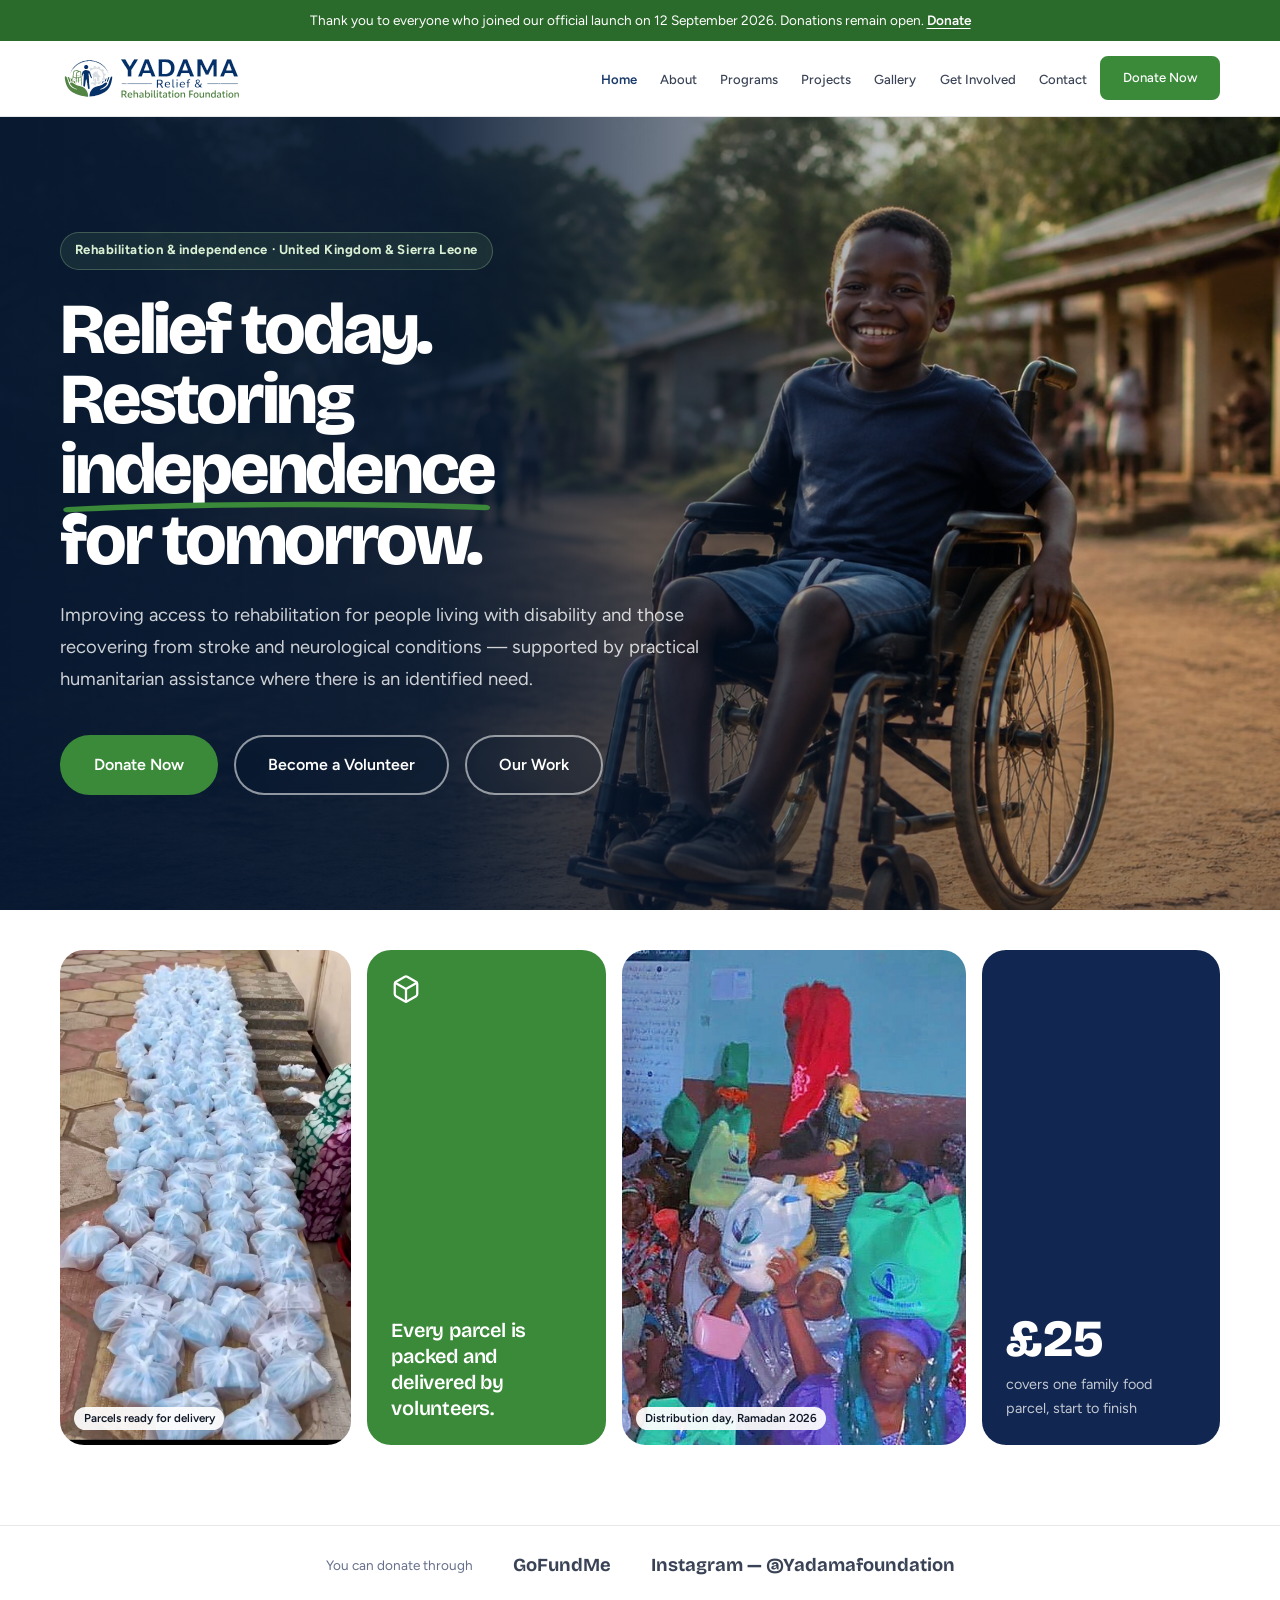
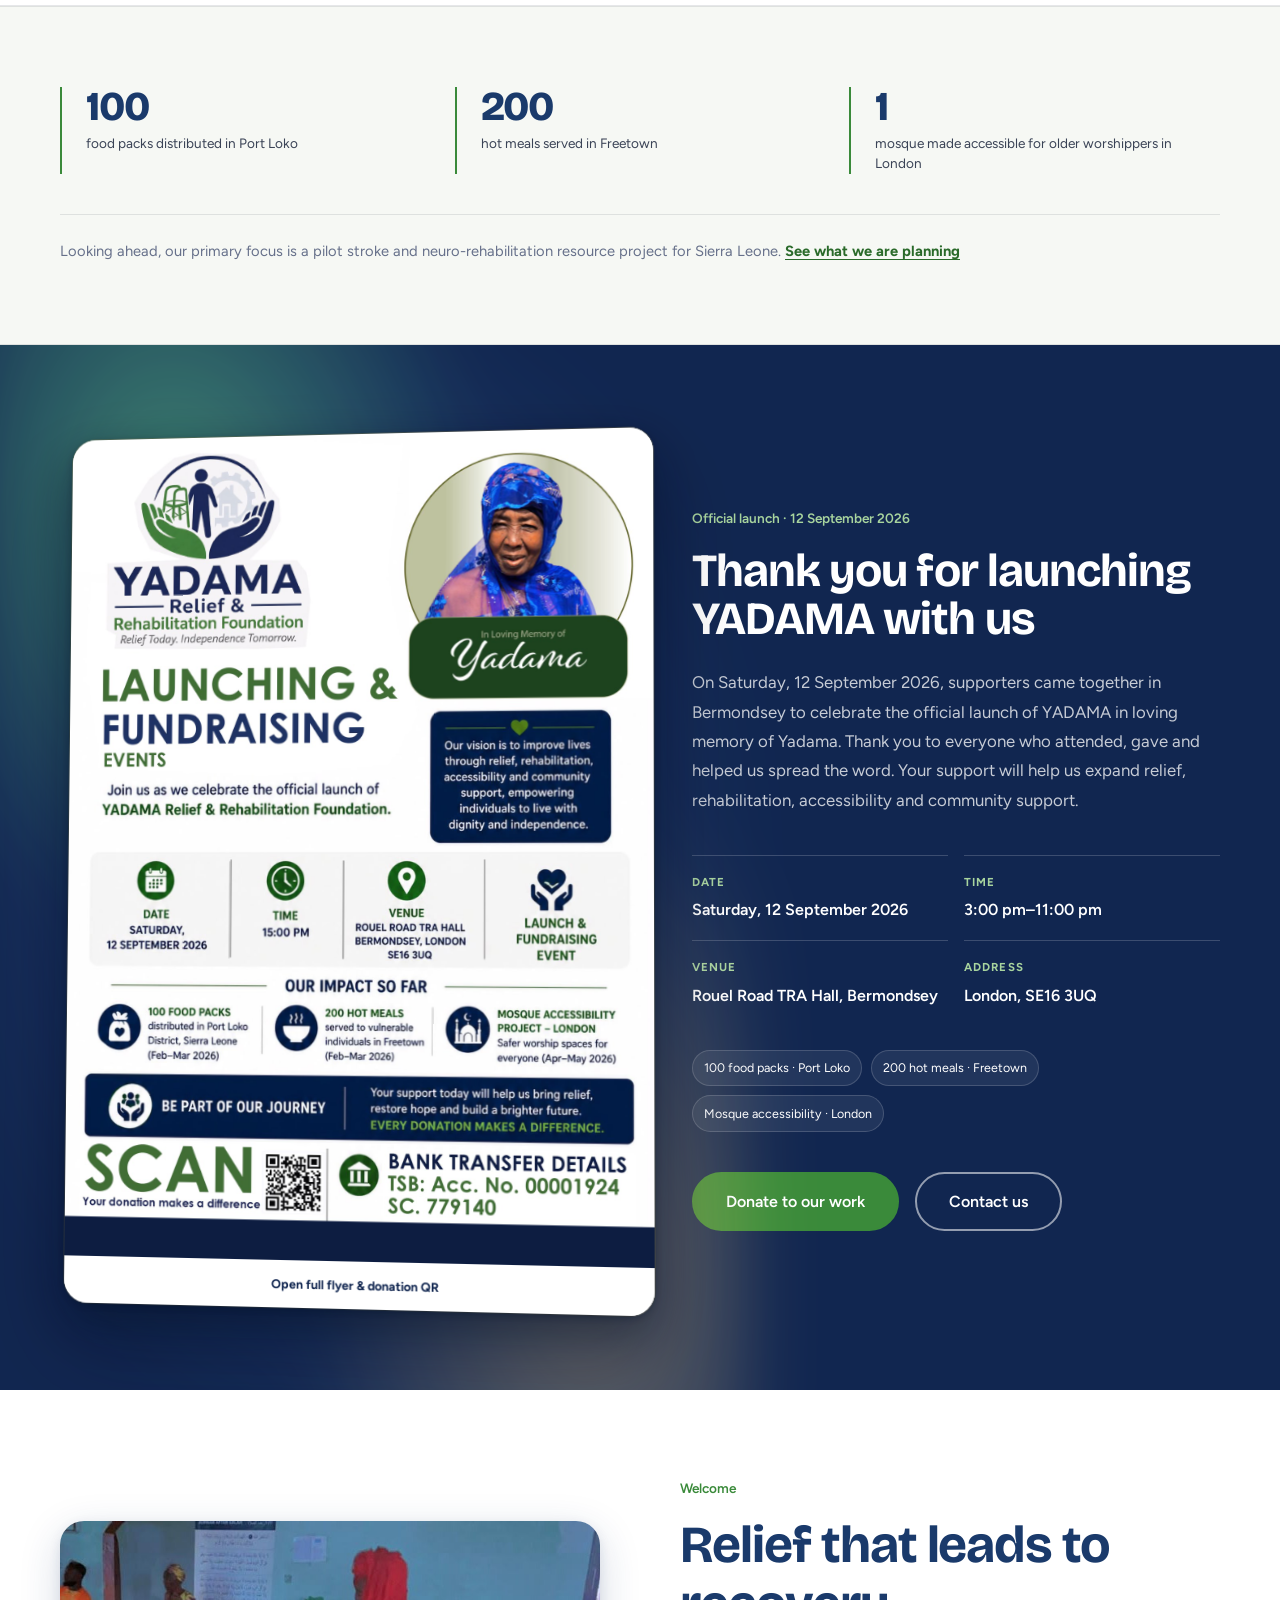
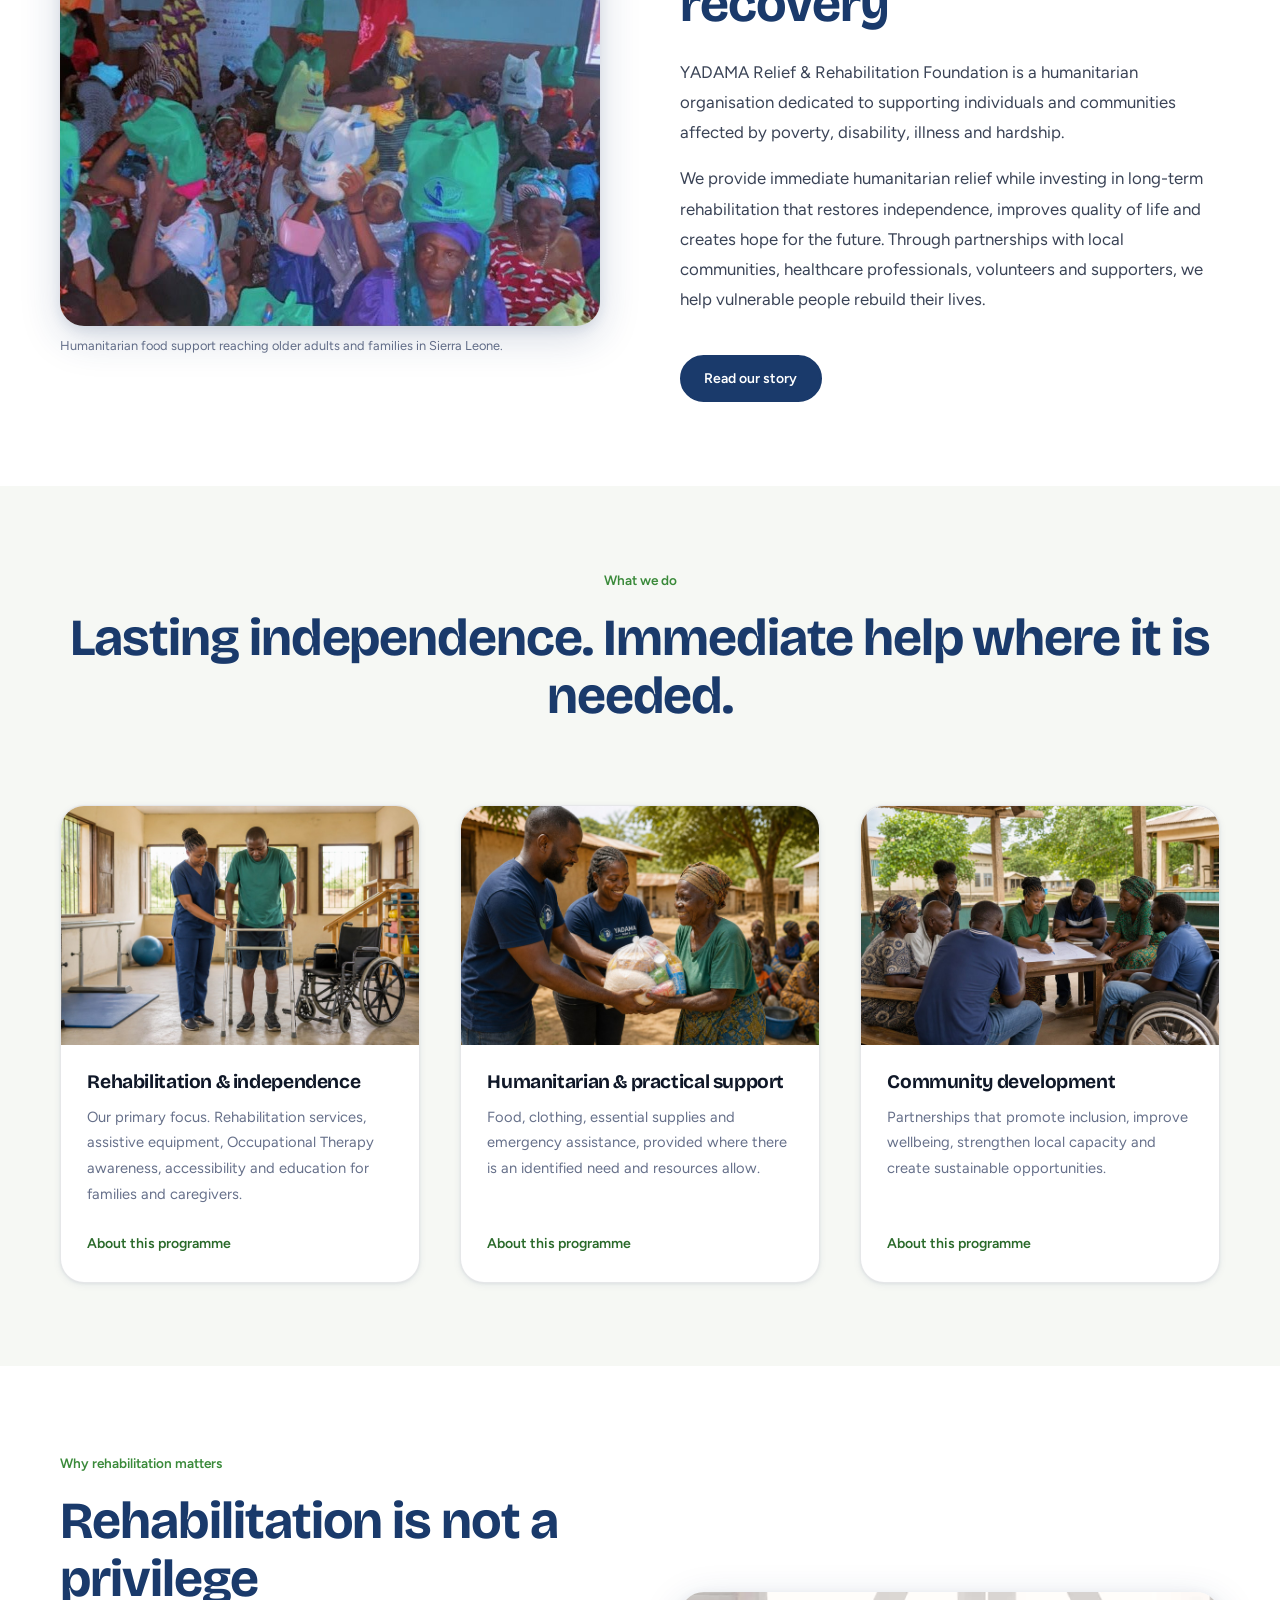
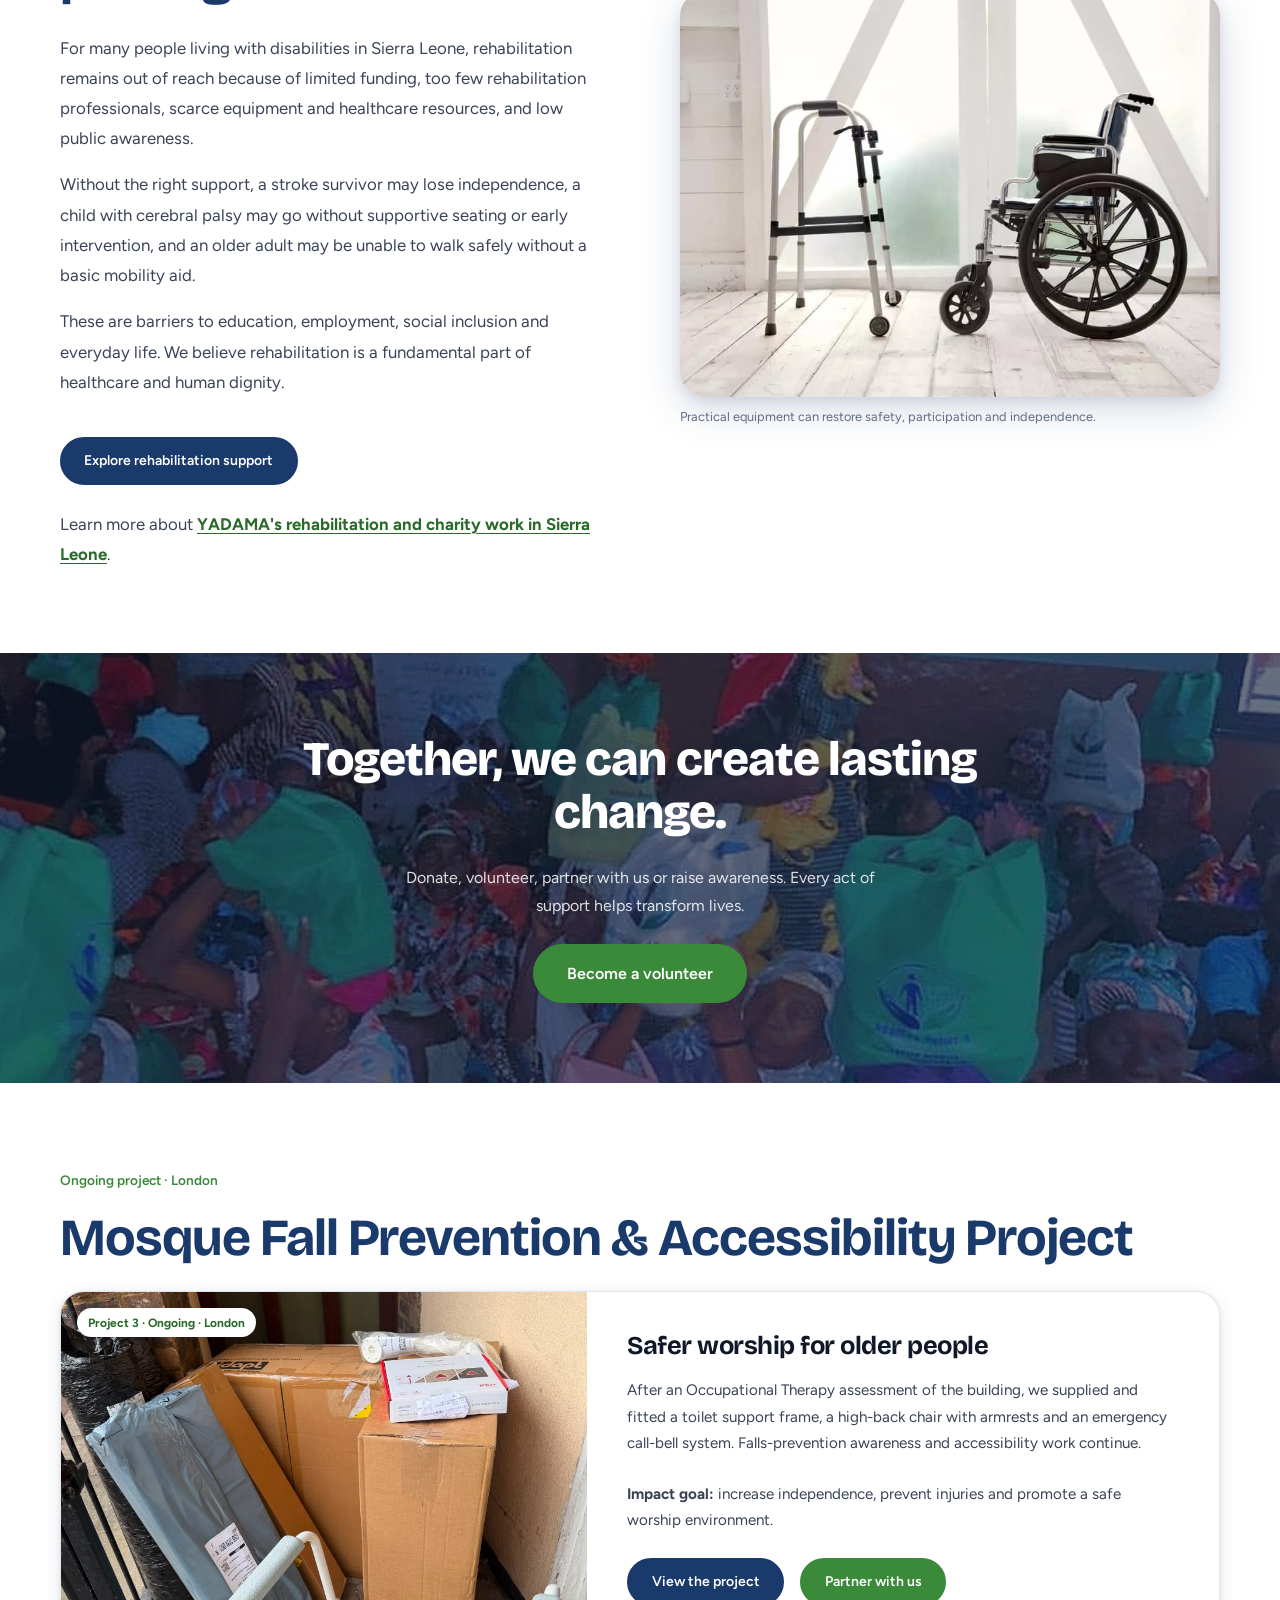
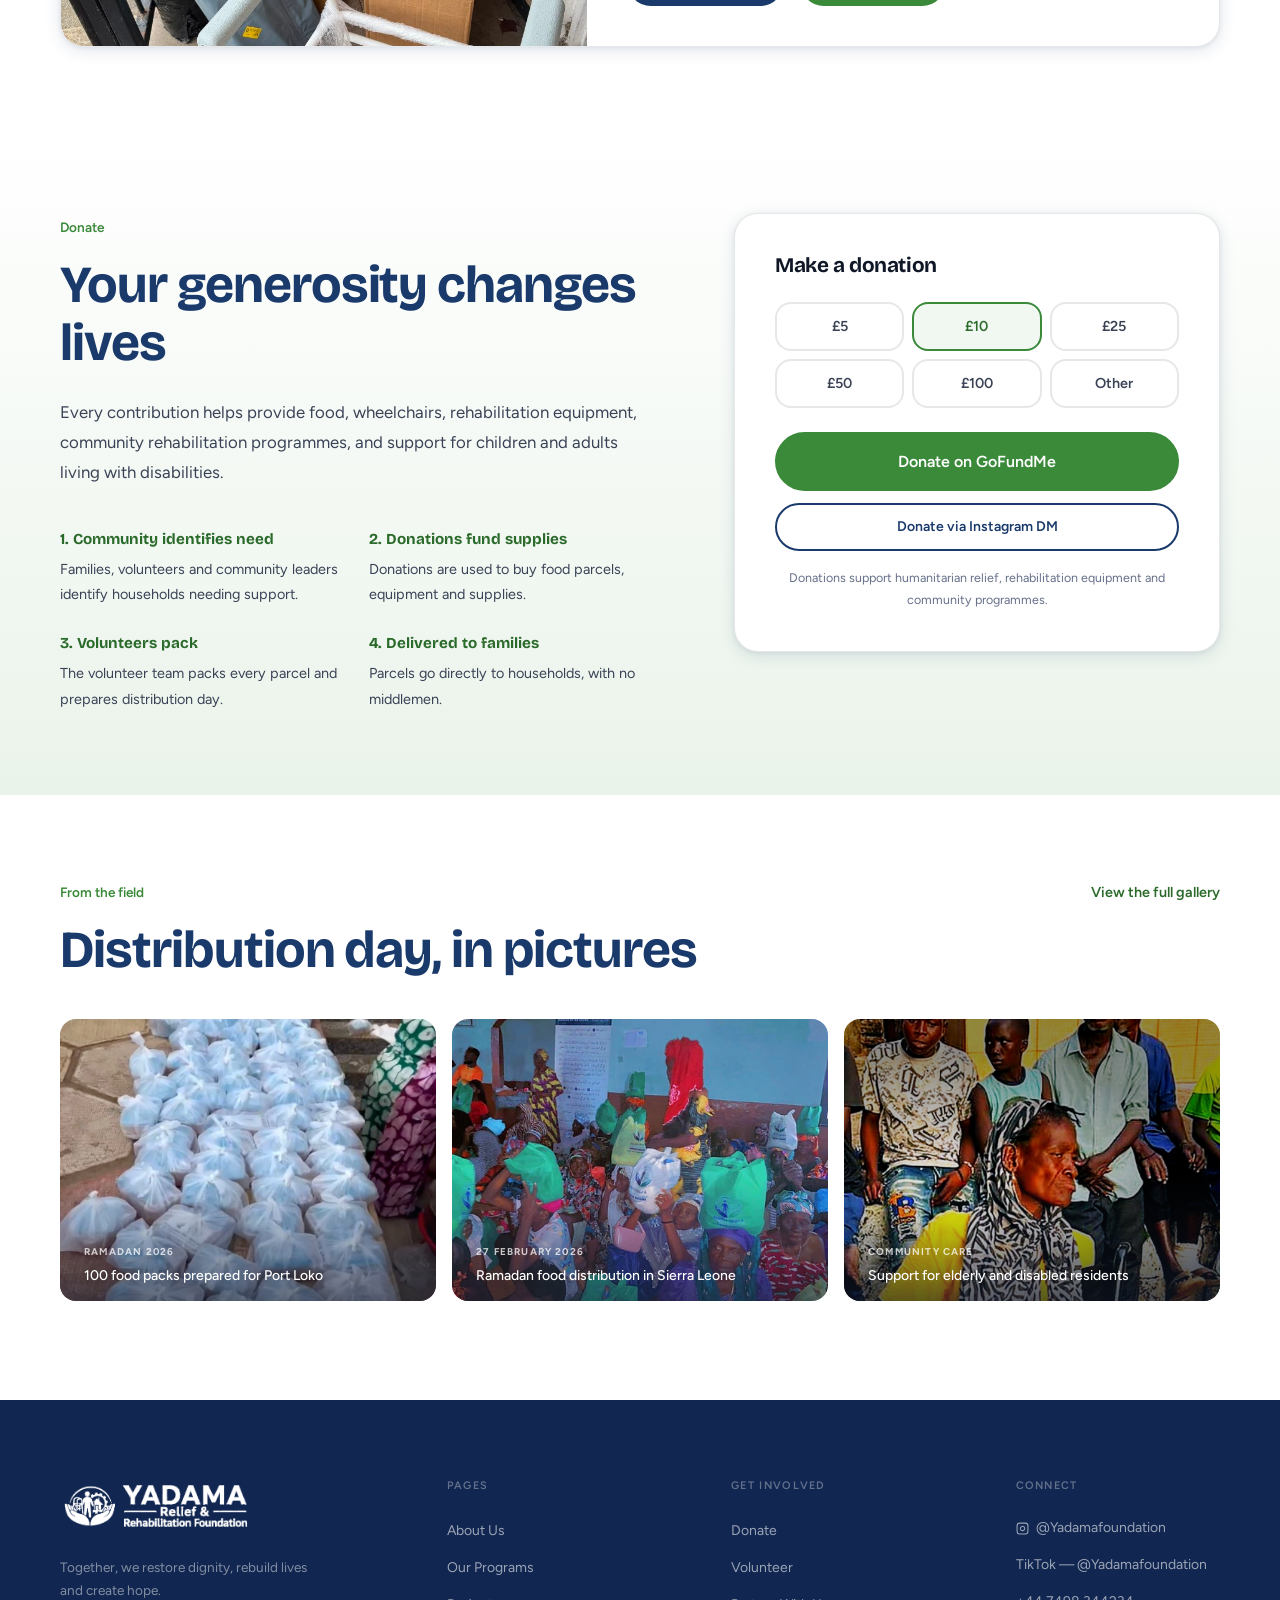
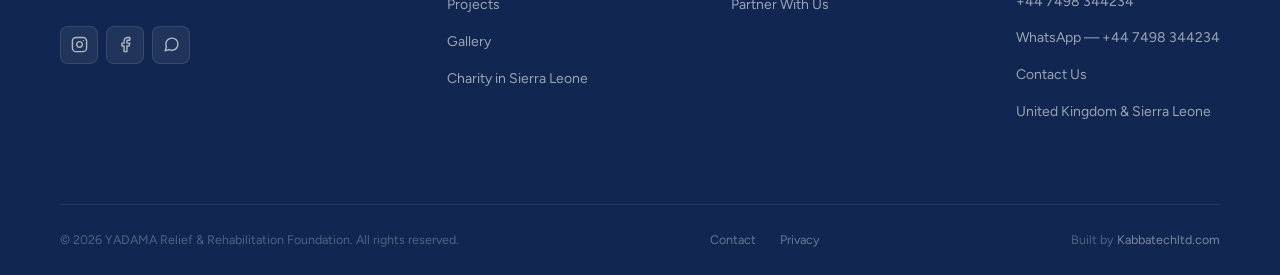
==== index.html @ 27d2e3f3 "Mark the official launch as held and thank supporters The 12 September 2026 launch has passed, so th" ====
﻿<!DOCTYPE html>
<html lang="en">
<head>
  <meta charset="UTF-8" />
  <meta name="viewport" content="width=1200" />
  <title>YADAMA Foundation | Rehabilitation Charity in Sierra Leone</title>
  <meta name="description" content="YADAMA Relief &amp; Rehabilitation Foundation improves access to rehabilitation and independence for people living with disability and those recovering from stroke, supported by practical humanitarian assistance in the UK and Sierra Leone." />
  <meta name="robots" content="index, follow, max-image-preview:large" />
  <link rel="canonical" href="https://www.yadamafoundation.org/" />
  <meta property="og:type" content="website" />
  <meta property="og:title" content="YADAMA Relief &amp; Rehabilitation Foundation" />
  <meta property="og:description" content="Rehabilitation and independence for people living with disability and those recovering from stroke, supported by practical humanitarian assistance in the UK and Sierra Leone." />
  <meta property="og:url" content="https://www.yadamafoundation.org/" />
  <meta property="og:site_name" content="YADAMA Relief &amp; Rehabilitation Foundation" />
  <meta property="og:image" content="https://www.yadamafoundation.org/images/yadama-hero-wheelchair-v2.jpg" />
  <meta property="og:image:alt" content="YADAMA supporting rehabilitation and independence" />
  <meta name="twitter:card" content="summary_large_image" />
  <meta name="twitter:title" content="YADAMA Relief &amp; Rehabilitation Foundation" />
  <meta name="twitter:description" content="Improving access to rehabilitation, independence and practical humanitarian support in the UK and Sierra Leone." />
  <meta name="twitter:image" content="https://www.yadamafoundation.org/images/yadama-hero-wheelchair-v2.jpg" />
  <script type="application/ld+json">
  {
    "@context": "https://schema.org",
    "@type": "NGO",
    "@id": "https://www.yadamafoundation.org/#organization",
    "name": "YADAMA Relief & Rehabilitation Foundation",
    "alternateName": "YADAMA Foundation",
    "url": "https://www.yadamafoundation.org/",
    "logo": "https://www.yadamafoundation.org/Brand_assets/yadama/footer-logo.png",
    "image": "https://www.yadamafoundation.org/images/yadama-hero-wheelchair-v2.jpg",
    "description": "A relief and rehabilitation foundation improving access to rehabilitation, independence and practical humanitarian support in the United Kingdom and Sierra Leone.",
    "founder": {
      "@type": "Person",
      "name": "Adama Mansary",
      "jobTitle": "Founder and Occupational Therapist"
    },
    "areaServed": [
      { "@type": "Country", "name": "United Kingdom" },
      { "@type": "Country", "name": "Sierra Leone" }
    ],
    "sameAs": [
      "https://www.instagram.com/Yadamafoundation",
      "https://www.tiktok.com/@Yadamafoundation"
    ],
    "contactPoint": {
      "@type": "ContactPoint",
      "telephone": "+44-7498-344234",
      "contactType": "general enquiries",
      "availableLanguage": "English"
    }
  }
  </script>
  <script type="application/ld+json">
  {
    "@context": "https://schema.org",
    "@type": "WebSite",
    "@id": "https://www.yadamafoundation.org/#website",
    "url": "https://www.yadamafoundation.org/",
    "name": "YADAMA Relief & Rehabilitation Foundation",
    "alternateName": "YADAMA Foundation",
    "publisher": { "@id": "https://www.yadamafoundation.org/#organization" },
    "inLanguage": "en-GB"
  }
  </script>
  <script>document.documentElement.classList.add('js');</script>
  <link rel="preconnect" href="https://fonts.googleapis.com" />
  <link rel="preconnect" href="https://fonts.gstatic.com" crossorigin />
  <link href="https://fonts.googleapis.com/css2?family=Bricolage+Grotesque:wght@500;600;700;800&family=Figtree:wght@400;500;600;700&display=swap" rel="stylesheet" />
  <link rel="preload" as="image" href="images/yadama-hero-wheelchair-v2.jpg" fetchpriority="high" />
  <link rel="stylesheet" href="css/styles.css" />
  <style>
    /* HERO */
    .hero {
      min-height: clamp(38rem, 72vh, 46rem);
      padding-block: clamp(4.5rem, 9vw, 7.5rem);
      position: relative;
      isolation: isolate;
      overflow: hidden;
      background: var(--blue-dark);
      display: grid;
      align-items: center;
    }
    .hero::before {
      content: '';
      position: absolute; inset: 0; z-index: -2;
      background: url('images/yadama-hero-wheelchair-v2.jpg') 68% center/cover no-repeat;
      transform: scale(1.002);
    }
    .hero::after {
      content: '';
      position: absolute; inset: 0; z-index: -1;
      background:
        linear-gradient(90deg, rgba(5,23,48,0.97) 0%, rgba(5,23,48,0.90) 34%, rgba(5,23,48,0.50) 56%, rgba(5,23,48,0.08) 78%),
        linear-gradient(0deg, rgba(5,23,48,0.36) 0%, rgba(5,23,48,0) 45%);
    }
    .hero__text { max-width: 45rem; }
    .hero__pill {
      display: inline-block;
      background: rgba(122,188,112,0.12);
      border: 1px solid rgba(168,212,158,0.28);
      color: #d8efd3;
      font-size: 0.82rem; font-weight: 700;
      letter-spacing: 0.04em;
      padding: 0.5em 1.05em; border-radius: var(--radius-full);
      margin-bottom: var(--space-md);
    }
    .hero__headline {
      font-size: clamp(3rem, 5.6vw, 5.3rem);
      font-weight: 800;
      letter-spacing: -0.045em;
      line-height: 0.98;
      color: var(--white);
      margin-bottom: var(--space-md);
    }
    .hero__headline .u-mark { position: relative; display: inline-block; }
    .hero__headline .u-mark svg {
      position: absolute; left: 0; right: 0; bottom: -0.12em;
      width: 100%; height: 0.18em; display: block;
    }
    .hero__sub {
      font-size: clamp(1rem, 1.6vw, 1.15rem);
      color: rgba(255,255,255,0.80);
      max-width: 54ch;
      margin-bottom: var(--space-lg);
    }
    .hero__ctas { display: flex; gap: var(--space-sm); flex-wrap: wrap; }
    .hero .btn--ghost {
      color: var(--white);
      border-color: rgba(255,255,255,0.55);
      background: rgba(5,23,48,0.22);
      backdrop-filter: blur(6px);
    }
    .hero .btn--ghost:hover { background: var(--white); color: var(--blue-dark); border-color: var(--white); }
    @media (max-width: 820px) {
      .hero {
        min-height: 0;
        padding: 20rem 0 var(--space-xl);
        align-items: end;
      }
      .hero::before {
        bottom: auto;
        width: auto;
        height: 23rem;
        background-position: 69% center;
      }
      .hero::after {
        background: linear-gradient(180deg, rgba(5,23,48,0.04) 0%, rgba(5,23,48,0.06) 34%, var(--blue-dark) 86%, var(--blue-dark) 100%);
      }
      .hero__headline { font-size: clamp(2.55rem, 12vw, 3.45rem); }
      .hero__pill { font-size: 0.72rem; }
      .hero__ctas .btn { flex: 1 1 auto; }
    }

    /* COLLAGE STRIP */
    .collage { padding-block: var(--space-lg) var(--space-xl); background: var(--white); }
    .collage__grid {
      display: grid;
      grid-template-columns: 1.1fr 0.9fr 1.3fr 0.9fr;
      gap: var(--space-sm);
    }
    .collage__tile {
      border-radius: var(--radius-lg);
      overflow: hidden;
      min-height: 270px;
      position: relative;
    }
    .collage__tile img { width: 100%; height: 100%; object-fit: cover; }
    .collage__tile--msg {
      background: var(--green);
      color: var(--white);
      display: flex; flex-direction: column; justify-content: space-between;
      padding: var(--space-md);
    }
    .collage__tile--msg p {
      font-family: var(--font-display);
      font-size: 1.25rem; font-weight: 600; line-height: 1.3;
      letter-spacing: -0.01em;
    }
    .collage__tile--stat {
      background: var(--blue-dark);
      color: var(--white);
      display: flex; flex-direction: column; justify-content: flex-end;
      padding: var(--space-md);
    }
    .collage__stat-num {
      font-family: var(--font-display);
      font-size: 3.25rem; font-weight: 800; line-height: 1;
    }
    .collage__stat-label { font-size: 0.9rem; color: rgba(255,255,255,0.75); margin-top: 0.4rem; }
    /* Anchored on both sides so a long caption can never run flush into the
       tile edge — it wraps inside the pill and keeps an even inset all round. */
    .collage__caption {
      position: absolute; left: 0.9rem; right: 0.9rem; bottom: 0.9rem;
      width: fit-content; max-width: calc(100% - 1.8rem);
      background: rgba(255,255,255,0.92);
      color: var(--text);
      font-size: 0.72rem; font-weight: 600; line-height: 1.35;
      padding: 0.35em 0.8em; border-radius: var(--radius-md);
    }
    @media (max-width: 900px) {
      .collage__grid { grid-template-columns: 1fr 1fr; }
    }
    @media (max-width: 520px) {
      .collage__grid { grid-template-columns: 1fr; }
      .collage__tile { min-height: 220px; }
    }
    /* Phones render the 1200px canvas with text scaled up 175%, which leaves
       the message tile too narrow for its longest word — "volunteers." was
       breaking mid-word. Give the two text tiles more of the row and trim the
       type just enough that every word fits. Desktop is untouched. */
    @media (hover: none) and (pointer: coarse) {
      .collage__grid { grid-template-columns: 0.92fr 1.32fr 1.11fr 0.85fr; }
      .collage__tile--msg p { font-size: 1rem; hyphens: none; }
      .collage__stat-num { font-size: 2.9rem; }
      .collage__stat-label { font-size: 0.82rem; }
      /* Tighter insets and padding buy back width, so a two-line caption
         still clears the tile edge on the scaled-down canvas. */
      .collage__caption {
        left: 0.55rem; right: 0.55rem; bottom: 0.55rem;
        max-width: calc(100% - 1.1rem);
        font-size: 0.62rem; padding: 0.3em 0.6em;
      }
    }

    /* DONATE CHANNELS STRIP */
    .channels {
      border-top: 1px solid var(--border);
      border-bottom: 1px solid var(--border);
      padding-block: var(--space-md);
      background: var(--white);
    }
    .channels__inner {
      display: flex; align-items: center; justify-content: center;
      gap: var(--space-lg); flex-wrap: wrap;
    }
    .channels__label { font-size: 0.85rem; color: var(--muted); }
    .channels__item {
      font-family: var(--font-display);
      font-size: 1.15rem; font-weight: 700; color: var(--text-mid);
      transition: color 0.2s;
    }
    .channels__item:hover { color: var(--green-dark); }

    /* IMPACT NUMBERS — cream, so it separates the white collage above
       from the navy launch block below instead of merging into it */
    .impact { background: var(--cream); padding-block: var(--space-xl); border-block: 1px solid var(--border); }
    /* Three delivered facts. Anything not yet delivered belongs below the
       row, not inside it — the section heading reads "delivered so far". */
    .impact__grid { display: grid; grid-template-columns: repeat(3, 1fr); gap: var(--space-md); }
    .impact__next {
      margin-top: var(--space-lg); padding-top: var(--space-md);
      border-top: 1px solid var(--border);
      font-size: 0.92rem; color: var(--muted); line-height: 1.7;
    }
    .impact__next a { color: var(--green-dark); font-weight: 700; text-decoration: underline; text-underline-offset: 3px; }
    .impact__next a:hover { color: var(--blue); }
    .impact__item { border-left: 2px solid var(--green); padding-left: var(--space-md); }
    .impact__num {
      font-family: var(--font-display);
      font-size: clamp(1.9rem, 3.2vw, 2.75rem);
      font-weight: 800; line-height: 1; letter-spacing: -0.03em;
      color: var(--blue);
    }
    .impact__label { color: var(--text-mid); font-size: 0.85rem; line-height: 1.45; margin-top: 0.4rem; }
    @media (max-width: 820px) { .impact__grid { grid-template-columns: 1fr 1fr; gap: var(--space-lg) var(--space-md); } }
    @media (max-width: 420px) { .impact__grid { grid-template-columns: 1fr; } }

    /* OFFICIAL LAUNCH */
    .launch-event { background:var(--blue-dark);color:var(--white);overflow:hidden; }
    .launch-event__inner { display:grid;grid-template-columns:1.12fr 1fr;gap:var(--space-lg);align-items:center; }

    /* Flyer showpiece — glow stage + tilted card + sheen */
    .launch-event__art { position:relative; }
    .launch-event__art::before {
      content:''; position:absolute; inset:-20% -16%; z-index:0; pointer-events:none;
      mix-blend-mode:screen;
      background:
        radial-gradient(ellipse 58% 52% at 26% 20%, rgba(74,170,74,0.75) 0%, transparent 68%),
        radial-gradient(ellipse 54% 58% at 80% 84%, rgba(201,168,76,0.55) 0%, transparent 68%),
        radial-gradient(ellipse 70% 65% at 50% 50%, rgba(42,82,149,0.55) 0%, transparent 72%);
      filter:blur(34px); opacity:0.85;
      transition:opacity 0.5s ease, transform 0.7s cubic-bezier(0.4,0,0.2,1);
    }
    .launch-event__art:hover::before,
    .launch-event__art:focus-within::before { opacity:1;transform:scale(1.06); }
    .launch-event__flyer {
      position:relative; z-index:1;
      border-radius:var(--radius-lg); overflow:hidden; background:var(--white);
      transform:perspective(1600px) rotateY(-5deg) rotateX(2deg);
      transform-origin:62% 50%;
      box-shadow:
        0 2px 6px rgba(4,16,40,0.35),
        0 18px 45px rgba(4,16,40,0.45),
        0 42px 90px rgba(4,16,40,0.32),
        0 0 0 1px rgba(201,168,76,0.28);
      transition:transform 0.6s cubic-bezier(0.34,1.28,0.64,1), box-shadow 0.45s ease;
    }
    .launch-event__art:hover .launch-event__flyer,
    .launch-event__art:focus-within .launch-event__flyer {
      transform:perspective(1600px) rotateY(0deg) rotateX(0deg) translateY(-10px) scale(1.02);
      box-shadow:
        0 4px 10px rgba(4,16,40,0.4),
        0 28px 70px rgba(4,16,40,0.5),
        0 62px 120px rgba(4,16,40,0.38),
        0 0 0 1px rgba(201,168,76,0.5);
    }
    .launch-event__flyer::after {
      content:''; position:absolute; inset:0; z-index:2; pointer-events:none;
      background:linear-gradient(105deg, transparent 38%, rgba(255,255,255,0.5) 50%, transparent 62%);
      transform:translateX(-115%); opacity:0;
      transition:transform 0.9s cubic-bezier(0.4,0,0.2,1), opacity 0.3s ease;
    }
    .launch-event__art:hover .launch-event__flyer::after { transform:translateX(115%);opacity:1; }
    .launch-event__flyer > a:first-child { display:block;overflow:hidden; }
    .launch-event__flyer img { width:100%;height:auto;transition:transform 0.6s cubic-bezier(0.4,0,0.2,1); }
    .launch-event__art:hover img { transform:scale(1.03); }
    .launch-event__flyer-link { position:relative;z-index:3;display:block;padding:0.8rem 1rem;color:var(--blue-dark);font-size:0.78rem;font-weight:700;text-align:center;background:var(--white); }
    .launch-event__flyer-link:hover { color:var(--green-dark); }
    .launch-event .section-label { color:#a8d49e; }
    .launch-event__title { color:var(--white);font-size:clamp(2rem,3.6vw,3.2rem);line-height:1.06;margin-bottom:var(--space-md); }
    .launch-event__intro { color:rgba(255,255,255,0.76);font-size:1.05rem;max-width:54ch;margin-bottom:var(--space-lg); }
    .launch-event__details { display:grid;grid-template-columns:repeat(2,1fr);gap:var(--space-sm);margin-bottom:var(--space-lg); }
    .launch-detail { border-top:1px solid rgba(255,255,255,0.18);padding-top:var(--space-sm); }
    .launch-detail__label { color:#a8d49e;font-size:0.72rem;font-weight:700;text-transform:uppercase;letter-spacing:0.1em; }
    .launch-detail__value { color:var(--white);font-weight:600;margin-top:0.25rem; }
    .launch-impact { display:flex;flex-wrap:wrap;gap:0.55rem;margin-top:var(--space-md); }
    .launch-impact span { border:1px solid rgba(255,255,255,0.16);background:rgba(255,255,255,0.07);border-radius:var(--radius-full);padding:0.55em 0.9em;font-size:0.78rem; }
    @media (max-width:860px) {
      .launch-event__inner { grid-template-columns:1fr;gap:var(--space-xl); }
      .launch-event__art { max-width:520px;margin-inline:auto; }
      .launch-event__flyer { transform:none; }
      .launch-event__art:hover .launch-event__flyer,
      .launch-event__art:focus-within .launch-event__flyer { transform:translateY(-6px); }
      .launch-event__art::before { inset:-7% -5%;filter:blur(30px); }
    }
    @media (max-width:520px) { .launch-event__details { grid-template-columns:1fr; } }
    @media (prefers-reduced-motion: reduce) {
      .launch-event__flyer { transform:none; }
      .launch-event__art:hover .launch-event__flyer,
      .launch-event__art:focus-within .launch-event__flyer { transform:none; }
      .launch-event__flyer::after { display:none; }
    }

    /* MISSION */
    .mission { background: var(--white); }
    .mission__inner {
      display: grid; grid-template-columns: 1fr 1fr;
      gap: var(--space-xl); align-items: center;
    }
    .mission__img { aspect-ratio: 4/3; }
    .mission__img img { object-position: center; }
    @media (max-width: 820px) {
      .mission__inner { grid-template-columns: 1fr; }
      .mission__img { aspect-ratio: 16/9; }
    }
    @media (max-device-width: 600px), (hover: none) and (pointer: coarse) {
      .mission__inner {
        grid-template-columns: 1fr;
        gap: 0;
      }
      .mission__inner > figure { display: none; }
      .mission__inner > div { width: 100%; }
      .mission .section-body { max-width: none; }
    }

    /* PILLARS */
    .pillars { background: var(--cream); }
    .pillars__grid {
      display: grid; grid-template-columns: repeat(3, 1fr);
      gap: var(--space-lg); margin-top: var(--space-xl);
    }
    @media (max-width: 768px) { .pillars__grid { grid-template-columns: 1fr; } }
    .pillar {
      min-width: 0;
      overflow: hidden;
      display: flex;
      flex-direction: column;
      text-align: left;
      background: var(--white);
      border: 1px solid var(--border);
      border-radius: var(--radius-lg);
      box-shadow: var(--shadow-sm);
      transition: transform 180ms ease, box-shadow 180ms ease;
    }
    .pillar:hover { transform: translateY(-4px); box-shadow: var(--shadow-md); }
    .pillar__media {
      position: relative;
      overflow: hidden;
      aspect-ratio: 3 / 2;
      margin: 0;
      background: var(--blue-dark);
    }
    .pillar__media img {
      width: 100%;
      height: 100%;
      display: block;
      object-fit: cover;
      transition: transform 500ms ease;
    }
    .pillar:hover .pillar__media img { transform: scale(1.025); }
    .pillar__body {
      display: flex;
      flex: 1;
      flex-direction: column;
      padding: clamp(1.25rem, 2.4vw, 1.65rem);
    }
    .pillar h3 { font-size: 1.2rem; color: var(--text); margin-bottom: var(--space-xs); }
    .pillar p { font-size: 0.92rem; color: var(--muted); max-width: 38ch; }
    .pillar a {
      align-self: flex-start; display: inline-block; margin-top: auto; padding-top: var(--space-md);
      font-size: 0.88rem; font-weight: 600; color: var(--green-dark);
    }
    .pillar a:hover { text-decoration: underline; text-underline-offset: 3px; }
    @media (prefers-reduced-motion: reduce) {
      .pillar, .pillar__media img { transition: none; }
      .pillar:hover, .pillar:hover .pillar__media img { transform: none; }
    }

    /* PHOTO BAND */
    .band {
      position: relative;
      min-height: 420px;
      display: grid; place-items: center;
      text-align: center;
      overflow: hidden;
    }
    .band__img {
      position: absolute; inset: 0;
    }
    .band__img img { width: 100%; height: 100%; object-fit: cover; object-position: center 55%; }
    .band__img::after {
      content: ''; position: absolute; inset: 0;
      background: rgba(13, 27, 51, 0.62);
    }
    .band__content { position: relative; z-index: 1; padding: var(--space-xl) var(--space-md); }
    .band__title {
      color: var(--white);
      font-size: clamp(1.9rem, 4.5vw, 3rem);
      font-weight: 800; letter-spacing: -0.02em;
      max-width: 22ch; margin-inline: auto;
      margin-bottom: var(--space-md);
    }
    .band__sub { color: rgba(255,255,255,0.85); max-width: 48ch; margin: 0 auto var(--space-md); }

    /* CAMPAIGN CARD */
    .campaign { background: var(--white); }
    .campaign-card-home {
      display: grid; grid-template-columns: 1fr 1.2fr;
      background: var(--white);
      border: 1px solid var(--border);
      border-radius: var(--radius-lg);
      overflow: hidden;
      box-shadow: var(--shadow-md);
    }
    @media (max-width: 820px) { .campaign-card-home { grid-template-columns: 1fr; } }
    .campaign-card-home__img { position: relative; min-height: 300px; }
    /* 35% favours the upper frame, keeping the assistance-alarm box and the
       support frame in shot rather than cropping down to packaging */
    .campaign-card-home__img img { position: absolute; inset: 0; width: 100%; height: 100%; object-fit: cover; object-position: center 35%; }
    .campaign-card-home__visual {
      position: relative; min-height: 300px;
      display: grid; place-items: center;
      color: var(--white);
      background:
        radial-gradient(circle at 25% 20%, rgba(255,255,255,0.16), transparent 34%),
        linear-gradient(145deg, var(--blue) 0%, var(--blue-dark) 100%);
    }
    .campaign-card-home__visual svg { width: min(48%, 180px); height: auto; opacity: 0.92; }
    .campaign-card-home__chip {
      position: absolute; top: var(--space-sm); left: var(--space-sm);
      background: var(--white); color: var(--green-dark);
      font-size: 0.75rem; font-weight: 700;
      padding: 0.35em 0.9em; border-radius: var(--radius-full);
      box-shadow: var(--shadow-sm);
    }
    .campaign-card-home__body { padding: var(--space-lg); }
    .campaign-card-home__title { font-size: 1.6rem; color: var(--text); margin-bottom: var(--space-sm); }
    .campaign-card-home__desc { font-size: 0.95rem; color: var(--text-mid); margin-bottom: var(--space-md); }
    .campaign-card-home__ctas { display: flex; gap: var(--space-sm); flex-wrap: wrap; margin-top: var(--space-md); }

    /* DONATE WIDGET BAND */
    .donate-band { background: linear-gradient(180deg, #ffffff 0%, #eaf3ea 100%); }
    .donate-band__inner {
      display: grid; grid-template-columns: 1.1fr 0.9fr;
      gap: var(--space-xl); align-items: start;
    }
    @media (max-width: 900px) { .donate-band__inner { grid-template-columns: 1fr; } }
    .steps-grid {
      display: grid; grid-template-columns: 1fr 1fr;
      gap: var(--space-md); margin-top: var(--space-lg);
    }
    @media (max-width: 520px) { .steps-grid { grid-template-columns: 1fr; } }
    .step__num {
      font-family: var(--font-display); font-weight: 700;
      color: var(--green-dark); font-size: 0.95rem; margin-bottom: 0.25rem;
    }
    .step__text { font-size: 0.9rem; color: var(--text-mid); }
    .donate-widget {
      background: var(--white);
      border: 1px solid var(--border);
      border-radius: var(--radius-lg);
      padding: var(--space-lg);
      box-shadow: var(--shadow-md);
    }
    .donate-widget__title { font-size: 1.3rem; color: var(--text); margin-bottom: var(--space-md); }
    .donate-widget__amounts {
      display: grid; grid-template-columns: repeat(3, 1fr);
      gap: 0.5rem; margin-bottom: var(--space-md);
    }
    .donate-widget__amount {
      padding: 0.65rem; min-height: 44px; text-align: center;
      border-radius: var(--radius-md);
      border: 2px solid var(--border); cursor: pointer;
      font-weight: 600; font-size: 0.9rem;
      color: var(--text-mid); background: var(--white);
      transition: border-color 0.2s, background 0.2s, color 0.2s;
    }
    .donate-widget__amount:hover, .donate-widget__amount.active {
      border-color: var(--green); background: rgba(58,138,58,0.07); color: var(--green-dark);
    }
    .donate-widget__note { font-size: 0.78rem; color: var(--muted); text-align: center; margin-top: var(--space-sm); }

    /* GALLERY STRIP */
    .gallery-strip { background: var(--white); }
    .gallery-strip__head {
      display: flex; align-items: baseline; justify-content: space-between;
      gap: var(--space-md); margin-bottom: var(--space-lg); flex-wrap: wrap;
    }
    .gallery-strip__link { font-size: 0.9rem; font-weight: 600; color: var(--green-dark); white-space: nowrap; }
    .gallery-strip__link:hover { text-decoration: underline; text-underline-offset: 3px; }
    .gallery-strip__grid {
      display: grid; grid-template-columns: repeat(3, 1fr);
      gap: var(--space-sm);
    }
    @media (max-width: 768px) { .gallery-strip__grid { grid-template-columns: 1fr; } }
    .gallery-strip__grid .gallery-item { aspect-ratio: 4/3; }

    @media (max-width: 600px) {
      .hero {
        min-height: 0;
        padding: 18.5rem 0 2.75rem;
      }
      .hero::before {
        width: auto;
        height: 21rem;
        background-position: 69% center;
      }
      .hero__headline {
        font-size: clamp(2.55rem, 11.5vw, 3rem);
        line-height: 0.98;
      }
      .hero__sub { font-size: 1rem; line-height: 1.65; }
      .hero__ctas {
        display: grid;
        grid-template-columns: repeat(2, minmax(0, 1fr));
        gap: 0.7rem;
      }
      .hero__ctas .btn { width: 100%; padding-inline: 0.7rem; }

      .collage { padding-block: 1rem 3.25rem; }
      .collage__grid {
        grid-template-columns: repeat(2, minmax(0, 1fr));
        gap: 0.75rem;
      }
      .collage__tile { min-height: 180px; border-radius: 18px; }
      .collage__tile--msg,
      .collage__tile--stat { padding: 1rem; }
      .collage__tile--msg p { font-size: 1rem; }
      .collage__stat-num { font-size: 2.4rem; }
      .collage__stat-label { font-size: 0.78rem; }
      .collage__caption { left: 0.65rem; bottom: 0.65rem; font-size: 0.64rem; }

      .channels__inner { gap: 0.35rem 1rem; }
      .channels__label { flex-basis: 100%; text-align: center; }
      .channels__item { font-size: 1rem; }

      .impact__grid {
        grid-template-columns: repeat(2, minmax(0, 1fr));
        gap: 1.6rem 1rem;
      }
      .impact__item { padding-left: 0.8rem; }

      .launch-event__inner { gap: 1.75rem; }
      .launch-event__flyer > a:first-child { aspect-ratio: 5 / 7; }
      .launch-event__flyer > a:first-child img {
        width: 100%; height: 100%; object-fit: cover; object-position: top center;
      }
      .launch-event__details {
        grid-template-columns: repeat(2, minmax(0, 1fr));
        gap: 0.9rem;
      }
      .launch-detail__value { font-size: 0.9rem; line-height: 1.5; }

      .mission__inner { gap: 1.5rem; }
      .mission__img { aspect-ratio: 4 / 3; }
      .pillars__grid { gap: 1rem; margin-top: 1.5rem; }
      .pillar__body { padding: 1.15rem; }
      .band { min-height: 360px; }

      .campaign-card-home__img { min-height: 225px; }
      .campaign-card-home__body { padding: 1.2rem; }
      .campaign-card-home__ctas {
        display: grid;
        grid-template-columns: 1fr 1fr;
      }
      .campaign-card-home__ctas .btn { width: 100%; padding-inline: 0.55rem; }

      .steps-grid { grid-template-columns: 1fr 1fr; gap: 1rem; }
      .donate-widget { padding: 1.2rem; }
      .gallery-strip__head { align-items: center; margin-bottom: 1.25rem; }
    }

    @media (max-width: 360px) {
      .hero__ctas,
      .campaign-card-home__ctas { grid-template-columns: 1fr; }
      .collage__grid { grid-template-columns: 1fr; }
    }
  </style>
  <link rel="icon" href="Brand_assets/yadama/favicon.ico?v=2" sizes="any" />
  <link rel="icon" type="image/png" sizes="32x32" href="Brand_assets/yadama/favicon-32x32.png?v=2" />
  <link rel="apple-touch-icon" href="Brand_assets/yadama/apple-touch-icon.png" />
  <meta name="theme-color" content="#053068" />
</head>
<body>

<div class="sticky-shell">
<div class="announce">
  Thank you to everyone who joined our official launch on 12 September 2026. Donations remain open.
  <a href="get-involved.html#donate">Donate</a>
</div>

<header class="site-header" role="banner">
  <nav class="nav container" aria-label="Main navigation">
    <a href="index.html" class="nav__logo">
      <img src="Brand_assets/yadama/navbar.svg" alt="YADAMA Relief &amp; Rehabilitation Foundation" width="42" height="42" />
      
    </a>
    <ul class="nav__links" id="nav-menu" role="list">
      <li><a href="index.html">Home</a></li>
      <li><a href="about.html">About</a></li>
      <li><a href="programs.html">Programs</a></li>
      <li><a href="campaigns.html">Projects</a></li>
      <li><a href="gallery.html">Gallery</a></li>
      <li><a href="get-involved.html">Get Involved</a></li>
      <li><a href="contact.html">Contact</a></li>
      <li><a href="get-involved.html#donate" class="btn btn--green">Donate Now</a></li>
    </ul>
    <button class="nav__toggle" aria-label="Open menu" aria-expanded="false" aria-controls="nav-menu">
      <span></span><span></span><span></span>
    </button>
  </nav>
</header>
</div>

<section class="hero" aria-label="Introduction">
  <div class="container hero__inner">
    <div class="hero__text">
      <p class="hero__pill reveal">Rehabilitation &amp; independence &middot; United Kingdom &amp; Sierra Leone</p>
      <h1 class="hero__headline reveal">
        Relief today.<br>
        Restoring <span class="u-mark">independence<svg viewBox="0 0 200 12" preserveAspectRatio="none" aria-hidden="true"><path d="M4 9 C60 3 145 3 196 7" stroke="#3a8a3a" stroke-width="5" fill="none" stroke-linecap="round"/></svg></span><br>for tomorrow.
      </h1>
      <p class="hero__sub reveal">
        Improving access to rehabilitation for people living with disability and those recovering from
        stroke and neurological conditions &mdash; supported by practical humanitarian assistance where
        there is an identified need.
      </p>
      <div class="hero__ctas reveal">
        <a href="get-involved.html#donate" class="btn btn--green btn--lg">Donate Now</a>
        <a href="get-involved.html#volunteer" class="btn btn--ghost btn--lg">Become a Volunteer</a>
        <a href="programs.html" class="btn btn--ghost btn--lg">Our Work</a>
      </div>
    </div>
  </div>
</section>

<section class="collage" aria-label="Our work in photos">
  <div class="container">
    <div class="collage__grid">
      <div class="collage__tile reveal">
        <img src="images/food-packages.jpg" alt="Food parcels laid out in rows before distribution" width="943" height="1633" />
        <span class="collage__caption">Parcels ready for delivery</span>
      </div>
      <div class="collage__tile collage__tile--msg reveal">
        <svg width="30" height="30" viewBox="0 0 24 24" fill="none" stroke="currentColor" stroke-width="1.8" stroke-linecap="round" stroke-linejoin="round" aria-hidden="true"><path d="M21 16V8a2 2 0 0 0-1-1.73l-7-4a2 2 0 0 0-2 0l-7 4A2 2 0 0 0 3 8v8a2 2 0 0 0 1 1.73l7 4a2 2 0 0 0 2 0l7-4A2 2 0 0 0 21 16z"/><polyline points="3.27 6.96 12 12.01 20.73 6.96"/><line x1="12" y1="22.08" x2="12" y2="12"/></svg>
        <p>Every parcel is packed and delivered by volunteers.</p>
      </div>
      <div class="collage__tile reveal">
        <img src="images/community-dist-clean.jpg" alt="Women holding green foundation bags at the Ramadan distribution" width="1115" height="787" style="object-position: 65% center;" />
        <span class="collage__caption">Distribution day, Ramadan 2026</span>
      </div>
      <div class="collage__tile collage__tile--stat reveal">
        <div>
          <div class="collage__stat-num">&pound;25</div>
          <div class="collage__stat-label">covers one family food parcel, start to finish</div>
        </div>
      </div>
    </div>
  </div>
</section>

<div class="channels" aria-label="Ways to donate">
  <div class="container channels__inner">
    <span class="channels__label">You can donate through</span>
    <a href="https://gofund.me/e057f15ad" class="channels__item" target="_blank" rel="noopener noreferrer">GoFundMe</a>
    <a href="https://www.instagram.com/Yadamafoundation" class="channels__item" target="_blank" rel="noopener noreferrer">Instagram &mdash; @Yadamafoundation</a>
  </div>
</div>

<section class="impact" id="impact" aria-labelledby="impact-heading">
  <div class="container">
    <h2 id="impact-heading" class="visually-hidden">What we have delivered so far</h2>
    <div class="impact__grid">
      <div class="impact__item reveal">
        <p class="impact__num">100</p>
        <p class="impact__label">food packs distributed in Port Loko</p>
      </div>
      <div class="impact__item reveal">
        <p class="impact__num">200</p>
        <p class="impact__label">hot meals served in Freetown</p>
      </div>
      <div class="impact__item reveal">
        <p class="impact__num">1</p>
        <p class="impact__label">mosque made accessible for older worshippers in London</p>
      </div>
    </div>
    <p class="impact__next reveal">Looking ahead, our primary focus is a pilot stroke and neuro-rehabilitation resource project for Sierra Leone. <a href="campaigns.html#future-projects">See what we are planning</a></p>
  </div>
</section>

<section class="launch-event section" id="official-launch" aria-labelledby="launch-heading">
  <div class="container launch-event__inner">
    <div class="launch-event__art reveal">
      <div class="launch-event__flyer">
        <a href="Brand_assets/yadama-launch-fundraising-flyer-2026.jpg" target="_blank" rel="noopener" aria-label="Open the full YADAMA launch and fundraising event flyer">
          <img src="Brand_assets/yadama-launch-fundraising-flyer-2026.jpg" alt="YADAMA launch and fundraising event flyer with event details, impact highlights, donation QR code and bank transfer details" width="1456" height="2048" loading="lazy" />
        </a>
        <a class="launch-event__flyer-link" href="Brand_assets/yadama-launch-fundraising-flyer-2026.jpg" target="_blank" rel="noopener">Open full flyer &amp; donation QR</a>
      </div>
    </div>
    <div>
      <p class="section-label reveal">Official launch &middot; 12 September 2026</p>
      <h2 class="launch-event__title reveal" id="launch-heading">Thank you for launching YADAMA with us</h2>
      <p class="launch-event__intro reveal">On Saturday, 12 September 2026, supporters came together in Bermondsey to celebrate the official launch of YADAMA in loving memory of Yadama. Thank you to everyone who attended, gave and helped us spread the word. Your support will help us expand relief, rehabilitation, accessibility and community support.</p>
      <div class="launch-event__details reveal">
        <div class="launch-detail"><p class="launch-detail__label">Date</p><p class="launch-detail__value">Saturday, 12 September 2026</p></div>
        <div class="launch-detail"><p class="launch-detail__label">Time</p><p class="launch-detail__value">3:00 pm–11:00 pm</p></div>
        <div class="launch-detail"><p class="launch-detail__label">Venue</p><p class="launch-detail__value">Rouel Road TRA Hall, Bermondsey</p></div>
        <div class="launch-detail"><p class="launch-detail__label">Address</p><p class="launch-detail__value">London, SE16 3UQ</p></div>
      </div>
      <div class="launch-impact reveal" aria-label="Our impact before launch">
        <span>100 food packs · Port Loko</span>
        <span>200 hot meals · Freetown</span>
        <span>Mosque accessibility · London</span>
      </div>
      <div class="hero__ctas reveal" style="justify-content:flex-start;margin-top:var(--space-lg)">
        <a href="get-involved.html#donate" class="btn btn--green btn--lg">Donate to our work</a>
        <a href="contact.html" class="btn btn--ghost-white btn--lg">Contact us</a>
      </div>
    </div>
  </div>
</section>

<section class="mission section" id="mission" aria-labelledby="mission-heading">
  <div class="container">
    <div class="mission__inner">
      <figure class="reveal">
        <div class="img-wrap mission__img">
          <img src="images/gallery-food-recipients.jpg" alt="Older women and other community members receiving YADAMA humanitarian food parcels in Sierra Leone" width="820" height="607" loading="lazy" />
        </div>
        <figcaption class="img-note">Humanitarian food support reaching older adults and families in Sierra Leone.</figcaption>
      </figure>
      <div>
        <p class="section-label reveal">Welcome</p>
        <h2 class="section-title reveal" id="mission-heading">Relief that leads to recovery</h2>
        <p class="section-body reveal">
          YADAMA Relief &amp; Rehabilitation Foundation is a humanitarian organisation dedicated to supporting individuals and communities affected by poverty, disability, illness and hardship.
        </p>
        <p class="section-body reveal" style="margin-top:var(--space-sm)">
          We provide immediate humanitarian relief while investing in long-term rehabilitation that restores independence, improves quality of life and creates hope for the future. Through partnerships with local communities, healthcare professionals, volunteers and supporters, we help vulnerable people rebuild their lives.
        </p>
        <a href="about.html" class="btn btn--primary reveal" style="margin-top:var(--space-lg)">Read our story</a>
      </div>
    </div>
  </div>
</section>

<section class="pillars section" aria-labelledby="pillars-heading">
  <div class="container">
    <div style="text-align:center">
      <p class="section-label section-label--center reveal">What we do</p>
      <h2 class="section-title section-title--center reveal" id="pillars-heading" style="margin-bottom:0">Lasting independence. Immediate help where it is needed.</h2>
    </div>
    <div class="pillars__grid">
      <div class="pillar reveal">
        <figure class="pillar__media">
          <img src="images/program-rehabilitation-support-v1.jpg" alt="A rehabilitation professional supporting a man practising walking with a frame" width="1536" height="1024" loading="lazy" />
        </figure>
        <div class="pillar__body">
          <h3>Rehabilitation &amp; independence</h3>
          <p>Our primary focus. Rehabilitation services, assistive equipment, Occupational Therapy awareness, accessibility and education for families and caregivers.</p>
          <a href="programs.html#rehab">About this programme</a>
        </div>
      </div>
      <div class="pillar reveal">
        <figure class="pillar__media">
          <img src="images/program-humanitarian-relief-v2.jpg" alt="YADAMA volunteers sharing a food and hygiene parcel with an older woman in a Sierra Leone community" width="1536" height="1024" loading="lazy" />
        </figure>
        <div class="pillar__body">
          <h3>Humanitarian &amp; practical support</h3>
          <p>Food, clothing, essential supplies and emergency assistance, provided where there is an identified need and resources allow.</p>
          <a href="programs.html#food">About this programme</a>
        </div>
      </div>
      <div class="pillar reveal">
        <figure class="pillar__media">
          <img src="images/program-community-development-v1.jpg" alt="Community members planning an inclusive local health and accessibility initiative" width="1536" height="1024" loading="lazy" />
        </figure>
        <div class="pillar__body">
          <h3>Community development</h3>
          <p>Partnerships that promote inclusion, improve wellbeing, strengthen local capacity and create sustainable opportunities.</p>
          <a href="programs.html#community">About this programme</a>
        </div>
      </div>
    </div>
  </div>
</section>

<section class="mission section" aria-labelledby="rehab-matters-heading">
  <div class="container">
    <div class="mission__inner">
      <div>
        <p class="section-label reveal">Why rehabilitation matters</p>
        <h2 class="section-title reveal" id="rehab-matters-heading">Rehabilitation is not a privilege</h2>
        <p class="section-body reveal">
          For many people living with disabilities in Sierra Leone, rehabilitation remains out of reach because of limited funding, too few rehabilitation professionals, scarce equipment and healthcare resources, and low public awareness.
        </p>
        <p class="section-body reveal" style="margin-top:var(--space-sm)">
          Without the right support, a stroke survivor may lose independence, a child with cerebral palsy may go without supportive seating or early intervention, and an older adult may be unable to walk safely without a basic mobility aid.
        </p>
        <p class="section-body reveal" style="margin-top:var(--space-sm)">
          These are barriers to education, employment, social inclusion and everyday life. We believe rehabilitation is a fundamental part of healthcare and human dignity.
        </p>
        <a href="programs.html#rehab" class="btn btn--primary reveal" style="margin-top:var(--space-lg)">Explore rehabilitation support</a>
        <p class="section-body reveal" style="margin-top:var(--space-md)">Learn more about <a href="charity-sierra-leone.html" style="color:var(--green-dark);font-weight:700;text-decoration:underline;text-underline-offset:3px">YADAMA's rehabilitation and charity work in Sierra Leone</a>.</p>
      </div>
      <figure class="reveal">
        <div class="img-wrap mission__img">
          <img src="images/rehab.webp" alt="Wheelchair and walking aid supplied through YADAMA rehabilitation support" width="600" height="450" loading="lazy" />
        </div>
        <figcaption class="img-note">Practical equipment can restore safety, participation and independence.</figcaption>
      </figure>
    </div>
  </div>
</section>

<section class="band" aria-label="Community photo">
  <div class="band__img">
    <img src="images/community-dist-clean.jpg" alt="" width="1115" height="787" loading="lazy" />
  </div>
  <div class="band__content">
    <h2 class="band__title reveal">Together, we can create lasting change.</h2>
    <p class="band__sub reveal">Donate, volunteer, partner with us or raise awareness. Every act of support helps transform lives.</p>
    <a href="get-involved.html#volunteer" class="btn btn--green btn--lg reveal">Become a volunteer</a>
  </div>
</section>

<section class="campaign section" aria-labelledby="campaign-heading">
  <div class="container">
    <p class="section-label reveal">Ongoing project &middot; London</p>
    <h2 class="section-title reveal" id="campaign-heading">Mosque Fall Prevention &amp; Accessibility Project</h2>
    <div class="campaign-card-home reveal">
      <div class="campaign-card-home__img">
        <img src="images/mosque-equipment.jpg" alt="Equipment delivered to the mosque: a toilet support frame, a boxed high-back chair and an emergency assistance alarm" width="900" height="1200" loading="lazy" />
        <span class="campaign-card-home__chip">Project 3 &middot; Ongoing &middot; London</span>
      </div>
      <div class="campaign-card-home__body">
        <h3 class="campaign-card-home__title">Safer worship for older people</h3>
        <p class="campaign-card-home__desc">
          After an Occupational Therapy assessment of the building, we supplied and fitted
          a toilet support frame, a high-back chair with armrests and an emergency call-bell
          system. Falls-prevention awareness and accessibility work continue.
        </p>
        <p class="campaign-card-home__desc"><strong>Impact goal:</strong> increase independence, prevent injuries and promote a safe worship environment.</p>
        <div class="campaign-card-home__ctas">
          <a href="campaigns.html#mosque-accessibility" class="btn btn--primary">View the project</a>
          <a href="get-involved.html#partner" class="btn btn--green">Partner with us</a>
        </div>
      </div>
    </div>
  </div>
</section>

<section class="donate-band section" id="donate" aria-labelledby="donate-heading">
  <div class="container">
    <div class="donate-band__inner">
      <div>
        <p class="section-label reveal">Donate</p>
        <h2 class="section-title reveal" id="donate-heading">Your generosity changes lives</h2>
        <p class="section-body reveal">
          Every contribution helps provide food, wheelchairs, rehabilitation equipment, community rehabilitation programmes, and support for children and adults living with disabilities.
        </p>
        <div class="steps-grid">
          <div class="step reveal">
            <div class="step__num">1. Community identifies need</div>
            <p class="step__text">Families, volunteers and community leaders identify households needing support.</p>
          </div>
          <div class="step reveal">
            <div class="step__num">2. Donations fund supplies</div>
            <p class="step__text">Donations are used to buy food parcels, equipment and supplies.</p>
          </div>
          <div class="step reveal">
            <div class="step__num">3. Volunteers pack</div>
            <p class="step__text">The volunteer team packs every parcel and prepares distribution day.</p>
          </div>
          <div class="step reveal">
            <div class="step__num">4. Delivered to families</div>
            <p class="step__text">Parcels go directly to households, with no middlemen.</p>
          </div>
        </div>
      </div>
      <div class="donate-widget reveal">
        <h3 class="donate-widget__title">Make a donation</h3>
        <div class="donate-widget__amounts" role="group" aria-label="Select donation amount">
          <button class="donate-widget__amount" type="button">&pound;5</button>
          <button class="donate-widget__amount active" type="button">&pound;10</button>
          <button class="donate-widget__amount" type="button">&pound;25</button>
          <button class="donate-widget__amount" type="button">&pound;50</button>
          <button class="donate-widget__amount" type="button">&pound;100</button>
          <button class="donate-widget__amount" type="button">Other</button>
        </div>
        <a href="https://gofund.me/e057f15ad" class="btn btn--green btn--lg btn--full" target="_blank" rel="noopener noreferrer" style="margin-bottom:var(--space-xs)">Donate on GoFundMe</a>
        <a href="https://www.instagram.com/Yadamafoundation" class="btn btn--ghost btn--full" target="_blank" rel="noopener noreferrer">Donate via Instagram DM</a>
        <p class="donate-widget__note">Donations support humanitarian relief, rehabilitation equipment and community programmes.</p>
      </div>
    </div>
  </div>
</section>

<section class="gallery-strip section" aria-labelledby="gallery-heading">
  <div class="container">
    <div class="gallery-strip__head">
      <div>
        <p class="section-label reveal">From the field</p>
        <h2 class="section-title reveal" id="gallery-heading" style="margin-bottom:0">Distribution day, in pictures</h2>
      </div>
      <a href="gallery.html" class="gallery-strip__link reveal">View the full gallery</a>
    </div>
    <div class="gallery-strip__grid">
      <figure class="gallery-item reveal">
        <img src="images/food-packages.jpg" alt="Rows of packed food parcels before distribution" width="943" height="1633" loading="lazy" />
        <figcaption class="gallery-caption">
          <span class="gallery-caption__tag">Ramadan 2026</span>
          <p class="gallery-caption__text">100 food packs prepared for Port Loko</p>
        </figcaption>
      </figure>
      <figure class="gallery-item reveal">
        <img src="images/community-dist-clean.jpg" alt="Community members receiving green foundation bags" width="1115" height="787" loading="lazy" />
        <figcaption class="gallery-caption">
          <span class="gallery-caption__tag">27 February 2026</span>
          <p class="gallery-caption__text">Ramadan food distribution in Sierra Leone</p>
        </figcaption>
      </figure>
      <figure class="gallery-item reveal">
        <img src="images/outreach-support-clean.jpg" alt="An elderly woman in a wheelchair at the distribution" width="1460" height="748" loading="lazy" />
        <figcaption class="gallery-caption">
          <span class="gallery-caption__tag">Community care</span>
          <p class="gallery-caption__text">Support for elderly and disabled residents</p>
        </figcaption>
      </figure>
    </div>
  </div>
</section>

<footer class="site-footer" role="contentinfo">
  <div class="container">
    <div class="footer__inner">
      <div class="footer__brand">
        <div class="footer__logo">
          <img src="Brand_assets/yadama/footer-logo.png" alt="YADAMA Relief &amp; Rehabilitation Foundation" width="50" height="50" loading="lazy" />
          
        </div>
        <p class="footer__brand-desc">Together, we restore dignity, rebuild lives and create hope.</p>
        <div class="footer__social">
          <a href="https://www.instagram.com/Yadamafoundation" class="social-link" target="_blank" rel="noopener noreferrer" aria-label="Instagram @Yadamafoundation">
            <svg width="17" height="17" viewBox="0 0 24 24" fill="none" stroke="currentColor" stroke-width="2" stroke-linecap="round" stroke-linejoin="round" aria-hidden="true"><rect x="2" y="2" width="20" height="20" rx="5" ry="5"/><path d="M16 11.37A4 4 0 1 1 12.63 8 4 4 0 0 1 16 11.37z"/><line x1="17.5" y1="6.5" x2="17.51" y2="6.5"/></svg>
          </a>
          <a href="#" class="social-link" aria-label="Facebook"><svg width="17" height="17" viewBox="0 0 24 24" fill="none" stroke="currentColor" stroke-width="2" stroke-linecap="round" stroke-linejoin="round" aria-hidden="true"><path d="M18 2h-3a5 5 0 0 0-5 5v3H7v4h3v8h4v-8h3l1-4h-4V7a1 1 0 0 1 1-1h3z"/></svg></a>
          <a href="#" class="social-link" aria-label="WhatsApp"><svg width="17" height="17" viewBox="0 0 24 24" fill="none" stroke="currentColor" stroke-width="2" stroke-linecap="round" stroke-linejoin="round" aria-hidden="true"><path d="M21 11.5a8.38 8.38 0 0 1-.9 3.8 8.5 8.5 0 0 1-7.6 4.7 8.38 8.38 0 0 1-3.8-.9L3 21l1.9-5.7a8.38 8.38 0 0 1-.9-3.8 8.5 8.5 0 0 1 4.7-7.6 8.38 8.38 0 0 1 3.8-.9h.5a8.48 8.48 0 0 1 8 8v.5z"/></svg></a>
        </div>
      </div>
      <div class="footer__col">
        <h4>Pages</h4>
        <ul>
          <li><a href="about.html">About Us</a></li>
          <li><a href="programs.html">Our Programs</a></li>
          <li><a href="campaigns.html">Projects</a></li>
          <li><a href="gallery.html">Gallery</a></li>
          <li><a href="charity-sierra-leone.html">Charity in Sierra Leone</a></li>
        </ul>
      </div>
      <div class="footer__col">
        <h4>Get Involved</h4>
        <ul>
          <li><a href="get-involved.html#donate">Donate</a></li>
          <li><a href="get-involved.html#volunteer">Volunteer</a></li>
          <li><a href="get-involved.html#partner">Partner With Us</a></li>
        </ul>
      </div>
      <div class="footer__col">
        <h4>Connect</h4>
        <ul>
          <li><a href="https://www.instagram.com/Yadamafoundation" class="footer__insta-link" target="_blank" rel="noopener noreferrer"><svg width="13" height="13" viewBox="0 0 24 24" fill="none" stroke="currentColor" stroke-width="2" aria-hidden="true"><rect x="2" y="2" width="20" height="20" rx="5" ry="5"/><path d="M16 11.37A4 4 0 1 1 12.63 8 4 4 0 0 1 16 11.37z"/><line x1="17.5" y1="6.5" x2="17.51" y2="6.5"/></svg>@Yadamafoundation</a></li>
          <li><a href="https://www.tiktok.com/@Yadamafoundation" target="_blank" rel="noopener noreferrer">TikTok &mdash; @Yadamafoundation</a></li><li><a href="tel:+447498344234">+44 7498 344234</a></li><li><a href="https://wa.me/447498344234" target="_blank" rel="noopener noreferrer">WhatsApp &mdash; +44 7498 344234</a></li>
          <li><a href="contact.html">Contact Us</a></li>
          <li><a href="contact.html">United Kingdom &amp; Sierra Leone</a></li>
        </ul>
      </div>
    </div>
    <div class="footer__bottom">
      <p>&#169; 2026 YADAMA Relief &amp; Rehabilitation Foundation. All rights reserved.</p>
      <nav class="footer__bottom-links"><a href="contact.html">Contact</a><a href="#">Privacy</a></nav><span class="footer__credit">Built by <a href="https://kabbatechltd.com" target="_blank" rel="noopener noreferrer">Kabbatechltd.com</a></span>
    </div>
  </div>
</footer>

<script src="js/main.js"></script>
<script>
  document.querySelectorAll('.donate-widget__amount').forEach(btn => {
    btn.addEventListener('click', () => {
      document.querySelectorAll('.donate-widget__amount').forEach(b => b.classList.remove('active'));
      btn.classList.add('active');
    });
  });
</script>
</body>
</html>
---- css/styles.css ----
/* ═══════════════════════════════════════════════════════════
   YADAMA RELIEF & REHABILITATION FOUNDATION
   Shared Stylesheet — all pages
═══════════════════════════════════════════════════════════ */

/* ─── 1. RESET ─────────────────────────────────────────── */
*, *::before, *::after { box-sizing: border-box; margin: 0; padding: 0; }
/* overflow-x: clip (not hidden) — hidden with no matching overflow-y forces
   overflow-y to auto too (CSS Overflow spec), turning html/body into a
   scroll container that hijacks position:sticky descendants away from the
   real viewport. clip prevents the horizontal scrollbar without that side effect. */
html { -webkit-text-size-adjust: 100%; scroll-behavior: smooth; overflow-x: clip; }
body { line-height: 1.7; -webkit-font-smoothing: antialiased; overflow-x: clip; }
img, video { max-width: 100%; display: block; }
input, button, textarea, select { font: inherit; }
p, h1, h2, h3, h4, h5, h6 { overflow-wrap: break-word; }
ul { list-style: none; }

/* Phones keep the desktop canvas, so enlarge type optically without
   collapsing the desktop grids or navigation into mobile stacks. */
@media (hover: none) and (pointer: coarse) {
  html {
    -webkit-text-size-adjust: 175%;
    text-size-adjust: 175%;
  }

  .form-group { min-width: 0; }
  .form-group input,
  .form-group textarea,
  .form-group select {
    width: 100%;
    min-width: 0;
  }
}

/* ─── 2. TOKENS ─────────────────────────────────────────── */
:root {
  --blue:        #1a3a6b;
  --blue-dark:   #112650;
  --blue-mid:    #2a5295;
  --green:       #3a8a3a;
  --green-dark:  #2a6a2a;
  --green-light: #4aaa4a;
  --gold:        #c9a84c;
  --gold-light:  #e8c87a;
  --cream:       #f6f8f4;
  --cream-dark:  #eef2ea;
  --text:        #101828;
  --text-mid:    #3a4356;
  --muted:       #66708a;
  --white:       #ffffff;
  --border:      rgba(16, 24, 40, 0.1);
  --border-gold: rgba(201, 168, 76, 0.3);
  --bg:          #ffffff;
  --bg-elevated: #ffffff;
  --bg-floating: #f6f8f4;

  --font-display: 'Bricolage Grotesque', 'Arial Narrow', sans-serif;
  --font-body:    'Figtree', sans-serif;

  --space-xs:  clamp(0.5rem,  1vw,   0.75rem);
  --space-sm:  clamp(0.75rem, 1.5vw, 1rem);
  --space-md:  clamp(1rem,    2.5vw, 1.5rem);
  --space-lg:  clamp(1.5rem,  4vw,   2.5rem);
  --space-xl:  clamp(2.5rem,  7vw,   5rem);
  --space-2xl: clamp(3rem,    6.5vw, 5.5rem);

  --radius-sm:   8px;
  --radius-md:   16px;
  --radius-lg:   24px;
  --radius-full: 9999px;

  --shadow-sm:   0 1px 3px rgba(26,58,107,0.08), 0 2px 8px rgba(26,58,107,0.06);
  --shadow-md:   0 4px 16px rgba(26,58,107,0.12), 0 1px 4px rgba(26,58,107,0.08);
  --shadow-lg:   0 12px 40px rgba(26,58,107,0.18), 0 4px 12px rgba(26,58,107,0.10);
  --shadow-gold: 0 8px 32px rgba(201,168,76,0.25), 0 2px 8px rgba(0,0,0,0.1);
}

/* ─── 3. BASE ────────────────────────────────────────────── */
body {
  font-family: var(--font-body);
  background: var(--bg);
  color: var(--text);
}

/* Grain overlay — adds subtle tactile depth */
.grain { position: relative; }
.grain::after {
  content: ''; position: absolute; inset: 0; pointer-events: none;
  filter: url(#grain); opacity: 0.045; mix-blend-mode: overlay;
  z-index: 0;
}
h1, h2, h3, h4 {
  font-family: var(--font-display);
  letter-spacing: -0.02em;
  line-height: 1.12;
  font-weight: 700;
}
p { line-height: 1.75; }
a { color: inherit; text-decoration: none; }

/* ─── 4. LAYOUT ──────────────────────────────────────────── */
.container {
  width: min(1160px, 100% - var(--space-lg) * 2);
  margin-inline: auto;
}
.section { padding-block: var(--space-2xl); }
.section--white  { background: var(--white); }
.section--cream  { background: var(--cream); }
.section--blue   { background: var(--blue); }
.section--green  { background: var(--green-dark); }

/* Accessible heading that carries structure without appearing visually */
.visually-hidden {
  position: absolute;
  width: 1px; height: 1px;
  padding: 0; margin: -1px;
  overflow: hidden;
  clip-path: inset(50%);
  white-space: nowrap;
  border: 0;
}

/* ─── 5. REVEAL ──────────────────────────────────────────── */
/* Gated behind html.js so the page renders fully without JavaScript */
.js .reveal {
  opacity: 0;
  transform: translateY(26px);
  transition:
    opacity 0.65s cubic-bezier(0.4, 0, 0.2, 1),
    transform 0.65s cubic-bezier(0.4, 0, 0.2, 1);
}
.js .reveal.visible { opacity: 1; transform: none; }
.reveal:nth-child(2) { transition-delay: 0.08s; }
.reveal:nth-child(3) { transition-delay: 0.16s; }
.reveal:nth-child(4) { transition-delay: 0.24s; }
.reveal:nth-child(5) { transition-delay: 0.32s; }
.reveal:nth-child(6) { transition-delay: 0.40s; }

/* ─── 6. FOCUS + A11Y ───────────────────────────────────── */
:focus-visible {
  outline: 2px solid var(--blue);
  outline-offset: 3px;
  border-radius: 2px;
}
@media (prefers-reduced-motion: reduce) {
  *, *::before, *::after {
    animation-duration: 0.01ms !important;
    transition-duration: 0.01ms !important;
    scroll-behavior: auto !important;
  }
}

/* ─────────────────────────────────────────────────────────
   NAVIGATION
───────────────────────────────────────────────────────── */
.site-header {
  position: sticky;
  top: 0;
  z-index: 100;
  background: rgba(255, 255, 255, 0.96);
  backdrop-filter: blur(14px);
  -webkit-backdrop-filter: blur(14px);
  border-bottom: 1px solid var(--border);
}
.site-header.scrolled { box-shadow: 0 4px 24px rgba(16,24,40,0.08); }

.nav {
  display: flex;
  align-items: center;
  gap: var(--space-sm);
  padding-block: 0.8rem;
}
.nav__logo {
  display: flex;
  align-items: center;
  gap: 0.55rem;
  flex-shrink: 0;
  margin-right: auto;
}
.nav__logo img {
  width: clamp(9rem, 15vw, 11.5rem);
  height: auto;
}
.nav__logo-text {
  display: none;
  font-family: var(--font-display);
  font-size: 0.85rem;
  font-weight: 700;
  color: var(--blue);
  line-height: 1.25;
}
@media (min-width: 640px) { .nav__logo-text { display: block; } }

.nav__links {
  display: flex;
  align-items: center;
  gap: 0.25rem;
}
.nav__links a {
  font-size: 0.82rem;
  font-weight: 500;
  color: var(--text-mid);
  padding: 0.3rem 0.6rem;
  border-radius: var(--radius-sm);
  transition: color 0.2s, background 0.2s;
  white-space: nowrap;
}
.nav__links a:hover { color: var(--blue); background: rgba(26,58,107,0.06); }
.nav__links a.active { color: var(--blue); font-weight: 600; }
/* The Donate pill keeps its own colours — .nav__links a rules must not repaint it */
.nav__links a.btn--green { color: var(--white); padding: 0.55rem 1.3rem; }
.nav__links a.btn--green:hover,
.nav__links a.btn--green.active { color: var(--white); background: var(--green-dark); }

.nav__toggle {
  display: none;
  flex-direction: column;
  justify-content: center;
  gap: 5px;
  background: none;
  border: none;
  cursor: pointer;
  padding: 4px;
}
.nav__toggle span {
  display: block;
  width: 22px; height: 2px;
  background: var(--blue);
  border-radius: 2px;
  transition: transform 0.3s, opacity 0.3s;
}

/* Mobile nav */
@media (max-width: 1100px) {
  /* Remove backdrop-filter when menu is open so position:fixed children
     escape the stacking context and cover the full viewport */
  .site-header.nav-open {
    backdrop-filter: none;
    -webkit-backdrop-filter: none;
  }
  .nav__toggle { display: flex; position: relative; z-index: 1001; }
  .nav__toggle.is-open span:nth-child(1) { transform: translateY(7px) rotate(45deg); }
  .nav__toggle.is-open span:nth-child(2) { opacity: 0; transform: scaleX(0); }
  .nav__toggle.is-open span:nth-child(3) { transform: translateY(-7px) rotate(-45deg); }
  .nav__toggle.is-open span { background: var(--white); }
  .nav__links {
    position: fixed; inset: 0;
    background: var(--blue-dark);
    flex-direction: column;
    align-items: center; justify-content: center;
    gap: var(--space-md);
    opacity: 0; pointer-events: none;
    transition: opacity 0.3s ease;
    z-index: 1000;
  }
  .nav__links.is-open { opacity: 1; pointer-events: all; }
  .nav__links a {
    font-size: 1.4rem;
    font-family: var(--font-display);
    color: rgba(255,255,255,0.85);
    padding: 0.5rem 1.5rem;
    border-radius: var(--radius-md);
  }
  .nav__links a:hover { color: var(--white); background: rgba(255,255,255,0.08); }
  .nav__links a.active { color: var(--green-light); }
  .nav__links .btn { font-size: 1rem; padding: 0.875rem 2.5rem; }
}

/* ─────────────────────────────────────────────────────────
   BUTTONS
───────────────────────────────────────────────────────── */
.btn {
  display: inline-flex;
  align-items: center;
  gap: 0.4em;
  padding: 0.625rem 1.4rem;
  border-radius: var(--radius-full);
  font-weight: 600;
  font-size: 0.875rem;
  border: 2px solid transparent;
  cursor: pointer;
  white-space: nowrap;
  transition:
    transform 0.2s cubic-bezier(0.34, 1.56, 0.64, 1),
    box-shadow 0.2s ease,
    background 0.15s ease,
    color 0.15s ease,
    border-color 0.15s ease;
}
.btn:hover  { transform: translateY(-2px); }
.btn:active { transform: translateY(0) scale(0.98); }
.btn:focus-visible { outline: 2px solid var(--blue); outline-offset: 3px; }

.btn--primary  { background: var(--blue);  color: var(--white); border-color: var(--blue); }
.btn--primary:hover  { background: var(--blue-dark); border-color: var(--blue-dark); box-shadow: var(--shadow-md); }

.btn--green    { background: var(--green); color: var(--white); border-color: var(--green); }
.btn--green:hover { background: var(--green-dark); border-color: var(--green-dark); box-shadow: 0 8px 24px rgba(58,138,58,0.3); }

/* Legacy gold buttons now follow the single action colour */
.btn--gold     { background: var(--green); color: var(--white); border-color: var(--green); font-weight: 700; }
.btn--gold:hover { background: var(--green-dark); border-color: var(--green-dark); box-shadow: 0 8px 24px rgba(58,138,58,0.3); }

.btn--ghost    { background: transparent; color: var(--blue); border-color: var(--blue); }
.btn--ghost:hover { background: var(--blue); color: var(--white); }

.btn--ghost-white { background: transparent; color: var(--white); border-color: rgba(255,255,255,0.55); }
.btn--ghost-white:hover { background: rgba(255,255,255,0.15); border-color: var(--white); }

.btn--lg  { padding: 0.875rem 2rem; font-size: 1rem; }
.btn--sm  { padding: 0.45rem 1rem; font-size: 0.8rem; }
.btn--full { width: 100%; justify-content: center; }

/* ─────────────────────────────────────────────────────────
   SECTION SHARED ELEMENTS
───────────────────────────────────────────────────────── */
.section-label {
  display: inline-block;
  font-size: 0.85rem; font-weight: 600;
  color: var(--green); margin-bottom: var(--space-sm);
}
.section-label--center { display: block; text-align: center; }
.section-label--white { color: rgba(255,255,255,0.75); }

.section-title {
  font-family: var(--font-display);
  font-size: clamp(2rem, 4.5vw, 3.25rem);
  color: var(--blue); margin-bottom: var(--space-md);
}
.section-title--white { color: var(--white); }
.section-title--center { text-align: center; }

.section-body {
  font-size: 1.05rem; color: var(--text-mid);
  max-width: 58ch; line-height: 1.8;
}
.section-body--center { margin-inline: auto; text-align: center; }

/* Photo caption — small factual note under or over an image */
.img-note {
  font-size: 0.8rem; color: var(--muted);
  margin-top: 0.6rem; line-height: 1.5;
}

/* ─────────────────────────────────────────────────────────
   PAGE HERO (inner pages)
───────────────────────────────────────────────────────── */
.page-hero {
  background: linear-gradient(180deg, #eaf3ea 0%, var(--white) 100%);
  padding-block: var(--space-xl) var(--space-xl);
  text-align: center;
}
.page-hero__eyebrow {
  display: inline-block;
  background: rgba(58,138,58,0.12);
  color: var(--green-dark);
  font-size: 1.1rem; font-weight: 700;
  padding: 0.5em 1.35em; border-radius: var(--radius-full);
  margin-bottom: var(--space-md);
}
.page-hero__title {
  font-family: var(--font-display);
  font-size: clamp(2.5rem, 6vw, 4.25rem);
  color: var(--text); margin-bottom: var(--space-md);
  font-weight: 800; letter-spacing: -0.025em;
}
.page-hero__title em { font-style: normal; color: inherit; }
.page-hero__sub {
  font-size: 1.15rem; color: var(--muted);
  max-width: 52ch; margin-inline: auto;
  line-height: 1.75;
}

/* Breadcrumb */
.breadcrumb {
  display: flex; align-items: center; gap: 0.4rem;
  font-size: 0.78rem; color: var(--muted);
  justify-content: center;
  margin-bottom: var(--space-md);
}
.breadcrumb a { color: var(--green); }
.breadcrumb span { opacity: 0.5; }

/* ─────────────────────────────────────────────────────────
   CARDS
───────────────────────────────────────────────────────── */
.card {
  background: var(--white);
  border-radius: var(--radius-lg);
  padding: var(--space-lg);
  border: 1px solid var(--border);
  box-shadow: var(--shadow-sm);
  transition:
    transform 0.25s cubic-bezier(0.34, 1.56, 0.64, 1),
    box-shadow 0.25s ease,
    border-color 0.25s ease;
  position: relative; overflow: hidden;
}
.card::before {
  content: ''; position: absolute;
  top: 0; left: 0; right: 0; height: 4px;
  background: var(--blue);
  border-radius: var(--radius-lg) var(--radius-lg) 0 0;
}
.card--green::before { background: var(--green); }
.card--gold::before  { background: var(--gold); }
.card:hover { transform: translateY(-6px); box-shadow: var(--shadow-lg); border-color: transparent; }

.card__icon {
  width: 52px; height: 52px;
  border-radius: var(--radius-md);
  background: rgba(26,58,107,0.07);
  display: flex; align-items: center; justify-content: center;
  font-size: 1.4rem; margin-bottom: var(--space-md);
}
.card--green .card__icon { background: rgba(58,138,58,0.08); }
.card--gold  .card__icon { background: rgba(201,168,76,0.10); }

.card__title {
  font-family: var(--font-display); font-size: 1.2rem;
  color: var(--blue); margin-bottom: var(--space-xs);
}
.card__body { font-size: 0.9rem; color: var(--muted); line-height: 1.7; }

.card-grid {
  display: grid;
  grid-template-columns: repeat(auto-fit, minmax(min(300px, 100%), 1fr));
  gap: var(--space-md);
}
.card-grid--2 { grid-template-columns: repeat(auto-fit, minmax(min(440px, 100%), 1fr)); }

/* ─────────────────────────────────────────────────────────
   IMAGE TREATMENT (wrapper with overlays)
───────────────────────────────────────────────────────── */
.img-wrap {
  position: relative; overflow: hidden;
  border-radius: var(--radius-lg);
  box-shadow: var(--shadow-lg);
}
.img-wrap img {
  width: 100%; height: 100%;
  object-fit: cover;
  transition: transform 0.6s ease;
}
.img-wrap:hover img { transform: scale(1.03); }
.img-wrap--badge {
  position: absolute; bottom: var(--space-md); left: var(--space-md);
  z-index: 2;
  background: rgba(255,255,255,0.92);
  border-radius: var(--radius-md);
  padding: var(--space-sm) var(--space-md);
  color: var(--text);
  box-shadow: var(--shadow-md);
}
.img-wrap--badge-num {
  font-family: var(--font-display);
  font-size: 1.75rem; font-weight: 700; line-height: 1;
}
.img-wrap--badge-text { font-size: 0.78rem; opacity: 0.85; margin-top: 0.2rem; }

/* ─────────────────────────────────────────────────────────
   STAT BAR
───────────────────────────────────────────────────────── */
.stat-bar {
  background: var(--blue);
  padding-block: var(--space-lg);
}
.stat-bar__inner {
  display: flex;
  justify-content: center;
  gap: var(--space-xl);
  flex-wrap: wrap;
}
@media (max-width: 600px) {
  .stat-bar__inner {
    display: grid;
    grid-template-columns: 1fr 1fr;
    gap: var(--space-lg);
    text-align: center;
  }
}
.stat-item { text-align: center; }
.stat-item__num {
  font-family: var(--font-display);
  font-size: clamp(2rem, 4vw, 3rem);
  font-weight: 700; color: var(--white); line-height: 1;
}
.stat-item__num span { color: var(--green-light); }
.stat-item__label { font-size: 0.82rem; color: rgba(255,255,255,0.6); margin-top: 0.3rem; }

/* ─────────────────────────────────────────────────────────
   PILL TAGS
───────────────────────────────────────────────────────── */
.pill {
  display: inline-flex; align-items: center; gap: 0.35em;
  padding: 0.3em 0.9em; border-radius: var(--radius-full);
  font-size: 0.78rem; font-weight: 600;
}
.pill--green { background: rgba(58,138,58,0.12); color: var(--green); }
.pill--blue  { background: rgba(26,58,107,0.1);  color: var(--blue);  }
.pill--gold  { background: rgba(201,168,76,0.15); color: #8a6a10;     }
.pill--white {
  background: rgba(255,255,255,0.16); color: var(--white);
  border: 1px solid rgba(255,255,255,0.25);
}

/* ─────────────────────────────────────────────────────────
   PROGRESS BAR
───────────────────────────────────────────────────────── */
.progress-wrap { margin-block: var(--space-md); }
.progress-label {
  display: flex; justify-content: space-between;
  font-size: 0.82rem; font-weight: 600;
  color: var(--text-mid); margin-bottom: 0.5rem;
}
.progress-label strong { color: var(--green); }
.progress-bar {
  height: 10px;
  background: rgba(26,58,107,0.1);
  border-radius: var(--radius-full);
  overflow: hidden;
}
.progress-bar__fill {
  height: 100%;
  background: linear-gradient(90deg, var(--green), var(--green-light));
  border-radius: var(--radius-full);
  width: 0;
  transition: width 1.6s cubic-bezier(0.4, 0, 0.2, 1);
}

/* ─────────────────────────────────────────────────────────
   QUOTE BLOCK
───────────────────────────────────────────────────────── */
.quote-block {
  border-left: 4px solid var(--green);
  padding-left: var(--space-md);
  margin-block: var(--space-lg);
}
.quote-block blockquote {
  font-family: var(--font-display); font-style: italic;
  font-size: 1.2rem; color: var(--blue); line-height: 1.55;
}
.quote-block cite {
  display: block; font-size: 0.78rem;
  color: var(--muted); margin-top: 0.5rem; font-style: normal;
}

/* ─────────────────────────────────────────────────────────
   CONTACT FORM
───────────────────────────────────────────────────────── */
.form { display: flex; flex-direction: column; gap: var(--space-md); }
.form-row { display: grid; grid-template-columns: 1fr 1fr; gap: var(--space-md); }
@media (max-width: 600px) { .form-row { grid-template-columns: 1fr; } }

.form-group { display: flex; flex-direction: column; gap: 0.4rem; }
.form-group label {
  font-size: 0.82rem; font-weight: 600;
  color: var(--text-mid); letter-spacing: 0.02em;
}
.form-group input,
.form-group textarea,
.form-group select {
  padding: 0.75rem 1rem;
  border: 1.5px solid var(--border);
  border-radius: var(--radius-md);
  background: var(--white);
  color: var(--text);
  font-size: 0.95rem;
  transition: border-color 0.2s, box-shadow 0.2s;
}
.form-group input:focus,
.form-group textarea:focus,
.form-group select:focus {
  outline: none;
  border-color: var(--blue);
  box-shadow: 0 0 0 3px rgba(26,58,107,0.1);
}
.form-group textarea { resize: vertical; min-height: 140px; }

/* ─────────────────────────────────────────────────────────
   GALLERY GRID
───────────────────────────────────────────────────────── */
.gallery-grid {
  display: grid;
  grid-template-columns: repeat(3, 1fr);
  gap: var(--space-sm);
}
.gallery-item {
  position: relative; overflow: hidden;
  border-radius: var(--radius-md);
  aspect-ratio: 4/3; cursor: pointer;
}
.gallery-item:first-child { grid-row: span 2; aspect-ratio: auto; }
.gallery-item img {
  width: 100%; height: 100%; object-fit: cover;
  transition: transform 0.55s cubic-bezier(0.4, 0, 0.2, 1);
}
.gallery-item:hover img { transform: scale(1.05); }
.gallery-item::after {
  content: ''; position: absolute; inset: 0;
  background: linear-gradient(to top, rgba(16,24,40,0.62) 0%, transparent 45%);
}
.gallery-caption {
  position: absolute; bottom: 0; left: 0; right: 0;
  padding: var(--space-sm) var(--space-md); z-index: 2; color: var(--white);
}
.gallery-caption__tag {
  display: block; font-size: 0.62rem;
  letter-spacing: 0.12em; text-transform: uppercase;
  color: rgba(255,255,255,0.75); font-weight: 700; margin-bottom: 0.3rem;
}
.gallery-caption__text { font-size: 0.875rem; font-weight: 500; line-height: 1.4; }

@media (max-width: 768px) {
  .gallery-grid { grid-template-columns: 1fr 1fr; }
  .gallery-item:first-child { grid-column: span 2; grid-row: span 1; aspect-ratio: 16/9; }
}
@media (max-width: 480px) {
  .gallery-grid { grid-template-columns: 1fr; }
  .gallery-item:first-child { grid-column: span 1; aspect-ratio: 4/3; }
}

/* ─────────────────────────────────────────────────────────
   FOOTER
───────────────────────────────────────────────────────── */
.site-footer {
  background: var(--blue-dark);
  color: rgba(255,255,255,0.75);
  padding-top: var(--space-xl);
}
.footer__inner {
  display: grid;
  grid-template-columns: 1.5fr 1fr 1fr 1fr;
  gap: var(--space-xl);
  padding-bottom: var(--space-xl);
  border-bottom: 1px solid rgba(255,255,255,0.08);
}
.footer__brand { display: flex; flex-direction: column; gap: var(--space-md); }
.footer__logo  { display: flex; align-items: center; gap: 0.7rem; }
.footer__logo img {
  width: min(100%, 12rem);
  height: auto;
}
.footer__logo-text {
  font-family: var(--font-display);
  font-size: 0.95rem; font-weight: 700;
  color: var(--white); line-height: 1.25;
}
.footer__brand-desc {
  font-size: 0.85rem; line-height: 1.7;
  color: rgba(255,255,255,0.48); max-width: 28ch;
}
.footer__social { display: flex; gap: 0.5rem; }
.social-link {
  width: 38px; height: 38px;
  border-radius: var(--radius-sm);
  background: rgba(255,255,255,0.07);
  border: 1px solid rgba(255,255,255,0.1);
  display: flex; align-items: center; justify-content: center;
  color: rgba(255,255,255,0.65);
  transition:
    background 0.2s, color 0.2s, border-color 0.2s,
    transform 0.2s cubic-bezier(0.34, 1.56, 0.64, 1);
}
.social-link:hover {
  background: var(--green); border-color: var(--green);
  color: var(--white); transform: translateY(-3px);
}
.social-link:focus-visible { outline: 2px solid var(--green); outline-offset: 3px; }

.footer__col h4 {
  font-size: 0.68rem; text-transform: uppercase;
  letter-spacing: 0.12em; color: rgba(255,255,255,0.35);
  margin-bottom: var(--space-md); font-weight: 600;
  font-family: var(--font-body);
}
.footer__col ul { display: flex; flex-direction: column; gap: 0.6rem; }
.footer__col a { font-size: 0.875rem; color: rgba(255,255,255,0.58); transition: color 0.2s; }
.footer__col a:hover { color: var(--white); }
.footer__insta-link {
  display: flex; align-items: center; gap: 0.45rem;
  font-size: 0.875rem; color: rgba(255,255,255,0.58); transition: color 0.2s;
}
.footer__insta-link:hover { color: var(--green-light); }

.footer__bottom {
  display: flex; justify-content: space-between; align-items: center;
  padding-block: var(--space-md); font-size: 0.78rem;
  color: rgba(255,255,255,0.28); flex-wrap: wrap; gap: var(--space-sm);
}
.footer__bottom a { color: rgba(255,255,255,0.38); transition: color 0.2s; }
.footer__bottom a:hover { color: rgba(255,255,255,0.75); }
.footer__bottom-links { display: flex; gap: var(--space-md); }
.footer__credit { color: rgba(255,255,255,0.28); font-size: 0.78rem; }
.footer__credit a { color: rgba(255,255,255,0.45); transition: color 0.2s; }
.footer__credit a:hover { color: var(--green-light); }

/* ─────────────────────────────────────────────────────────
   ANNOUNCEMENT BAR
───────────────────────────────────────────────────────── */
.announce {
  background: var(--green-dark);
  color: var(--white);
  text-align: center;
  font-size: 0.85rem;
  padding: 0.55rem var(--space-md);
}
.announce a { color: var(--white); font-weight: 600; text-decoration: underline; text-underline-offset: 3px; }
.announce a:hover { opacity: 0.85; }

/* The wrapper only becomes a sticky announcement/header unit on touch
   devices. display:contents keeps the established desktop header behavior. */
.sticky-shell { display: contents; }

@media (max-width: 900px) {
  .footer__inner { grid-template-columns: 1fr 1fr; }
  .footer__brand { grid-column: span 2; }
}
@media (max-width: 480px) {
  .footer__inner { grid-template-columns: 1fr; }
  .footer__brand { grid-column: span 1; }
}

/* ─────────────────────────────────────────────────────────
   CTA BAND
───────────────────────────────────────────────────────── */
.cta-band {
  background: var(--blue);
  padding-block: var(--space-xl);
  text-align: center;
}
.cta-band__inner { position: relative; z-index: 1; }
.cta-band__eyebrow {
  font-size: 0.85rem; font-weight: 600;
  color: rgba(255,255,255,0.75); margin-bottom: var(--space-sm);
}
.cta-band__title {
  font-family: var(--font-display);
  font-size: clamp(2rem, 4.5vw, 3.25rem);
  color: var(--white); margin-bottom: var(--space-md);
  max-width: 24ch; margin-inline: auto;
}
.cta-band__sub {
  font-size: 1.05rem; color: rgba(255,255,255,0.7);
  max-width: 48ch; margin-inline: auto;
  margin-bottom: var(--space-lg); line-height: 1.75;
}
.cta-band__actions {
  display: flex; gap: var(--space-sm);
  justify-content: center; flex-wrap: wrap;
}
@media (max-width: 480px) {
  .cta-band__actions { flex-direction: column; align-items: center; }
  .cta-band__actions .btn { width: 100%; max-width: 300px; justify-content: center; }
}

/* ─────────────────────────────────────────────────────────
   MOBILE GLOBAL FIXES
───────────────────────────────────────────────────────── */
@media (max-width: 480px) {
  /* Prevent wide tables / pre from overflowing */
  .container { width: min(100%, 100% - var(--space-md) * 2); }
  /* Section padding tighter on phone */
  .section { padding-block: var(--space-xl); }
  /* Footer bottom stack */
  .footer__bottom { flex-direction: column; text-align: center; gap: var(--space-xs); }

  /* ── Typography tightening ── */
  /* Section and page hero titles slightly smaller on tiny screens */
  .section-title      { font-size: clamp(1.65rem, 7vw, 2.5rem); }
  .page-hero__title   { font-size: clamp(1.9rem, 8.5vw, 2.5rem); }
  .page-hero__sub     { font-size: 1rem; }
  /* Hero stat numbers */
  .stat-item__num     { font-size: clamp(1.75rem, 7vw, 2.5rem); }
  /* Quote block */
  .quote-block blockquote { font-size: 1rem; }
  /* Section body — don't constrain width on mobile */
  .section-body, .section-body--center { max-width: 100%; }

  /* ── Image badge ── */
  .img-wrap--badge-num  { font-size: 1.3rem; }
  .img-wrap--badge-text { font-size: 0.68rem; }

  /* ── Touch targets — min 44px for all buttons ── */
  .btn { min-height: 44px; }
  .social-link { width: 44px; height: 44px; }
  .nav__links a { padding: 0.6rem 1.25rem; }

  /* ── Card grid tighter gap ── */
  .card-grid { gap: var(--space-sm); }

  /* ── CTA band ── */
  .cta-band__title { font-size: clamp(1.65rem, 7vw, 2.5rem); }

}

/* Stat bar: slightly tighter at 480px (2-col already set) */
@media (max-width: 400px) {
  .stat-bar__inner { grid-template-columns: 1fr 1fr; gap: var(--space-md); }
}

/* Campaign sidebar: un-stick when stacked into single column */
@media (max-width: 960px) {
  .campaign-sidebar { position: static; }
}

/* ── Page hero decorations: don't overflow small viewports ── */
@media (max-width: 600px) {
  .page-hero::before { width: 260px; height: 260px; }
  .hero::before      { width: 300px; height: 300px; }
}

/* Touch navigation for the fixed desktop canvas used on phones. */
@media (hover: none) and (pointer: coarse) {
  .sticky-shell {
    display: block;
    position: sticky;
    top: 0;
    z-index: 1000;
    /* Retracts on the way down, returns on the way up — transform only, so
       it stays on the compositor and never reflows the page. */
    transition: transform 0.3s cubic-bezier(0.4, 0, 0.2, 1);
    will-change: transform;
  }

  .sticky-shell.is-tucked { transform: translateY(-100%); }

  .sticky-shell .announce {
    position: relative;
    z-index: 3;
    box-shadow: 0 1px 0 rgba(255,255,255,0.14);
  }

  .sticky-shell .site-header {
    position: relative;
    top: auto;
    z-index: 2;
  }

  .nav__toggle {
    display: flex;
    position: relative;
    z-index: 1001;
    width: 72px;
    height: 64px;
    align-items: center;
    padding: 0;
    border: 2px solid rgba(26,58,107,0.12);
    border-radius: 18px;
    background: var(--cream);
  }

  .nav__toggle span {
    width: 38px;
    height: 4px;
  }

  .nav__toggle.is-open {
    border-color: var(--blue);
    background: var(--blue);
  }
  .nav__toggle.is-open span { background: var(--white); }
  .nav__toggle.is-open span:nth-child(1) { transform: translateY(9px) rotate(45deg); }
  .nav__toggle.is-open span:nth-child(2) { opacity: 0; transform: scaleX(0); }
  .nav__toggle.is-open span:nth-child(3) { transform: translateY(-9px) rotate(-45deg); }

  .nav__links {
    position: absolute;
    top: calc(100% + 16px);
    right: max(20px, calc((100vw - 1160px) / 2));
    width: min(860px, calc(100vw - 40px));
    max-height: calc(100vh - 180px);
    padding: 32px;
    overflow-y: auto;
    display: flex;
    flex-direction: column;
    align-items: stretch;
    gap: 4px;
    border: 2px solid rgba(255,255,255,0.14);
    border-radius: 28px;
    background:
      radial-gradient(circle at 88% 6%, rgba(74,170,74,0.28), transparent 32%),
      linear-gradient(155deg, #16366a 0%, var(--blue-dark) 60%, #0b1d40 100%);
    box-shadow: 0 28px 70px rgba(17,38,80,0.34);
    opacity: 0;
    visibility: hidden;
    pointer-events: none;
    transform: translateY(-16px) scale(0.98);
    transform-origin: top right;
    transition: opacity 0.22s ease, transform 0.22s ease, visibility 0.22s;
    z-index: 1000;
  }

  .nav__links.is-open {
    opacity: 1;
    visibility: visible;
    pointer-events: auto;
    transform: none;
  }

  .nav__links li { width: 100%; }
  .nav__links a {
    width: 100%;
    min-height: 62px;
    display: flex;
    align-items: center;
    justify-content: space-between;
    padding: 12px 20px;
    border-bottom: 1px solid rgba(255,255,255,0.1);
    border-radius: 10px;
    color: rgba(255,255,255,0.88);
    font-family: var(--font-display);
    font-size: 1.08rem;
    letter-spacing: -0.01em;
  }

  .nav__links a:not(.btn)::after {
    content: '›';
    color: rgba(255,255,255,0.5);
    font-family: var(--font-body);
    font-size: 1.25rem;
  }

  .nav__links a:hover,
  .nav__links a:focus-visible {
    color: var(--white);
    background: rgba(255,255,255,0.08);
  }
  .nav__links a.active { color: #9ad990; }
  .nav__links .btn {
    min-height: 66px;
    justify-content: center;
    margin-top: 12px;
    border: 0;
    border-radius: var(--radius-full);
    color: var(--white);
  }
}

/* ──────────────────────────────────────────────────────────────────────────
   MOBILE EXPERIENCE — compact, editorial and touch-first
────────────────────────────────────────────────────────────────────────── */
@media (max-width: 600px) {
  :root {
    --radius-md: 14px;
    --radius-lg: 20px;
  }

  body {
    font-size: 1rem;
    line-height: 1.65;
    background: var(--white);
  }

  .container { width: calc(100% - 2rem); }
  .section { padding-block: 3.35rem; }

  /* A one-line event prompt keeps the useful information without using
     almost a full phone header before the visitor reaches the page. */
  .announce {
    min-height: 36px;
    display: flex;
    align-items: center;
    justify-content: center;
    padding: 0.35rem 0.75rem;
    overflow: hidden;
    white-space: nowrap;
    font-size: 0;
  }
  .announce a {
    display: inline-flex;
    align-items: center;
    color: var(--white);
    font-size: 0.74rem;
    font-weight: 700;
    text-decoration: none;
    letter-spacing: 0.01em;
  }
  .announce a::before { content: 'Thank you for a wonderful launch ·\00a0'; }

  .site-header {
    background: rgba(255,255,255,0.985);
    box-shadow: 0 6px 24px rgba(17,38,80,0.06);
  }
  .nav {
    min-height: 64px;
    padding-block: 0.5rem;
  }
  .nav__logo img { width: 8.75rem; }
  .nav__toggle {
    width: 44px;
    height: 44px;
    align-items: center;
    padding: 0;
    border: 1px solid rgba(26,58,107,0.1);
    border-radius: 14px;
    background: var(--cream);
  }
  .nav__toggle span { width: 20px; }
  .nav__toggle.is-open {
    border-color: rgba(255,255,255,0.15);
    background: rgba(255,255,255,0.08);
  }
  .nav__links {
    justify-content: flex-start;
    align-items: stretch;
    gap: 0.15rem;
    padding: 5.6rem 1.25rem 2rem;
    overflow-y: auto;
    background:
      radial-gradient(circle at 85% 8%, rgba(74,170,74,0.24), transparent 28%),
      linear-gradient(155deg, #16366a 0%, var(--blue-dark) 58%, #0b1d40 100%);
  }
  .nav__links li {
    width: 100%;
    max-width: 30rem;
    margin-inline: auto;
  }
  .nav__links a {
    width: 100%;
    min-height: 50px;
    display: flex;
    align-items: center;
    justify-content: space-between;
    padding: 0.72rem 0.8rem;
    border-bottom: 1px solid rgba(255,255,255,0.09);
    border-radius: 0;
    font-size: 1.12rem;
    letter-spacing: -0.01em;
  }
  .nav__links a:not(.btn)::after {
    content: '›';
    color: rgba(255,255,255,0.42);
    font-family: var(--font-body);
    font-size: 1.35rem;
    font-weight: 400;
  }
  .nav__links .btn {
    min-height: 52px;
    justify-content: center;
    margin-top: 0.8rem;
    border-radius: var(--radius-full);
  }

  /* On a phone, content should never initially appear blank or washed out. */
  html.js .reveal,
  html.js .reveal.visible {
    opacity: 1;
    transform: none;
    transition: none;
  }

  .page-hero {
    padding-block: 2.25rem 2.6rem;
    text-align: left;
    background:
      radial-gradient(circle at 96% 10%, rgba(58,138,58,0.13), transparent 31%),
      linear-gradient(180deg, #eff7ef 0%, var(--white) 100%);
  }
  .breadcrumb {
    justify-content: flex-start;
    margin-bottom: 1rem;
    font-size: 0.75rem;
  }
  .page-hero__eyebrow {
    margin-bottom: 0.9rem;
    padding: 0.45rem 1.05rem;
    font-size: 0.98rem;
  }
  .page-hero__title {
    max-width: 15ch;
    margin-bottom: 0.85rem;
    font-size: clamp(2.05rem, 10vw, 2.7rem);
    line-height: 1.02;
    letter-spacing: -0.035em;
  }
  .page-hero__sub {
    max-width: 34rem;
    margin-inline: 0;
    font-size: 1rem;
    line-height: 1.6;
  }

  .section-label {
    margin-bottom: 0.65rem;
    font-size: 0.74rem;
    font-weight: 750;
    letter-spacing: 0.08em;
    text-transform: uppercase;
  }
  .section-title {
    margin-bottom: 1rem;
    font-size: clamp(1.8rem, 8vw, 2.35rem);
    line-height: 1.08;
    letter-spacing: -0.03em;
  }
  .section-body,
  .section-body--center {
    max-width: 100%;
    font-size: 1rem;
    line-height: 1.72;
  }

  .card {
    padding: 1.2rem;
    border-radius: 20px;
    box-shadow: 0 8px 28px rgba(17,38,80,0.09);
  }
  .btn {
    min-height: 48px;
    justify-content: center;
    padding: 0.72rem 1.2rem;
    font-size: 0.94rem;
  }

  .form-group { gap: 0.45rem; }
  .form-group label { font-size: 0.8rem; }
  .form-group input,
  .form-group textarea,
  .form-group select {
    min-height: 50px;
    padding: 0.8rem 0.9rem;
    border-radius: 14px;
    font-size: 1rem;
  }
  .form-group textarea { min-height: 130px; }

  .cta-band { padding-block: 3.4rem; }
  .cta-band__title {
    font-size: clamp(1.9rem, 8vw, 2.35rem);
    line-height: 1.08;
  }
  .cta-band__sub { font-size: 0.98rem; line-height: 1.65; }
  .cta-band__actions .btn { max-width: none; }

  .site-footer { padding-top: 2.75rem; }
  .footer__inner {
    grid-template-columns: 1fr 1fr;
    gap: 2.25rem 1.25rem;
    padding-bottom: 2.5rem;
  }
  .footer__brand {
    grid-column: 1 / -1;
    gap: 1rem;
  }
  .footer__logo img { width: min(100%, 10.5rem); }
  .footer__brand-desc { max-width: 34ch; }
  .footer__col:last-child { grid-column: 1 / -1; }
  .footer__col h4 { margin-bottom: 0.65rem; }
  .footer__col ul { gap: 0.1rem; }
  .footer__col a {
    display: inline-flex;
    align-items: center;
    min-height: 38px;
    font-size: 0.85rem;
  }
  .footer__bottom {
    align-items: flex-start;
    gap: 0.55rem;
    padding-block: 1.25rem;
    text-align: left;
  }
}

@media (max-width: 360px) {
  .container { width: calc(100% - 1.5rem); }
  .page-hero__title { font-size: 2rem; }
  .footer__inner { grid-template-columns: 1fr; }
  .footer__brand,
  .footer__col:last-child { grid-column: auto; }
}

/* Mobile-only floating donation action. Visibility is set from the physical
   device width in main.js because the site currently uses a fixed viewport. */
.mobile-donate {
  display: none;
  position: fixed;
  right: max(1rem, env(safe-area-inset-right));
  bottom: max(1rem, env(safe-area-inset-bottom));
  z-index: 950;
  align-items: center;
  gap: 0.55rem;
  min-height: 52px;
  padding: 0.8rem 1.25rem;
  border: 2px solid rgba(255,255,255,0.35);
  border-radius: var(--radius-full);
  background: var(--green);
  color: var(--white);
  box-shadow:
    0 12px 30px rgba(15, 74, 44, 0.32),
    0 3px 8px rgba(17, 38, 80, 0.2);
  font-weight: 750;
  text-decoration: none;
  transition: transform 0.2s cubic-bezier(0.34,1.56,0.64,1), opacity 0.2s ease;
}
.mobile-donate.is-visible { display: inline-flex; }
.mobile-donate:hover { transform: translateY(-3px); }
.mobile-donate:active { transform: translateY(0) scale(0.97); }
.mobile-donate:focus-visible { outline: 3px solid var(--gold); outline-offset: 4px; }
.mobile-donate svg { flex: 0 0 auto; }

/* Compensate for the 1200px layout viewport being scaled down on phones. */
.mobile-donate--scaled {
  right: 36px;
  bottom: 36px;
  gap: 16px;
  min-height: 112px;
  padding: 22px 40px;
  border-width: 5px;
  font-size: 32px;
  box-shadow:
    0 30px 70px rgba(15, 74, 44, 0.36),
    0 8px 20px rgba(17, 38, 80, 0.24);
}
.mobile-donate--scaled svg { width: 34px; height: 34px; stroke-width: 2.4; }
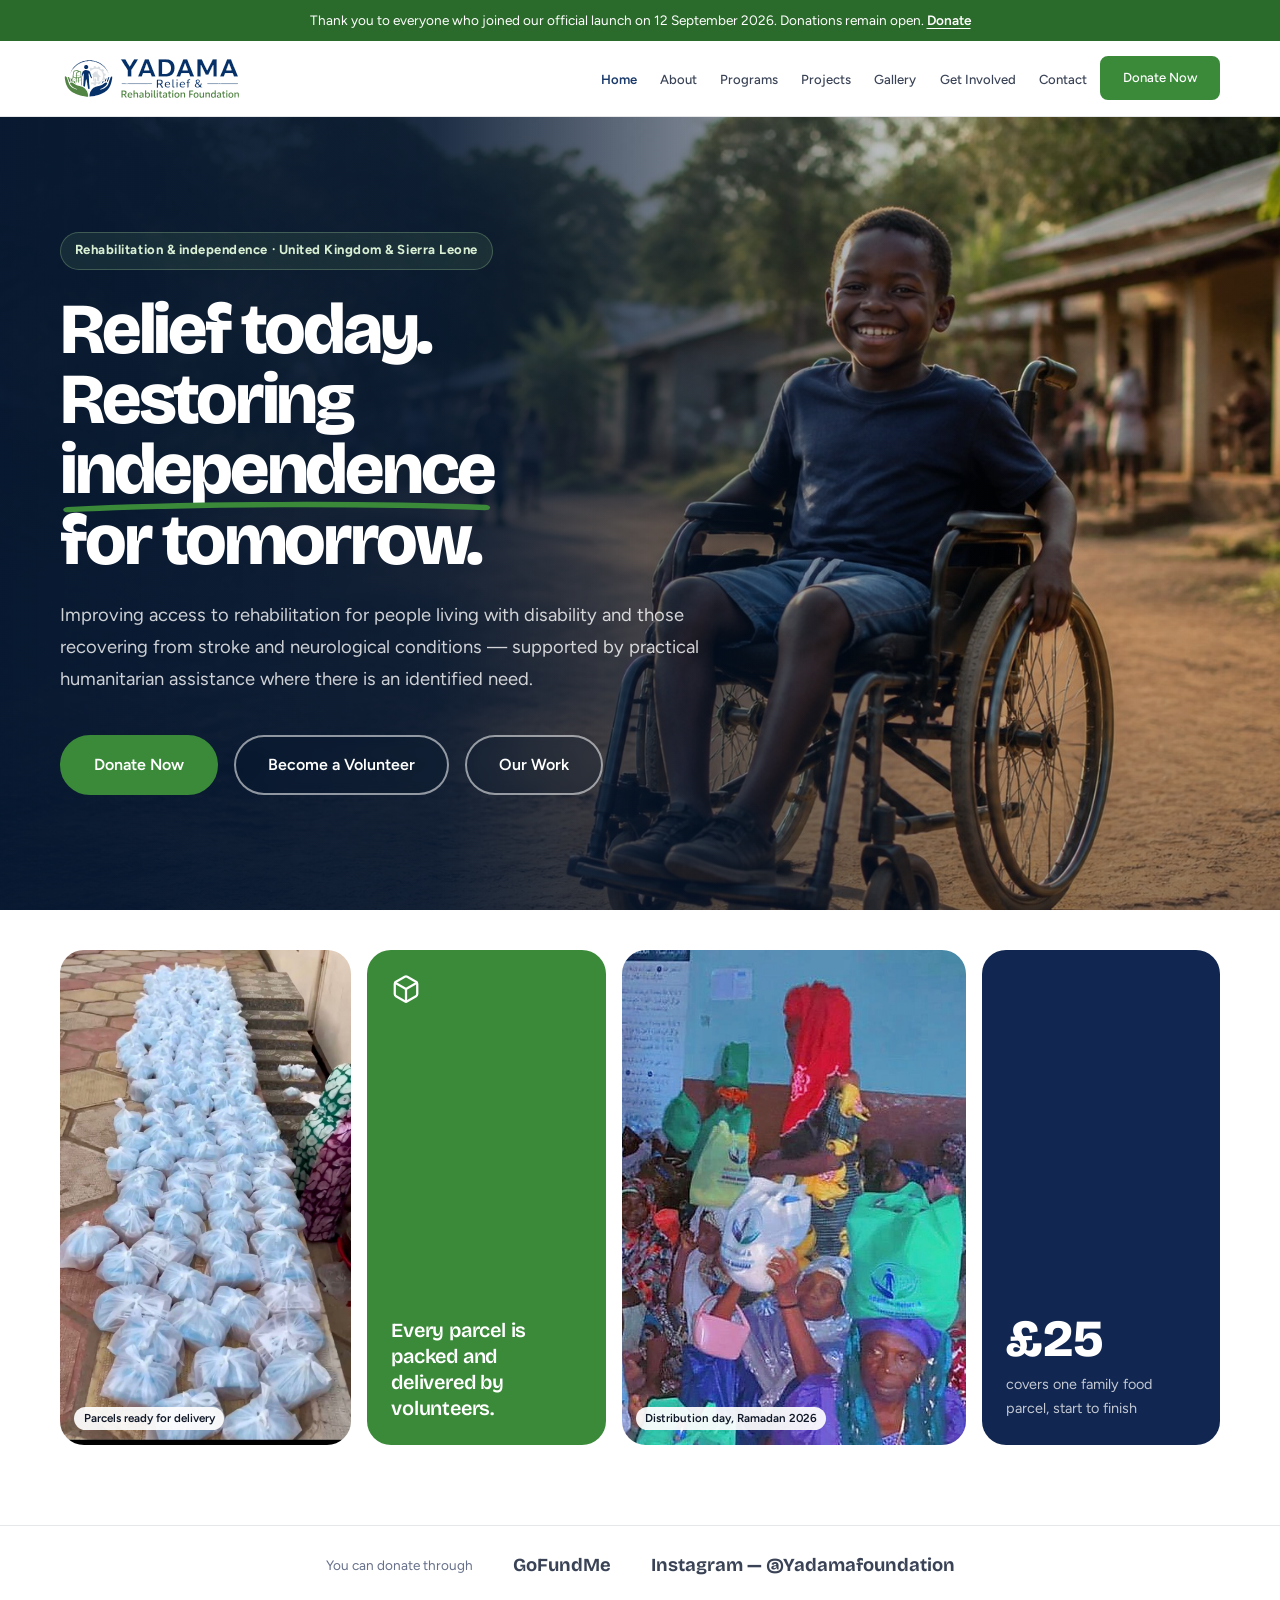
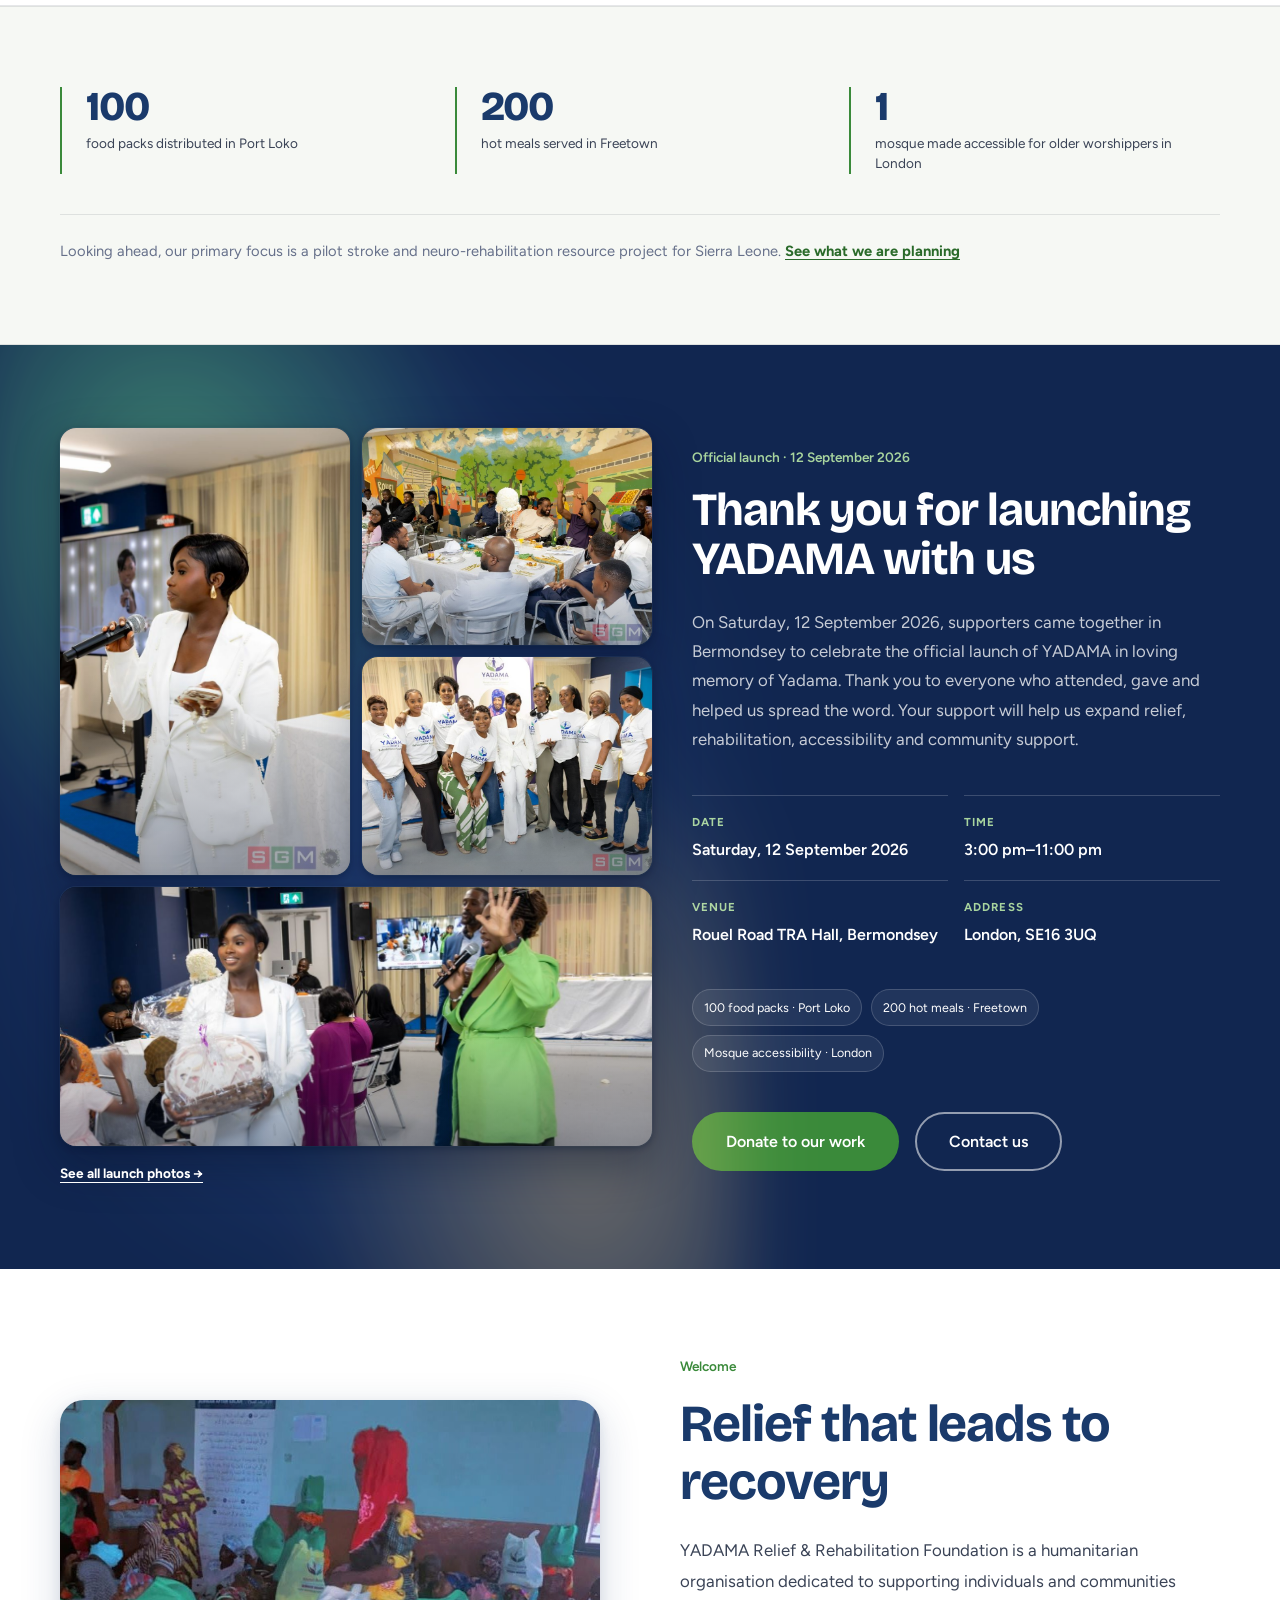
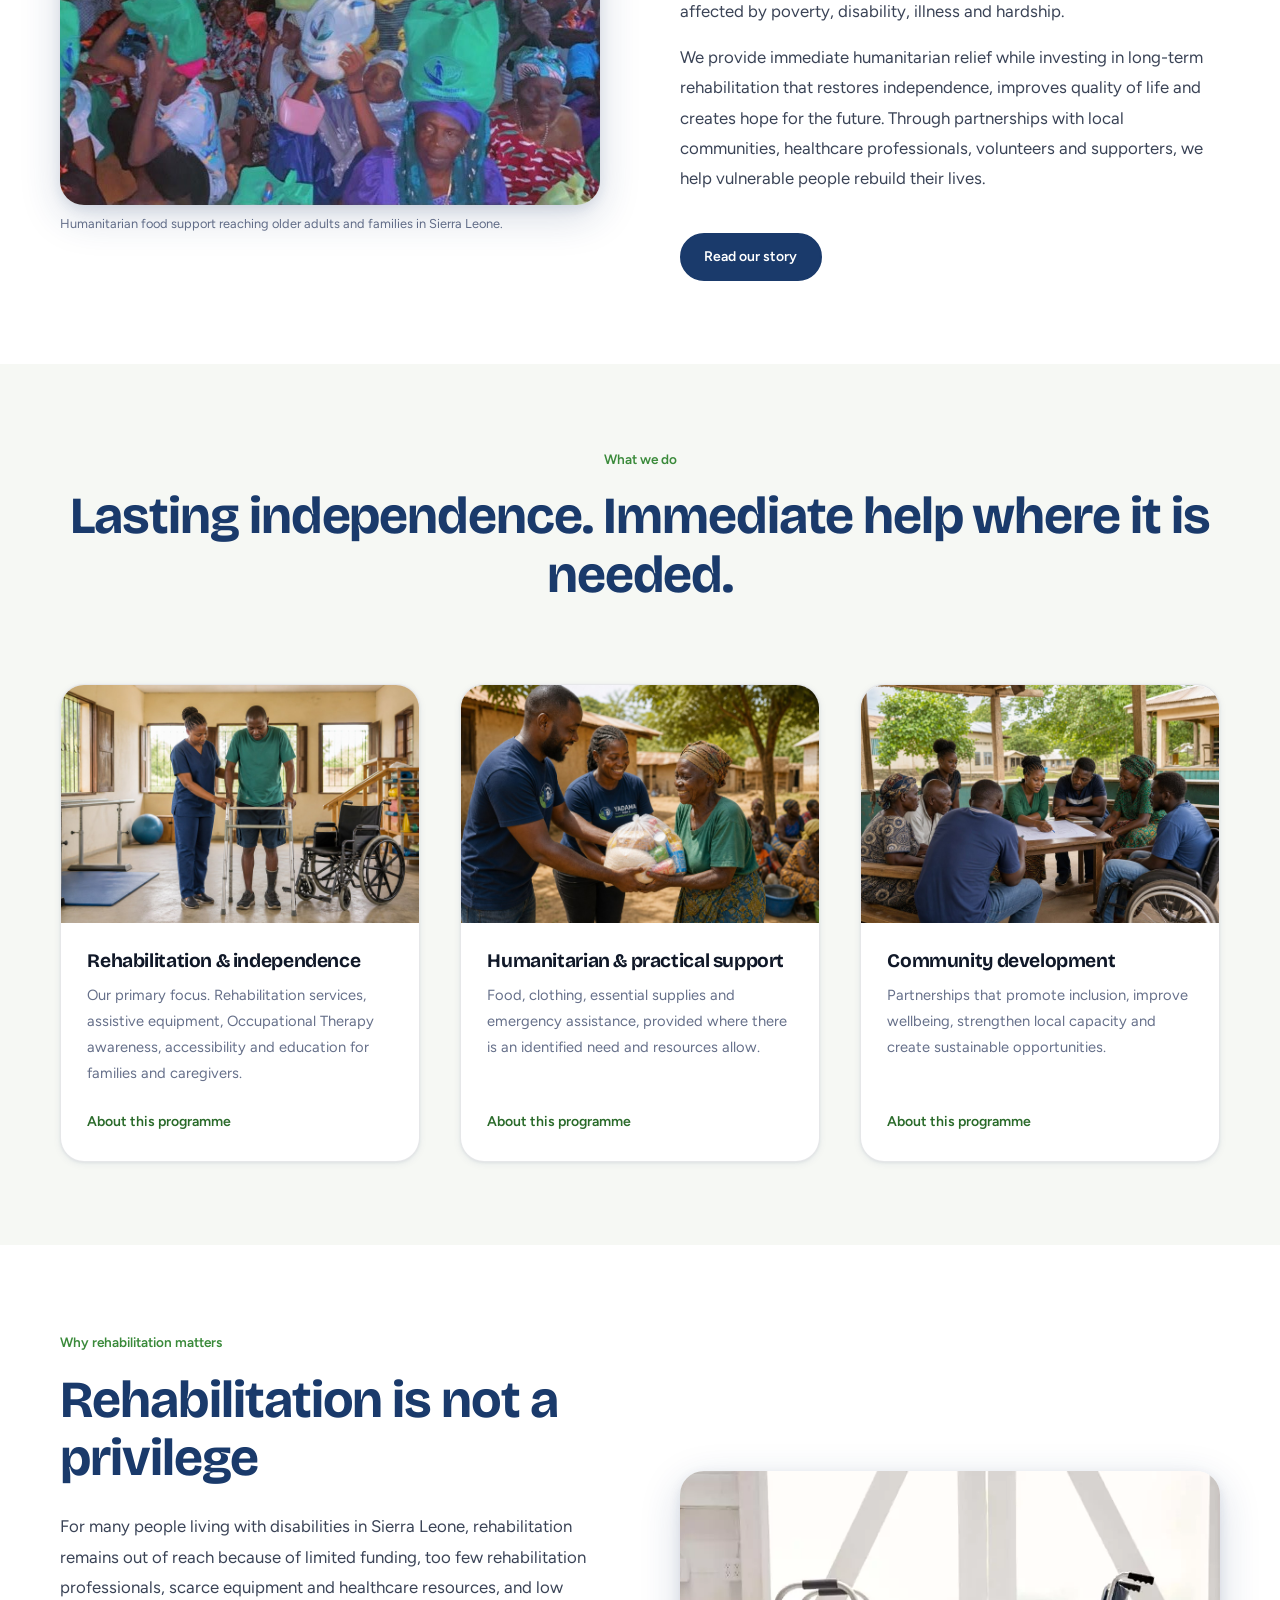
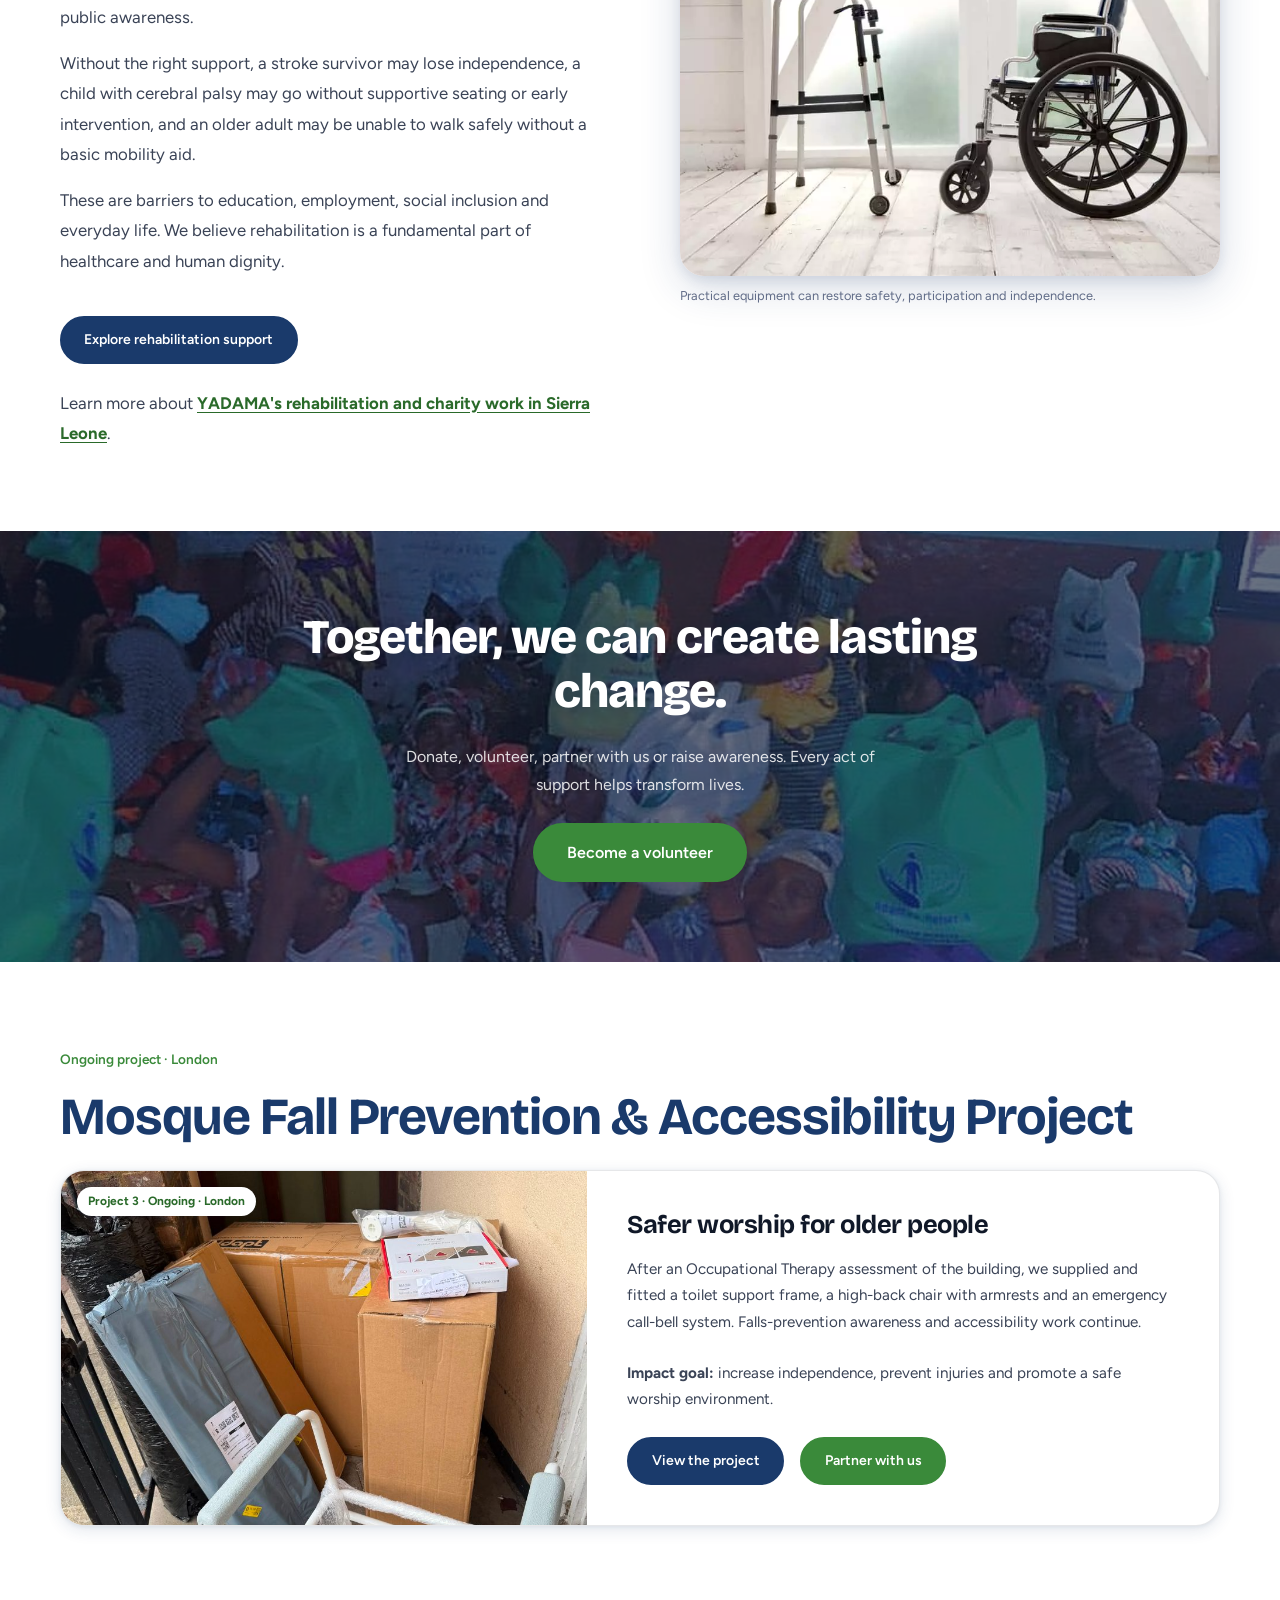
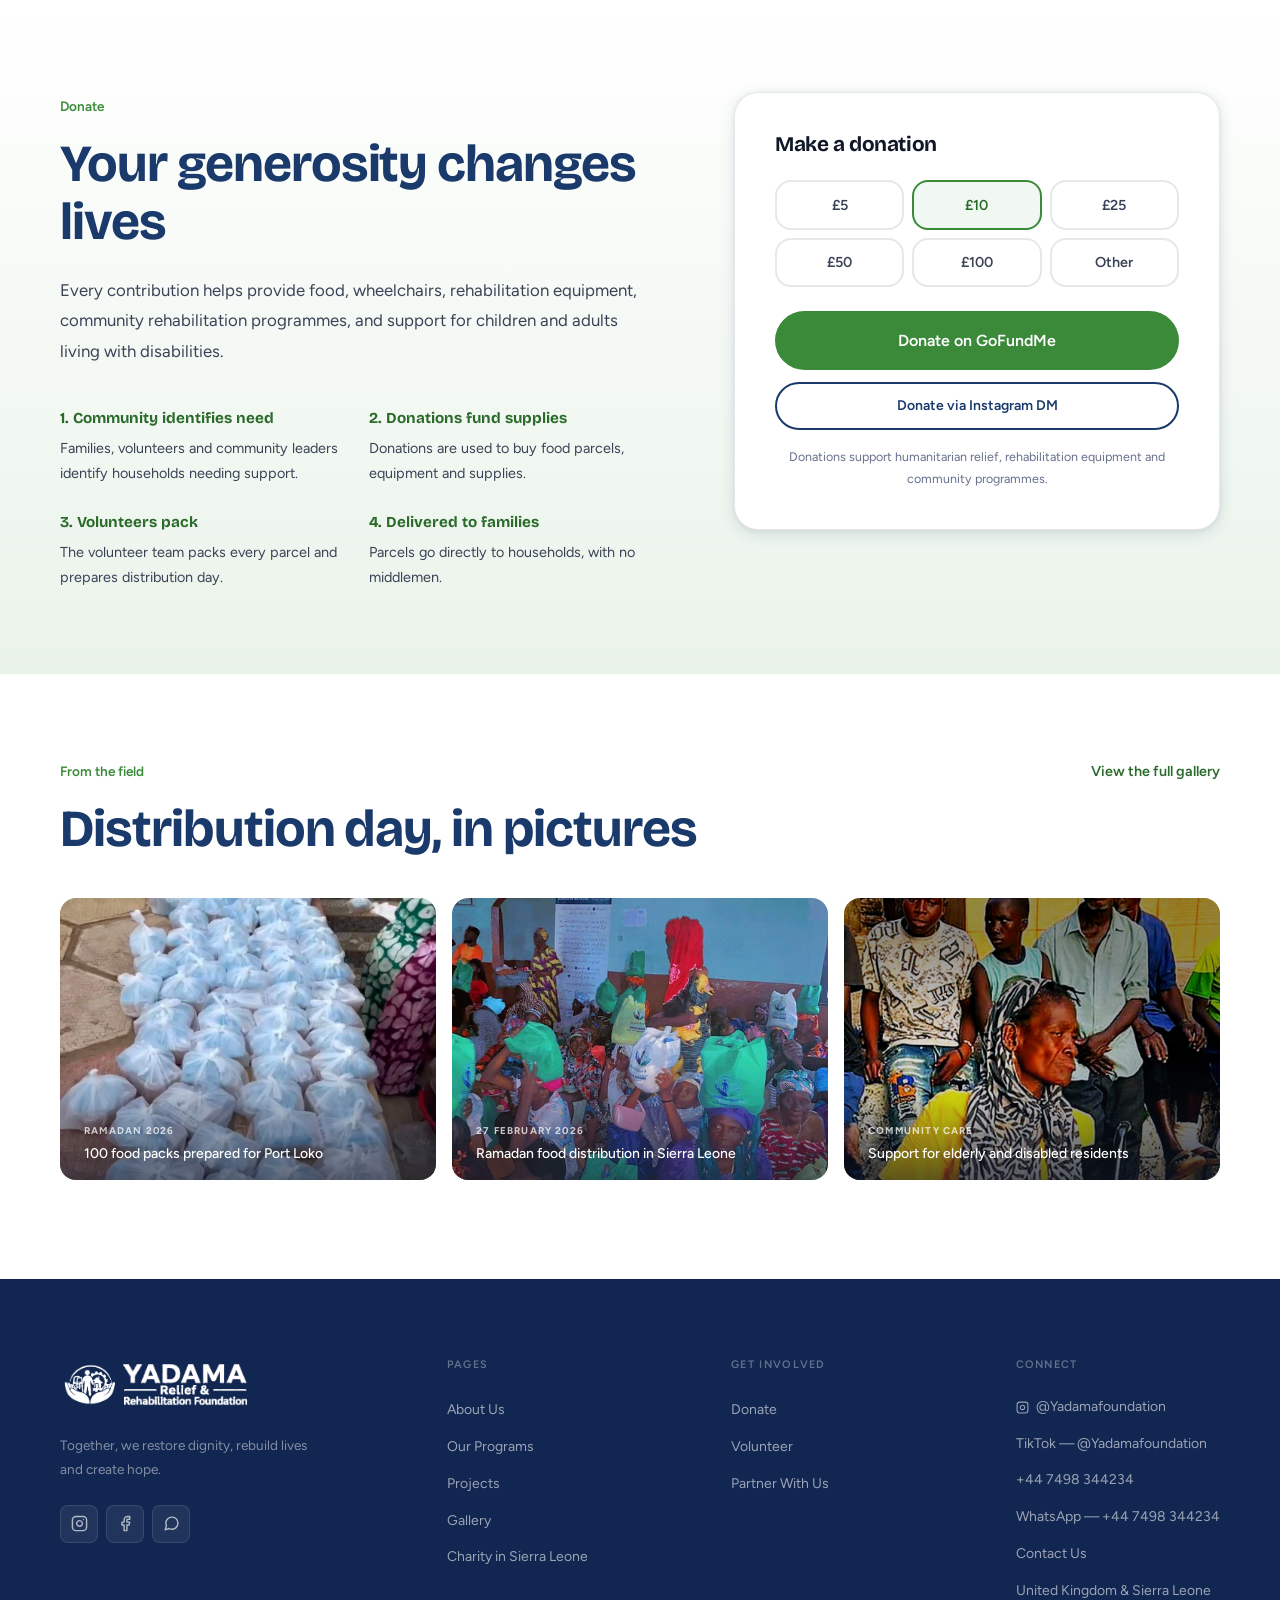
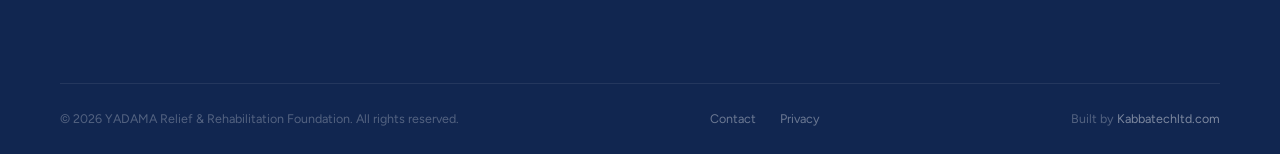
==== commit aeb2fc41: "Show launch night photos on the homepage Replace the pre-event flyer in the launch section with a mo" ====
--- a/index.html
+++ b/index.html
@@ -269,7 +269,7 @@
     .launch-event { background:var(--blue-dark);color:var(--white);overflow:hidden; }
     .launch-event__inner { display:grid;grid-template-columns:1.12fr 1fr;gap:var(--space-lg);align-items:center; }
 
-    /* Flyer showpiece — glow stage + tilted card + sheen */
+    /* Launch photo mosaic — glow stage behind a grid of event photos */
     .launch-event__art { position:relative; }
     .launch-event__art::before {
       content:''; position:absolute; inset:-20% -16%; z-index:0; pointer-events:none;
@@ -281,41 +281,40 @@
       filter:blur(34px); opacity:0.85;
       transition:opacity 0.5s ease, transform 0.7s cubic-bezier(0.4,0,0.2,1);
     }
-    .launch-event__art:hover::before,
-    .launch-event__art:focus-within::before { opacity:1;transform:scale(1.06); }
-    .launch-event__flyer {
+    .launch-event__art:hover::before { opacity:1;transform:scale(1.06); }
+    .launch-mosaic {
       position:relative; z-index:1;
-      border-radius:var(--radius-lg); overflow:hidden; background:var(--white);
-      transform:perspective(1600px) rotateY(-5deg) rotateX(2deg);
-      transform-origin:62% 50%;
+      display:grid; grid-template-columns:1fr 1fr; gap:0.75rem;
+    }
+    .launch-mosaic__item {
+      position:relative; margin:0; overflow:hidden;
+      border-radius:var(--radius-md); aspect-ratio:4 / 3;
+      background:#071a35;
       box-shadow:
         0 2px 6px rgba(4,16,40,0.35),
-        0 18px 45px rgba(4,16,40,0.45),
-        0 42px 90px rgba(4,16,40,0.32),
-        0 0 0 1px rgba(201,168,76,0.28);
-      transition:transform 0.6s cubic-bezier(0.34,1.28,0.64,1), box-shadow 0.45s ease;
-    }
-    .launch-event__art:hover .launch-event__flyer,
-    .launch-event__art:focus-within .launch-event__flyer {
-      transform:perspective(1600px) rotateY(0deg) rotateX(0deg) translateY(-10px) scale(1.02);
-      box-shadow:
-        0 4px 10px rgba(4,16,40,0.4),
-        0 28px 70px rgba(4,16,40,0.5),
-        0 62px 120px rgba(4,16,40,0.38),
-        0 0 0 1px rgba(201,168,76,0.5);
-    }
-    .launch-event__flyer::after {
-      content:''; position:absolute; inset:0; z-index:2; pointer-events:none;
-      background:linear-gradient(105deg, transparent 38%, rgba(255,255,255,0.5) 50%, transparent 62%);
-      transform:translateX(-115%); opacity:0;
-      transition:transform 0.9s cubic-bezier(0.4,0,0.2,1), opacity 0.3s ease;
-    }
-    .launch-event__art:hover .launch-event__flyer::after { transform:translateX(115%);opacity:1; }
-    .launch-event__flyer > a:first-child { display:block;overflow:hidden; }
-    .launch-event__flyer img { width:100%;height:auto;transition:transform 0.6s cubic-bezier(0.4,0,0.2,1); }
-    .launch-event__art:hover img { transform:scale(1.03); }
-    .launch-event__flyer-link { position:relative;z-index:3;display:block;padding:0.8rem 1rem;color:var(--blue-dark);font-size:0.78rem;font-weight:700;text-align:center;background:var(--white); }
-    .launch-event__flyer-link:hover { color:var(--green-dark); }
+        0 18px 45px rgba(4,16,40,0.4),
+        0 0 0 1px rgba(255,255,255,0.06);
+    }
+    .launch-mosaic__item--tall { grid-row:span 2; aspect-ratio:auto; }
+    .launch-mosaic__item--wide { grid-column:1 / -1; aspect-ratio:16 / 7; }
+    .launch-mosaic__item::after {
+      content:''; position:absolute; inset:0; pointer-events:none;
+      background:linear-gradient(to top, rgba(4,16,40,0.35) 0%, transparent 45%);
+    }
+    .launch-mosaic__item img {
+      width:100%; height:100%; object-fit:cover; object-position:50% 30%;
+      transition:transform 0.6s cubic-bezier(0.4,0,0.2,1);
+    }
+    .launch-mosaic__item:hover img { transform:scale(1.04); }
+    .launch-mosaic__link {
+      position:relative; z-index:1; display:inline-block; margin-top:var(--space-sm);
+      color:var(--white); font-size:0.85rem; font-weight:700;
+      text-decoration:underline; text-underline-offset:4px;
+      transition:opacity 0.2s ease;
+    }
+    .launch-mosaic__link:hover { opacity:0.8; }
+    .launch-mosaic__link:active { opacity:0.65; }
+    .launch-mosaic__link:focus-visible { outline:2px solid #a8d49e; outline-offset:3px; border-radius:2px; }
     .launch-event .section-label { color:#a8d49e; }
     .launch-event__title { color:var(--white);font-size:clamp(2rem,3.6vw,3.2rem);line-height:1.06;margin-bottom:var(--space-md); }
     .launch-event__intro { color:rgba(255,255,255,0.76);font-size:1.05rem;max-width:54ch;margin-bottom:var(--space-lg); }
@@ -327,19 +326,10 @@
     .launch-impact span { border:1px solid rgba(255,255,255,0.16);background:rgba(255,255,255,0.07);border-radius:var(--radius-full);padding:0.55em 0.9em;font-size:0.78rem; }
     @media (max-width:860px) {
       .launch-event__inner { grid-template-columns:1fr;gap:var(--space-xl); }
-      .launch-event__art { max-width:520px;margin-inline:auto; }
-      .launch-event__flyer { transform:none; }
-      .launch-event__art:hover .launch-event__flyer,
-      .launch-event__art:focus-within .launch-event__flyer { transform:translateY(-6px); }
+      .launch-event__art { max-width:560px;margin-inline:auto; }
       .launch-event__art::before { inset:-7% -5%;filter:blur(30px); }
     }
     @media (max-width:520px) { .launch-event__details { grid-template-columns:1fr; } }
-    @media (prefers-reduced-motion: reduce) {
-      .launch-event__flyer { transform:none; }
-      .launch-event__art:hover .launch-event__flyer,
-      .launch-event__art:focus-within .launch-event__flyer { transform:none; }
-      .launch-event__flyer::after { display:none; }
-    }
 
     /* MISSION */
     .mission { background: var(--white); }
@@ -581,10 +571,7 @@
       .impact__item { padding-left: 0.8rem; }
 
       .launch-event__inner { gap: 1.75rem; }
-      .launch-event__flyer > a:first-child { aspect-ratio: 5 / 7; }
-      .launch-event__flyer > a:first-child img {
-        width: 100%; height: 100%; object-fit: cover; object-position: top center;
-      }
+      .launch-mosaic { gap: 0.5rem; }
       .launch-event__details {
         grid-template-columns: repeat(2, minmax(0, 1fr));
         gap: 0.9rem;
@@ -731,12 +718,21 @@
 <section class="launch-event section" id="official-launch" aria-labelledby="launch-heading">
   <div class="container launch-event__inner">
     <div class="launch-event__art reveal">
-      <div class="launch-event__flyer">
-        <a href="Brand_assets/yadama-launch-fundraising-flyer-2026.jpg" target="_blank" rel="noopener" aria-label="Open the full YADAMA launch and fundraising event flyer">
-          <img src="Brand_assets/yadama-launch-fundraising-flyer-2026.jpg" alt="YADAMA launch and fundraising event flyer with event details, impact highlights, donation QR code and bank transfer details" width="1456" height="2048" loading="lazy" />
-        </a>
-        <a class="launch-event__flyer-link" href="Brand_assets/yadama-launch-fundraising-flyer-2026.jpg" target="_blank" rel="noopener">Open full flyer &amp; donation QR</a>
-      </div>
+      <div class="launch-mosaic">
+        <figure class="launch-mosaic__item launch-mosaic__item--tall">
+          <img src="images/home-launch-founder-speech.jpg" alt="Founder Adama speaking with a microphone at the official YADAMA launch" width="734" height="1100" loading="lazy" />
+        </figure>
+        <figure class="launch-mosaic__item">
+          <img src="images/home-launch-guests-at-tables.jpg" alt="Guests celebrating together at tables in Rouel Road TRA Hall" width="1000" height="667" loading="lazy" />
+        </figure>
+        <figure class="launch-mosaic__item">
+          <img src="images/home-launch-volunteer-team.jpg" alt="The YADAMA volunteer team in matching T-shirts with the founder" width="1000" height="667" loading="lazy" />
+        </figure>
+        <figure class="launch-mosaic__item launch-mosaic__item--wide">
+          <img src="images/home-launch-auction.jpg" alt="Guests bidding during the launch fundraising auction" width="1200" height="800" loading="lazy" />
+        </figure>
+      </div>
+      <a class="launch-mosaic__link" href="gallery.html">See all launch photos &rarr;</a>
     </div>
     <div>
       <p class="section-label reveal">Official launch &middot; 12 September 2026</p>
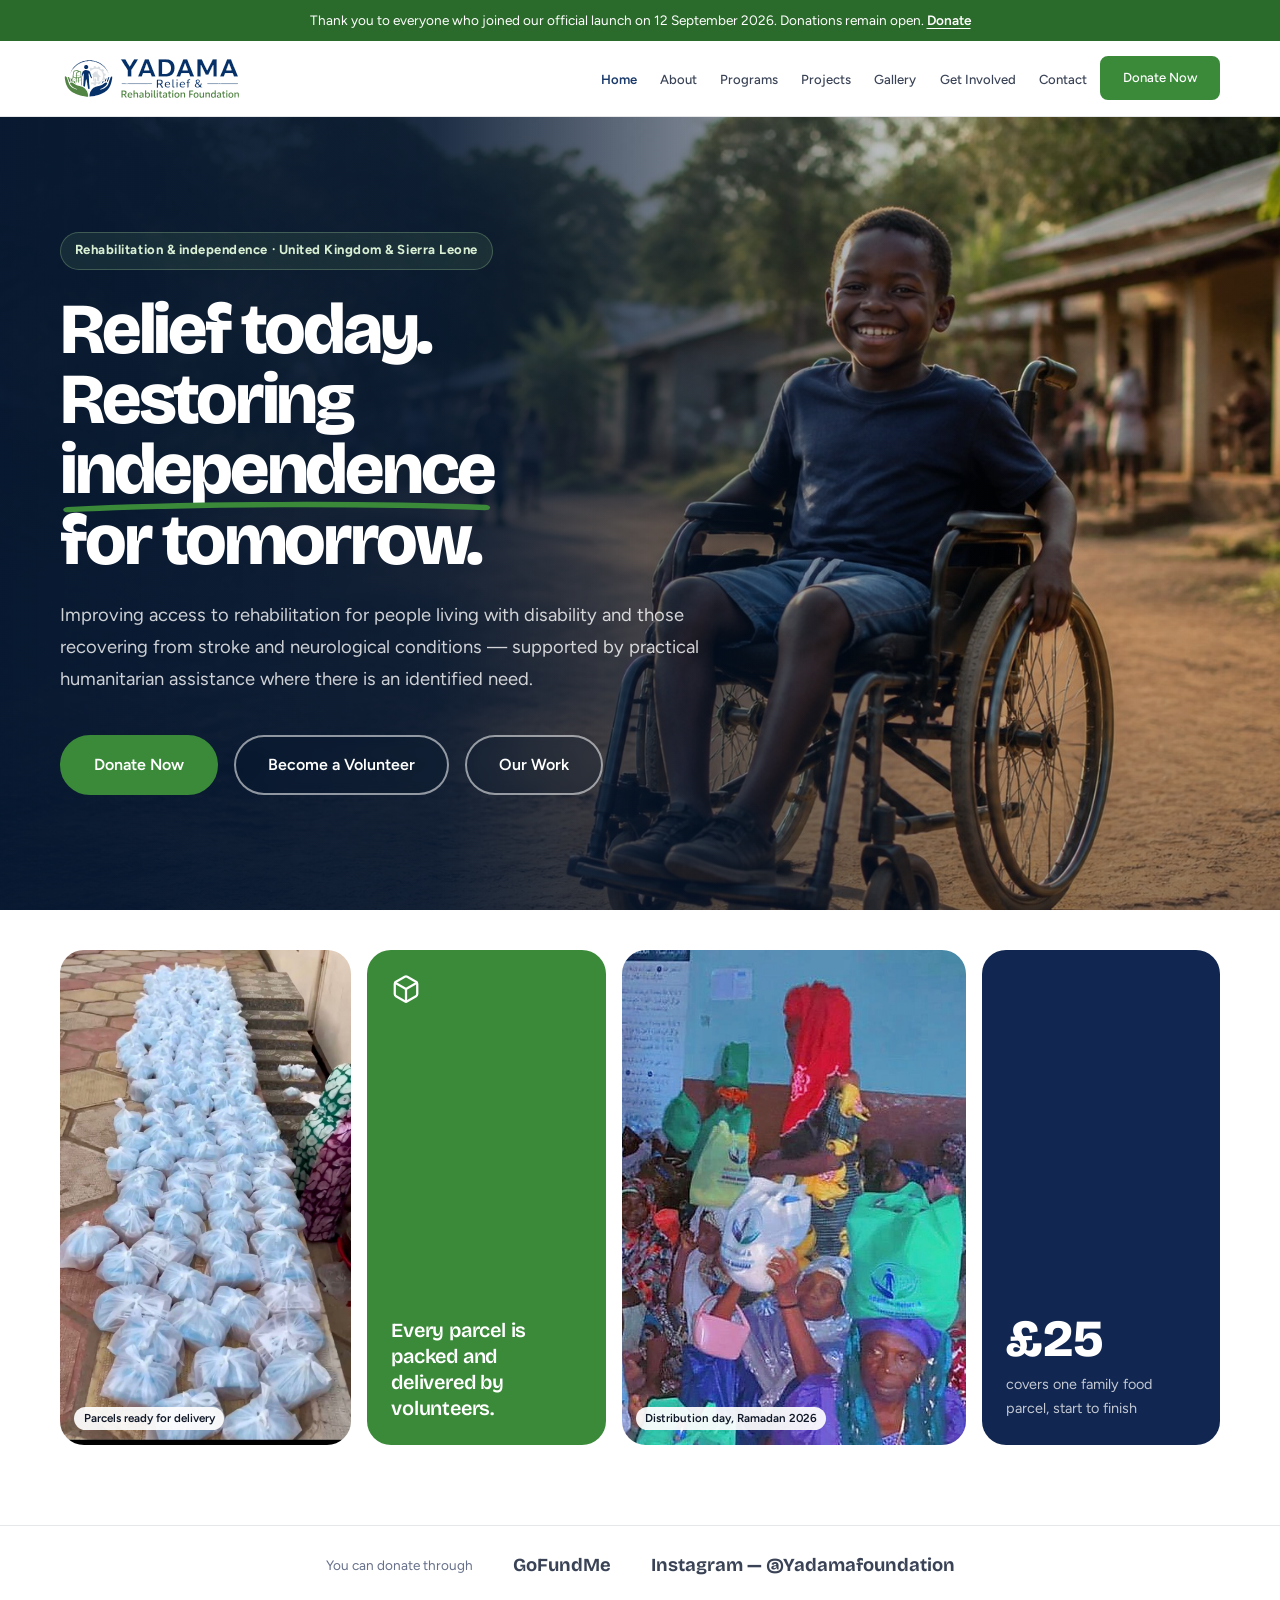
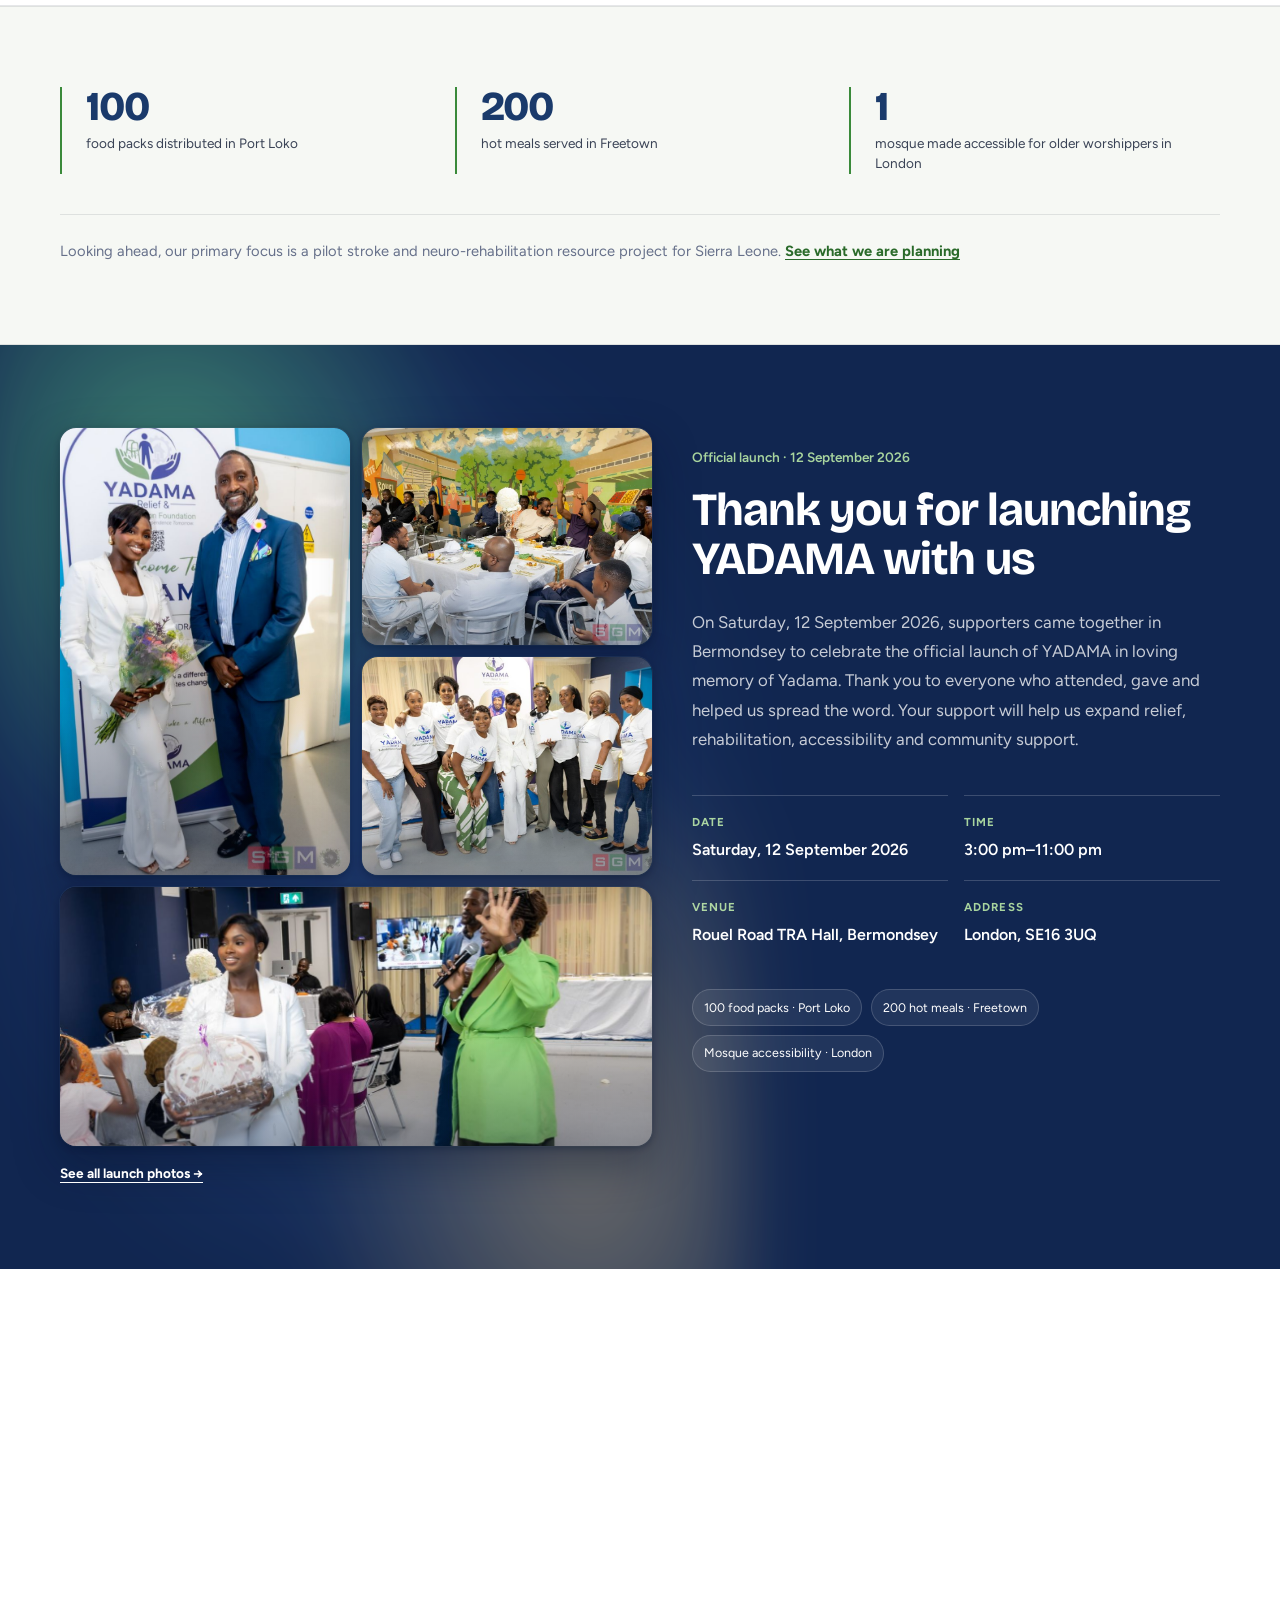
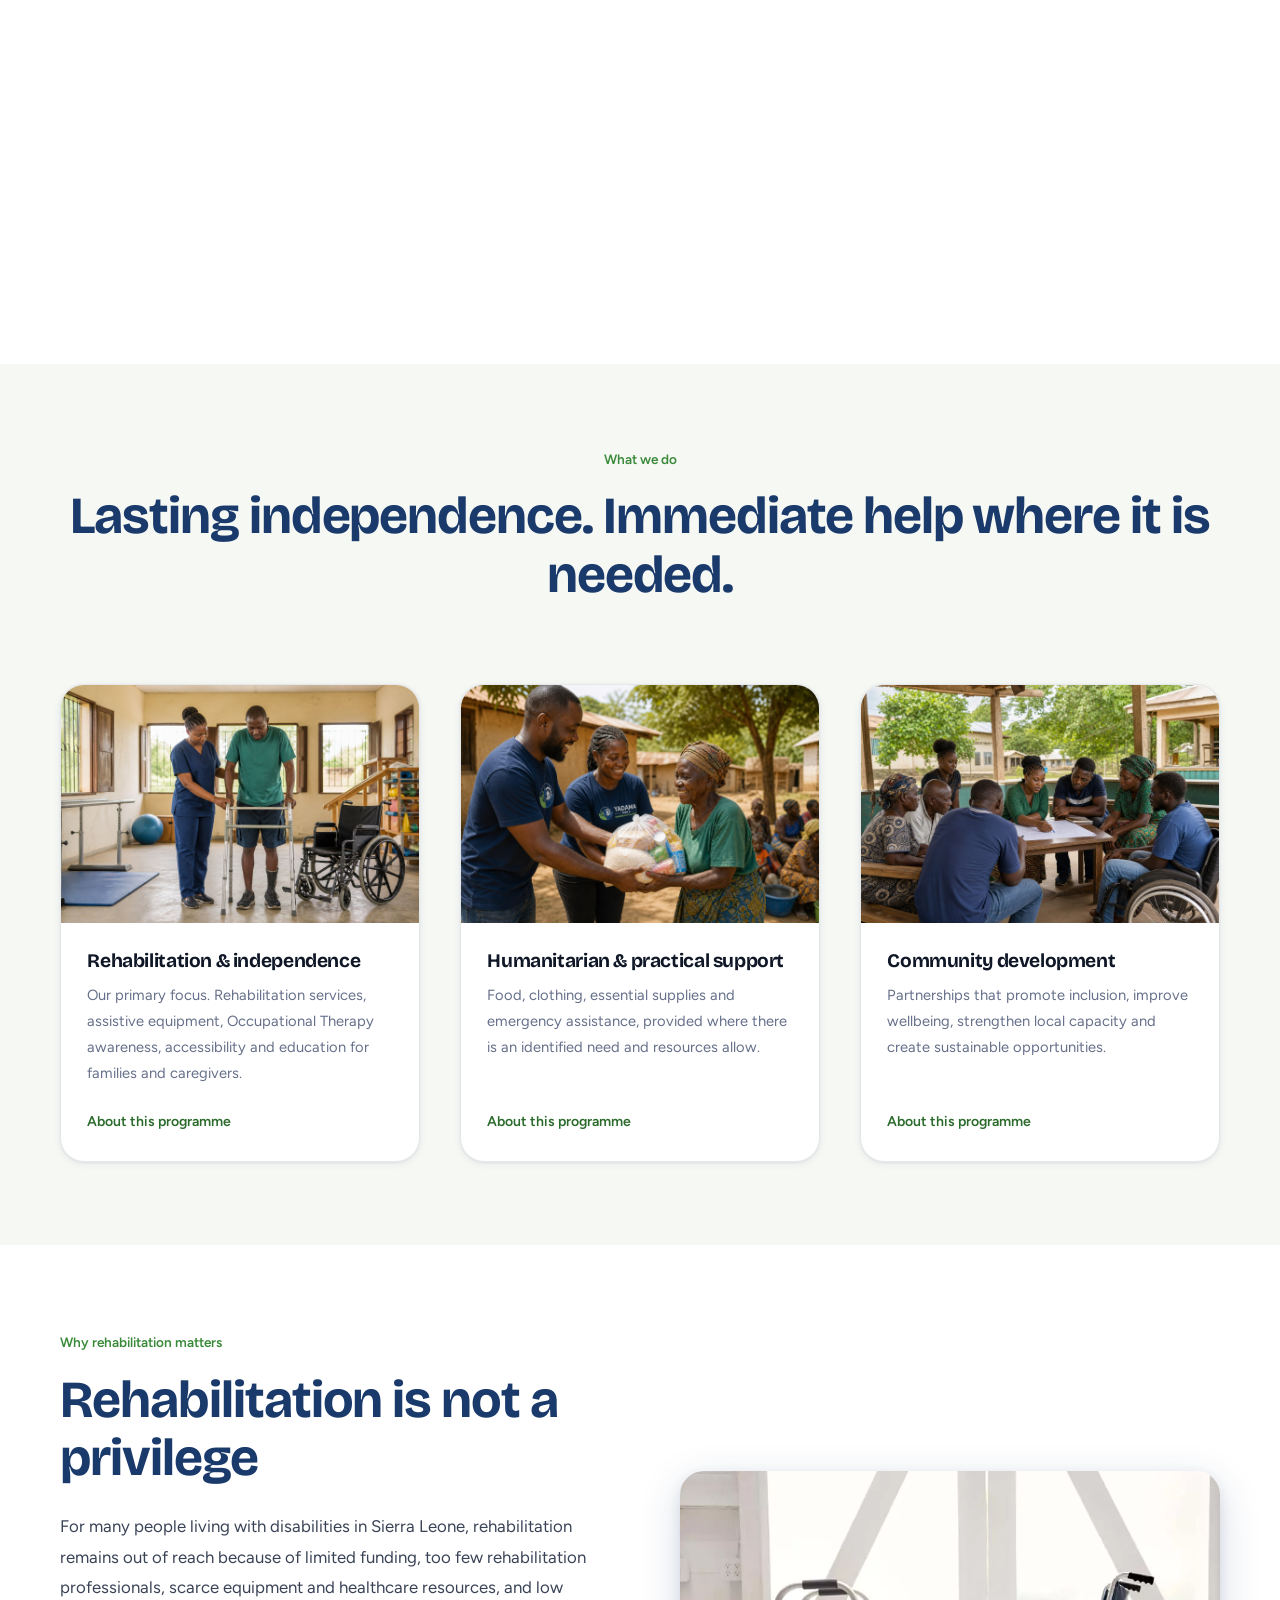
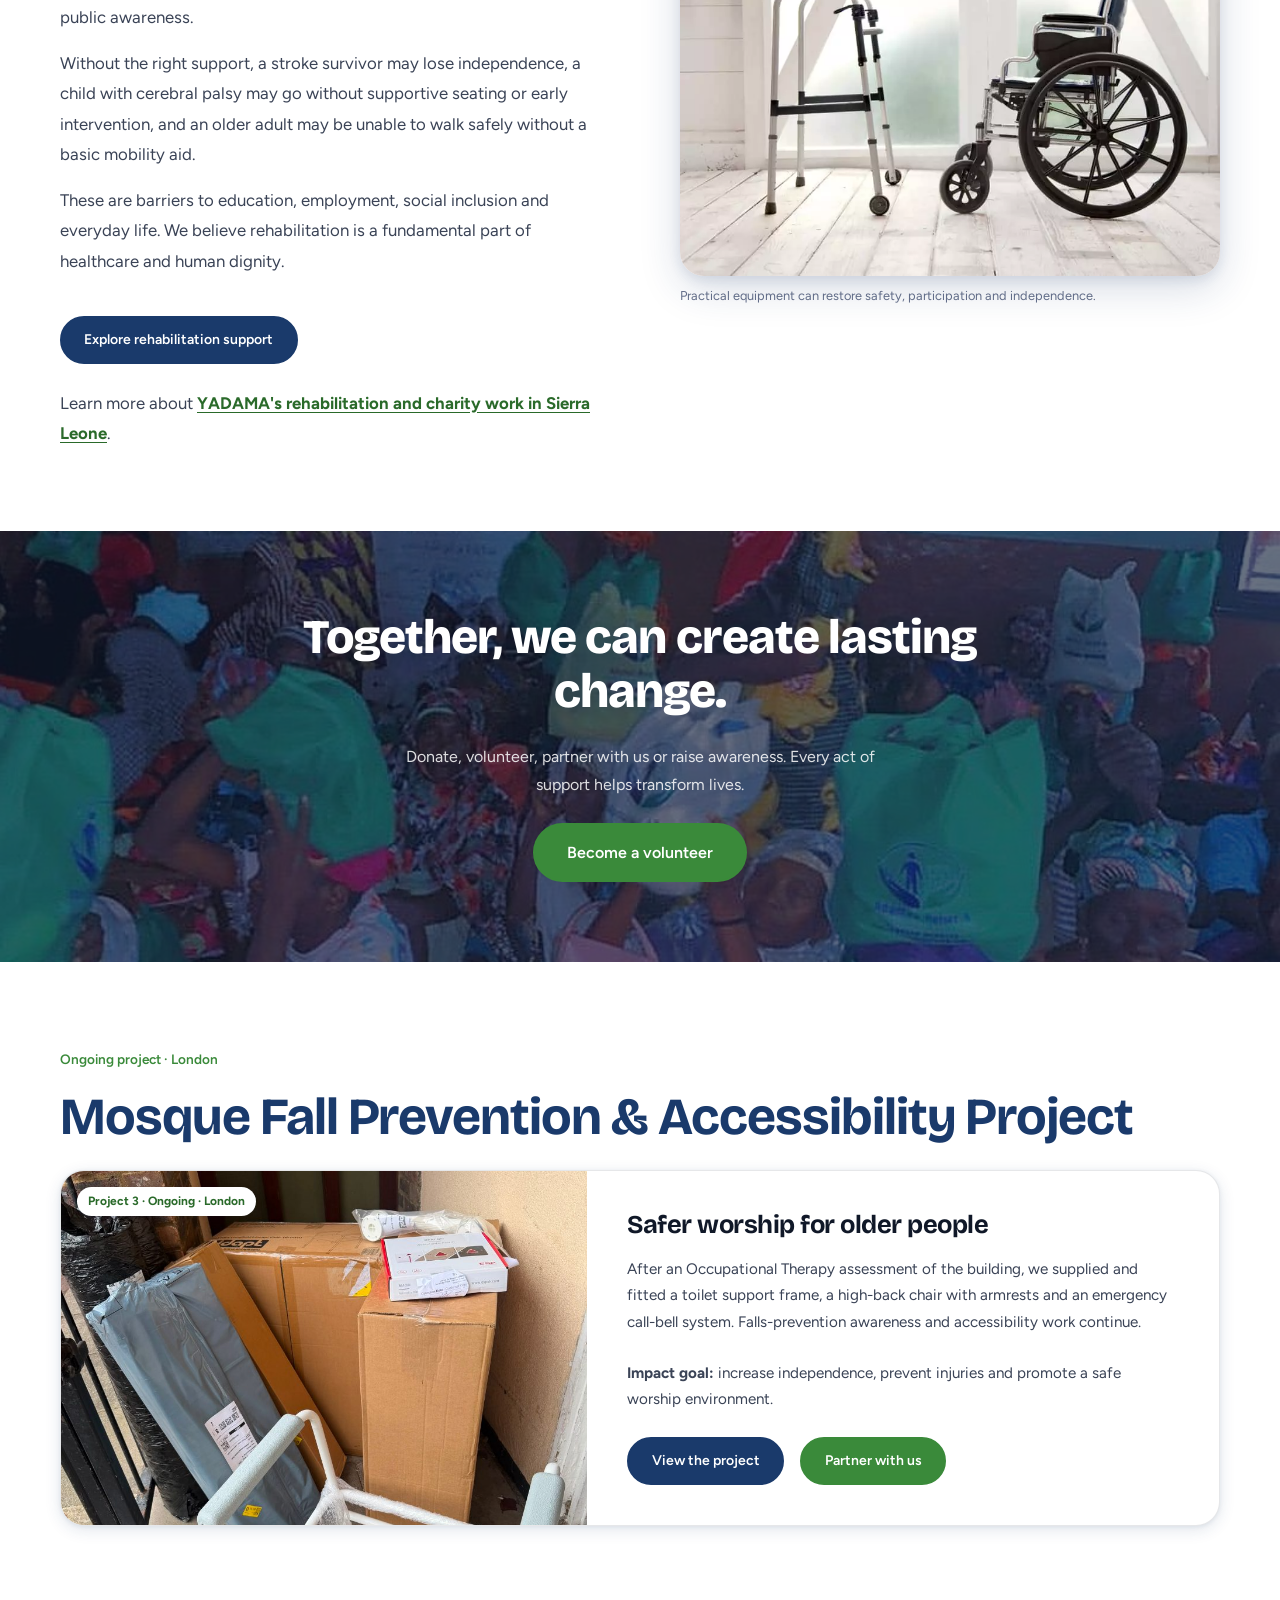
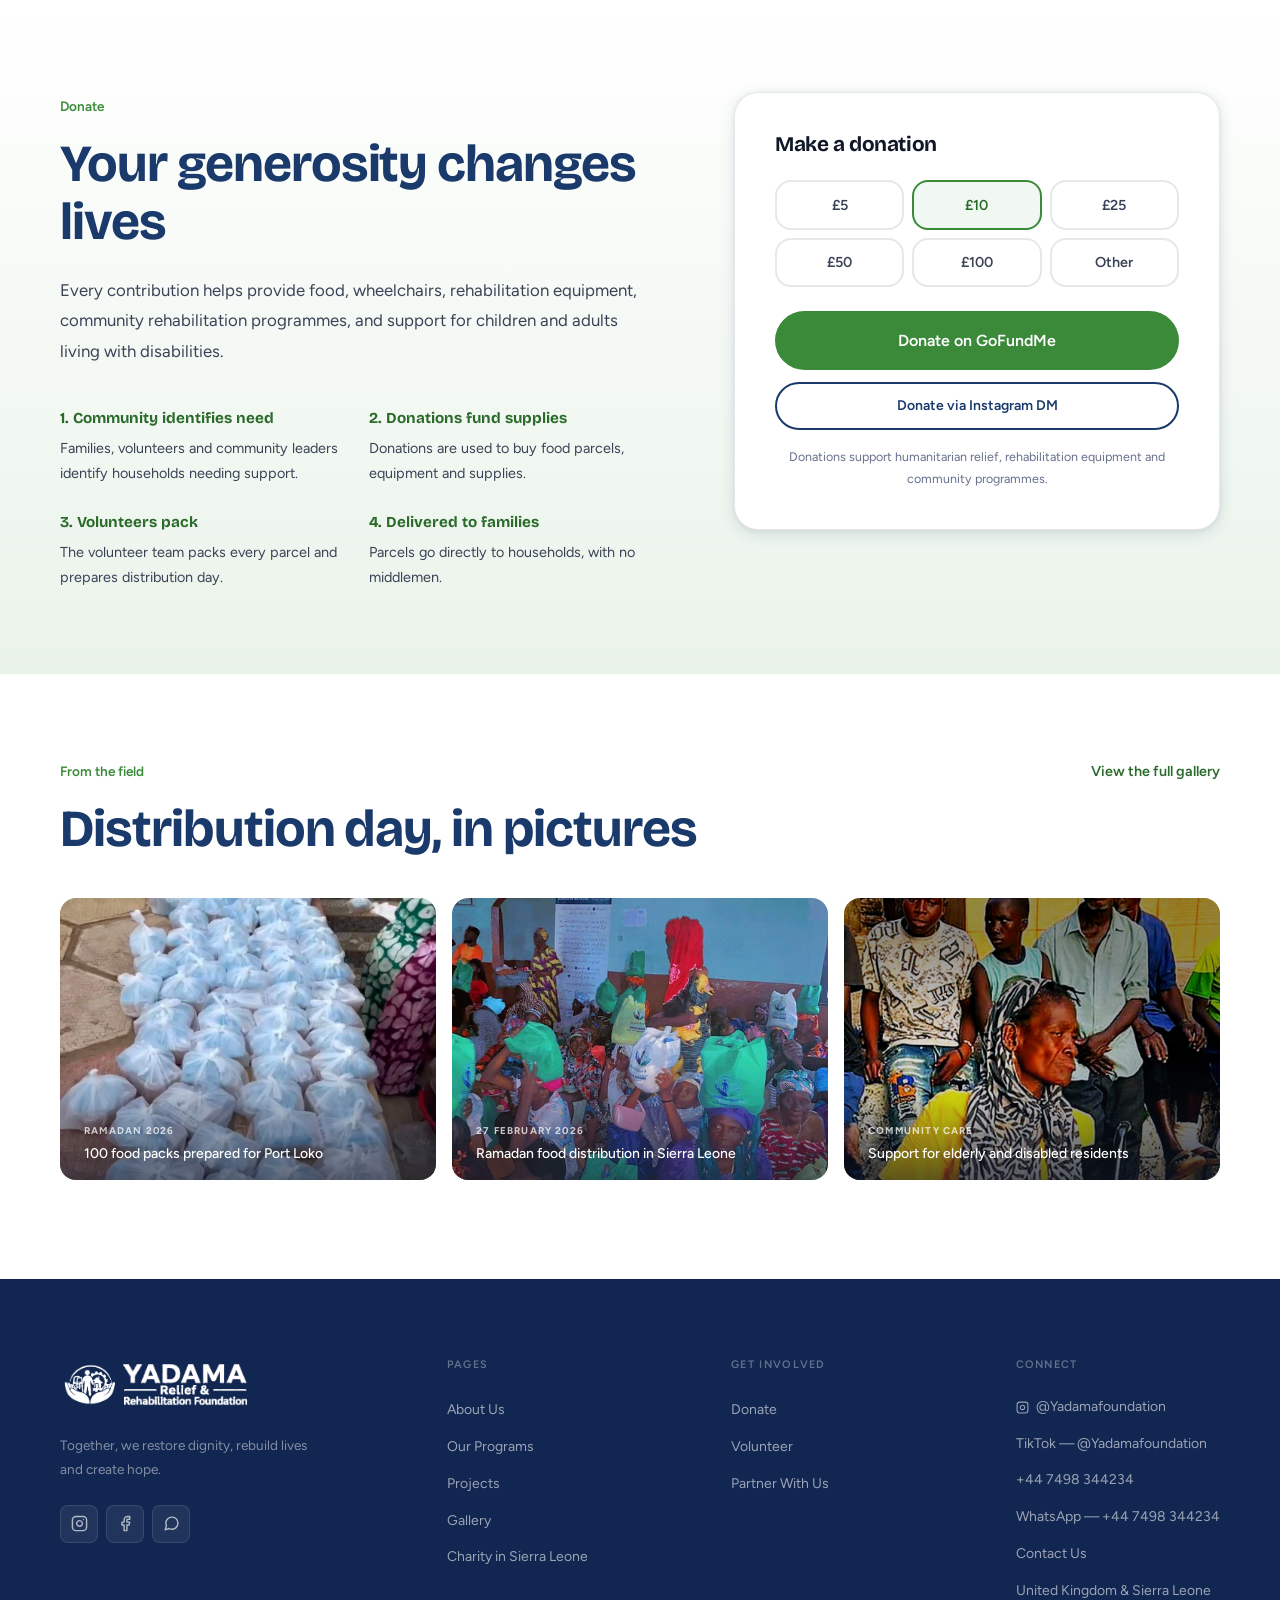
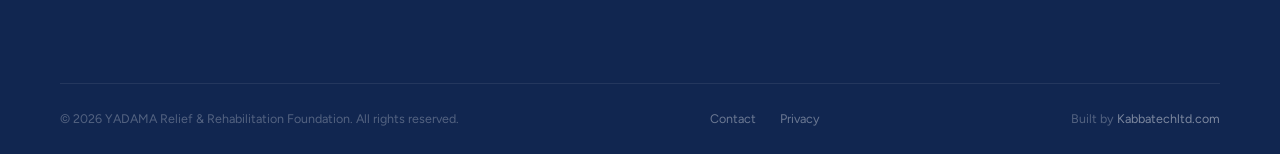
==== commit ddd8653f: "Show the exact launch photos posted on Instagram Match each photo from the foundation's Instagram la" ====
--- a/index.html
+++ b/index.html
@@ -720,7 +720,7 @@
     <div class="launch-event__art reveal">
       <div class="launch-mosaic">
         <figure class="launch-mosaic__item launch-mosaic__item--tall">
-          <img src="images/home-launch-founder-speech.jpg" alt="Founder Adama speaking with a microphone at the official YADAMA launch" width="734" height="1100" loading="lazy" />
+          <img src="images/home-launch-flowers.jpg" alt="Founder Adama holding flowers with a guest at the official YADAMA launch" width="734" height="1100" loading="lazy" />
         </figure>
         <figure class="launch-mosaic__item">
           <img src="images/home-launch-guests-at-tables.jpg" alt="Guests celebrating together at tables in Rouel Road TRA Hall" width="1000" height="667" loading="lazy" />
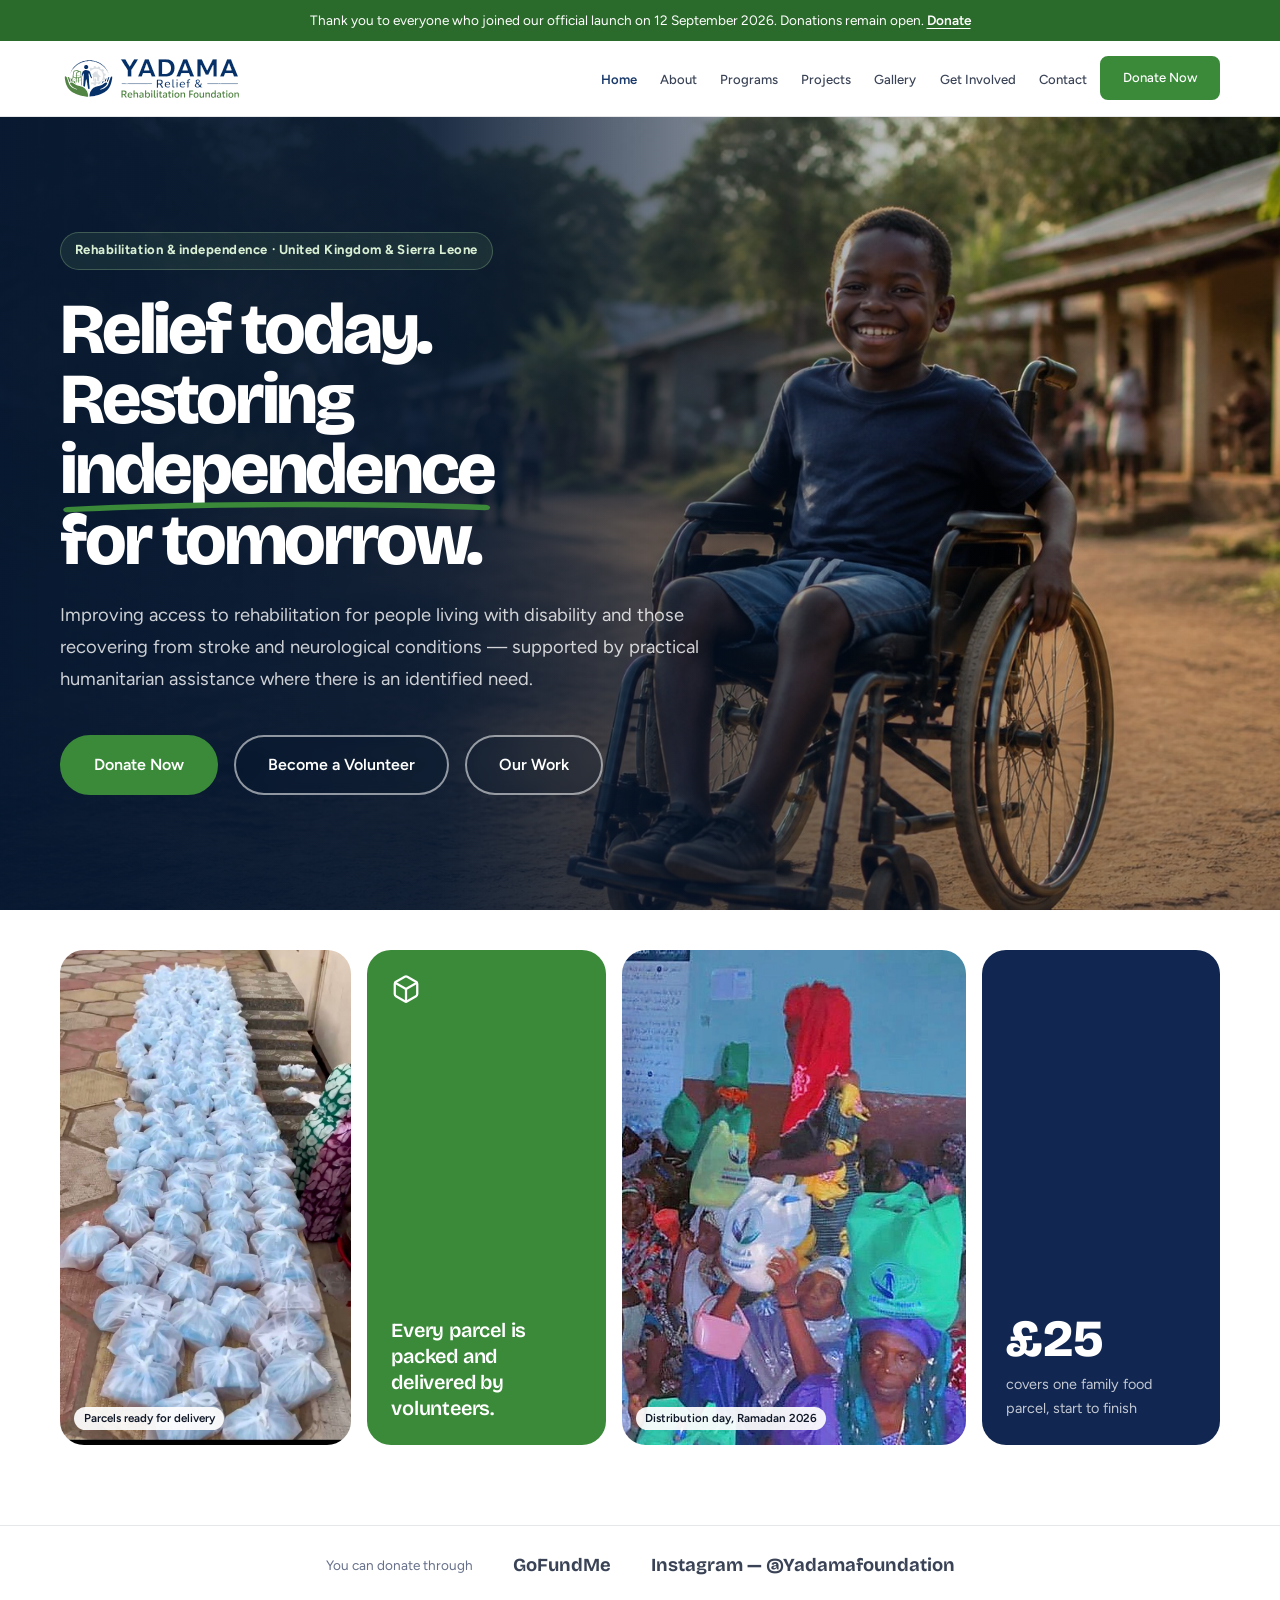
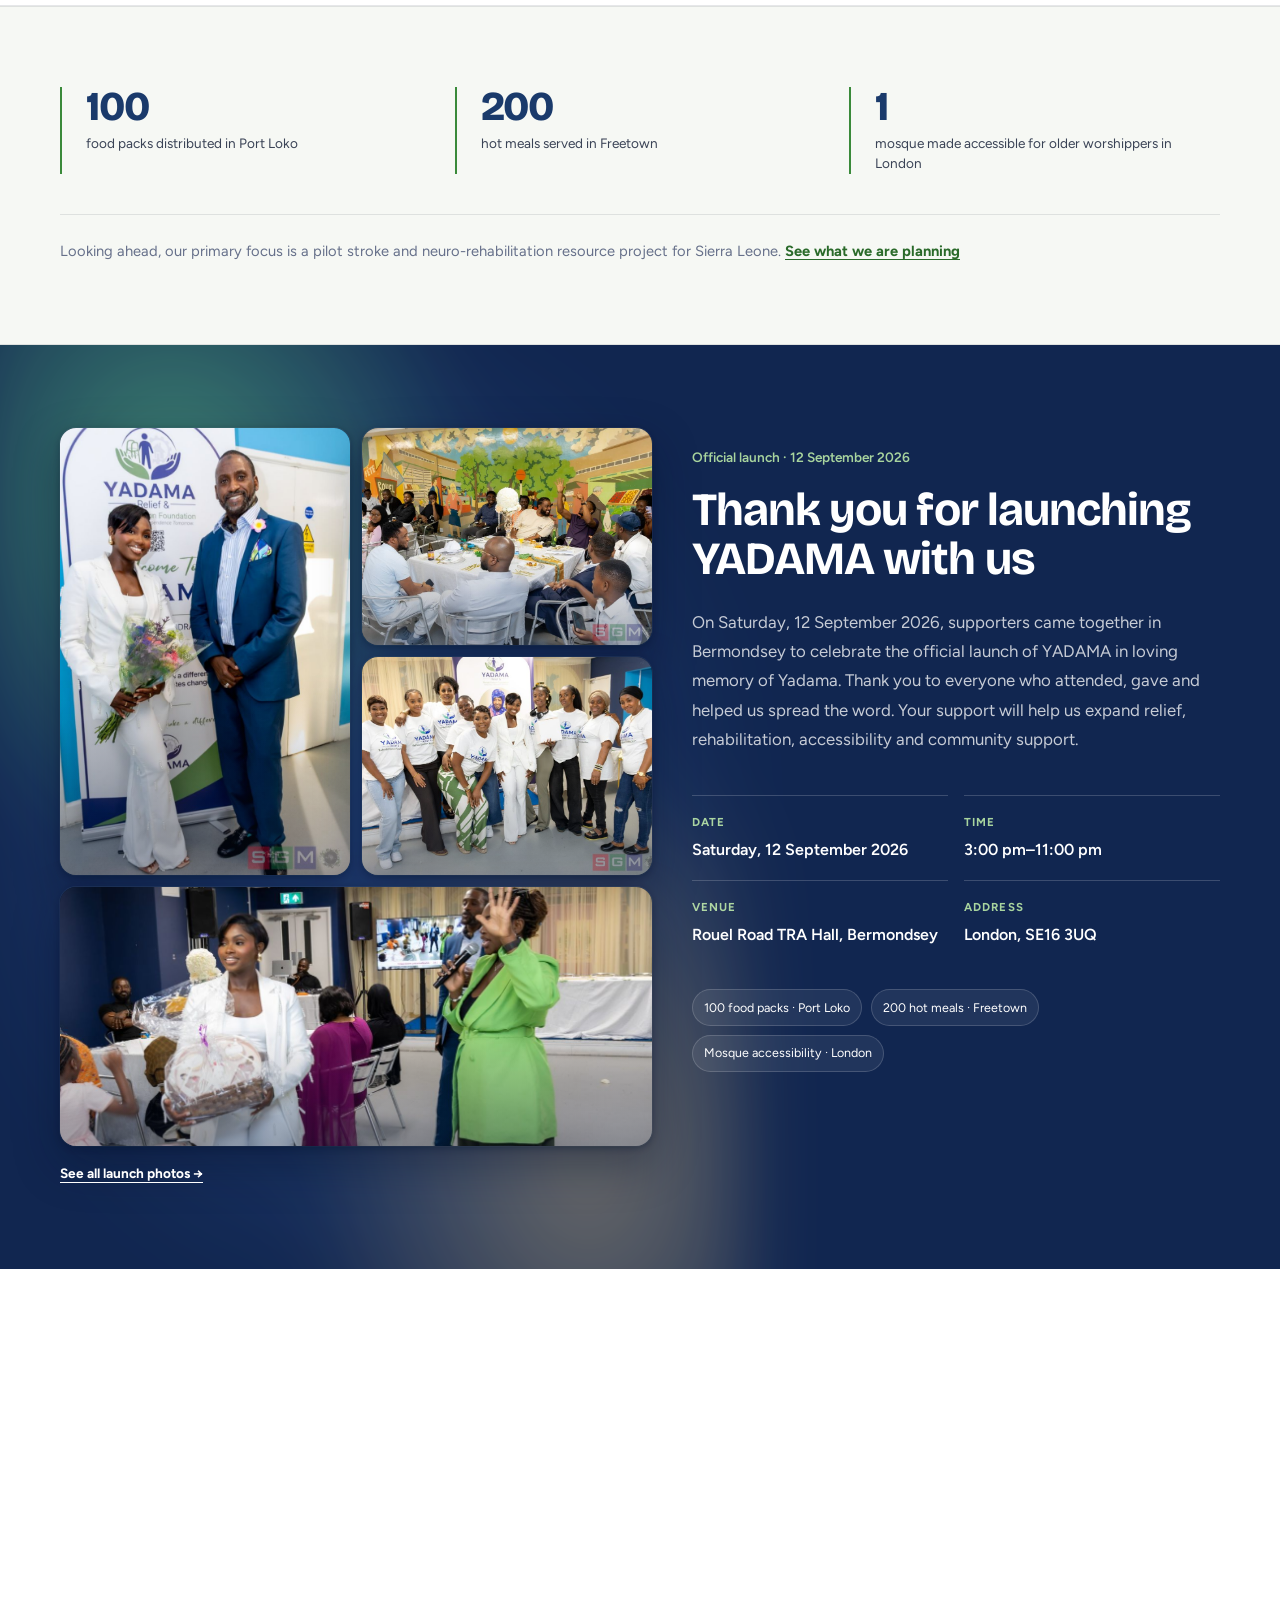
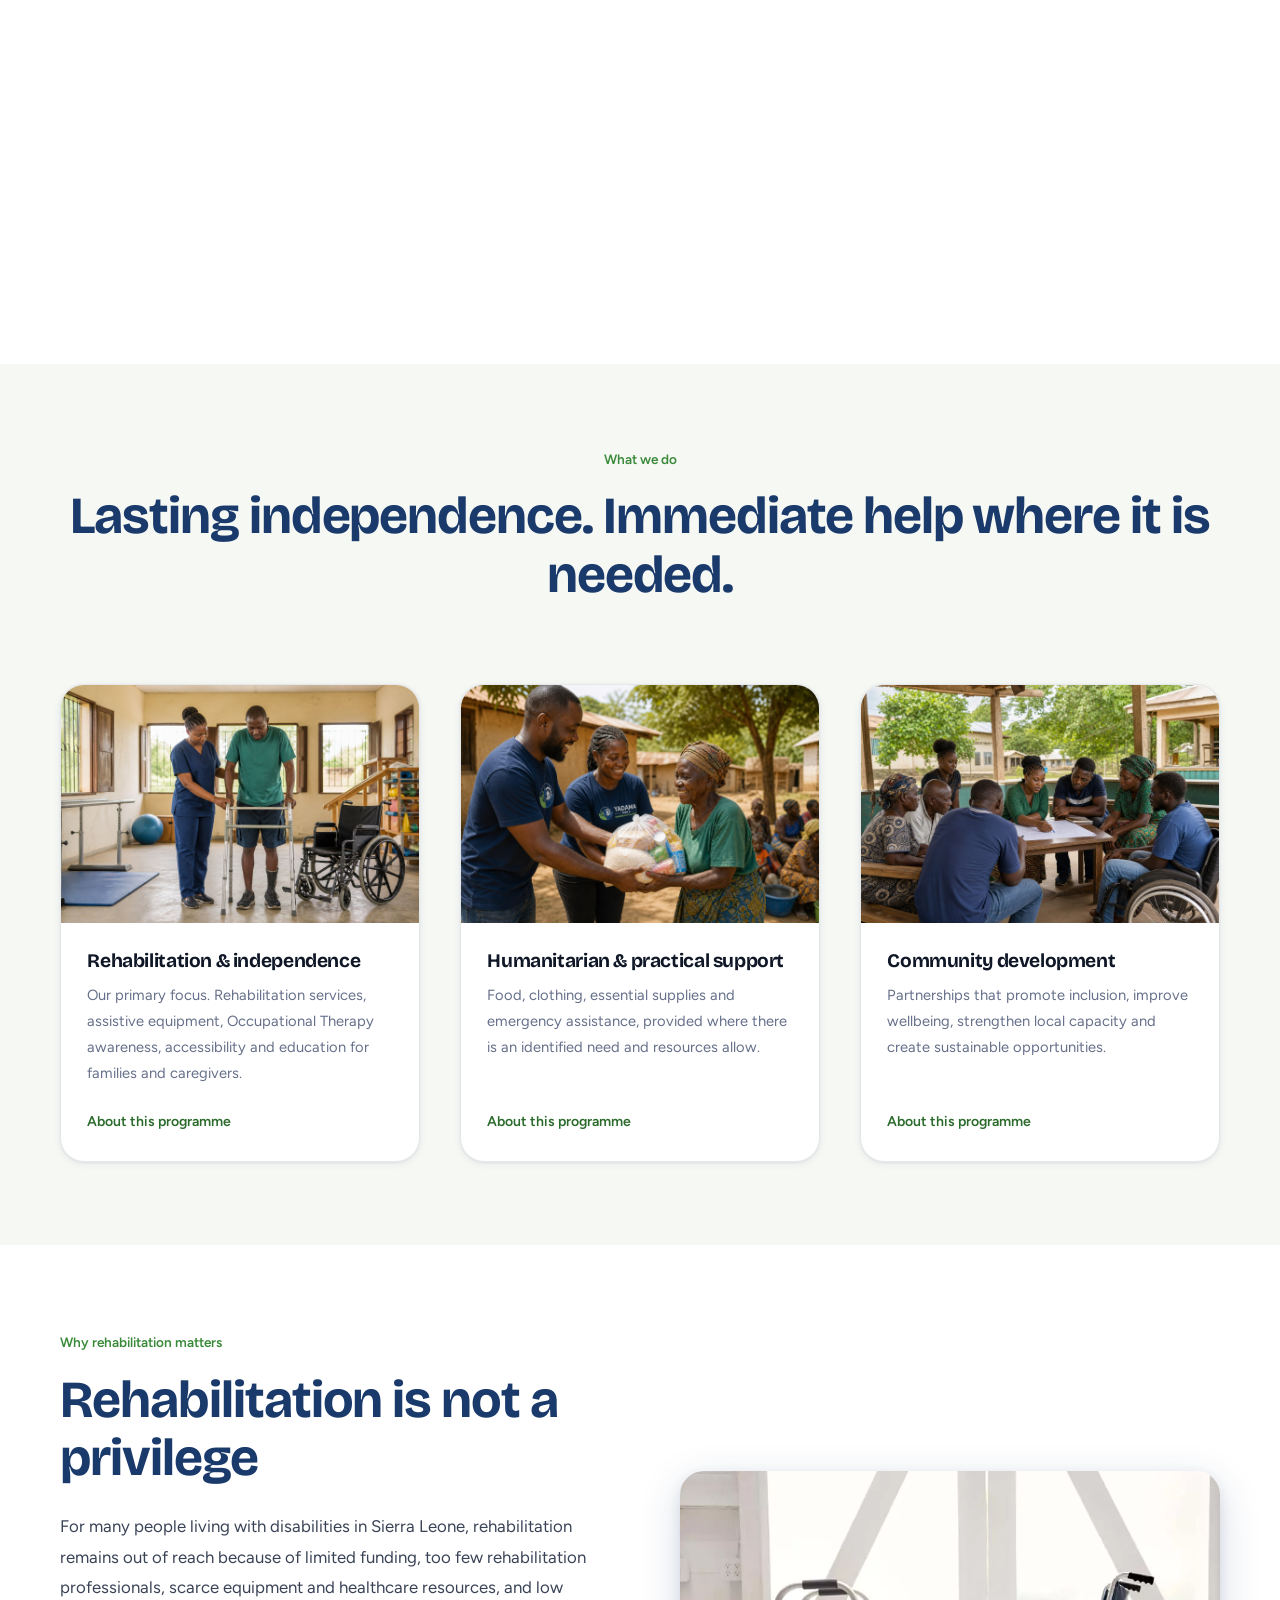
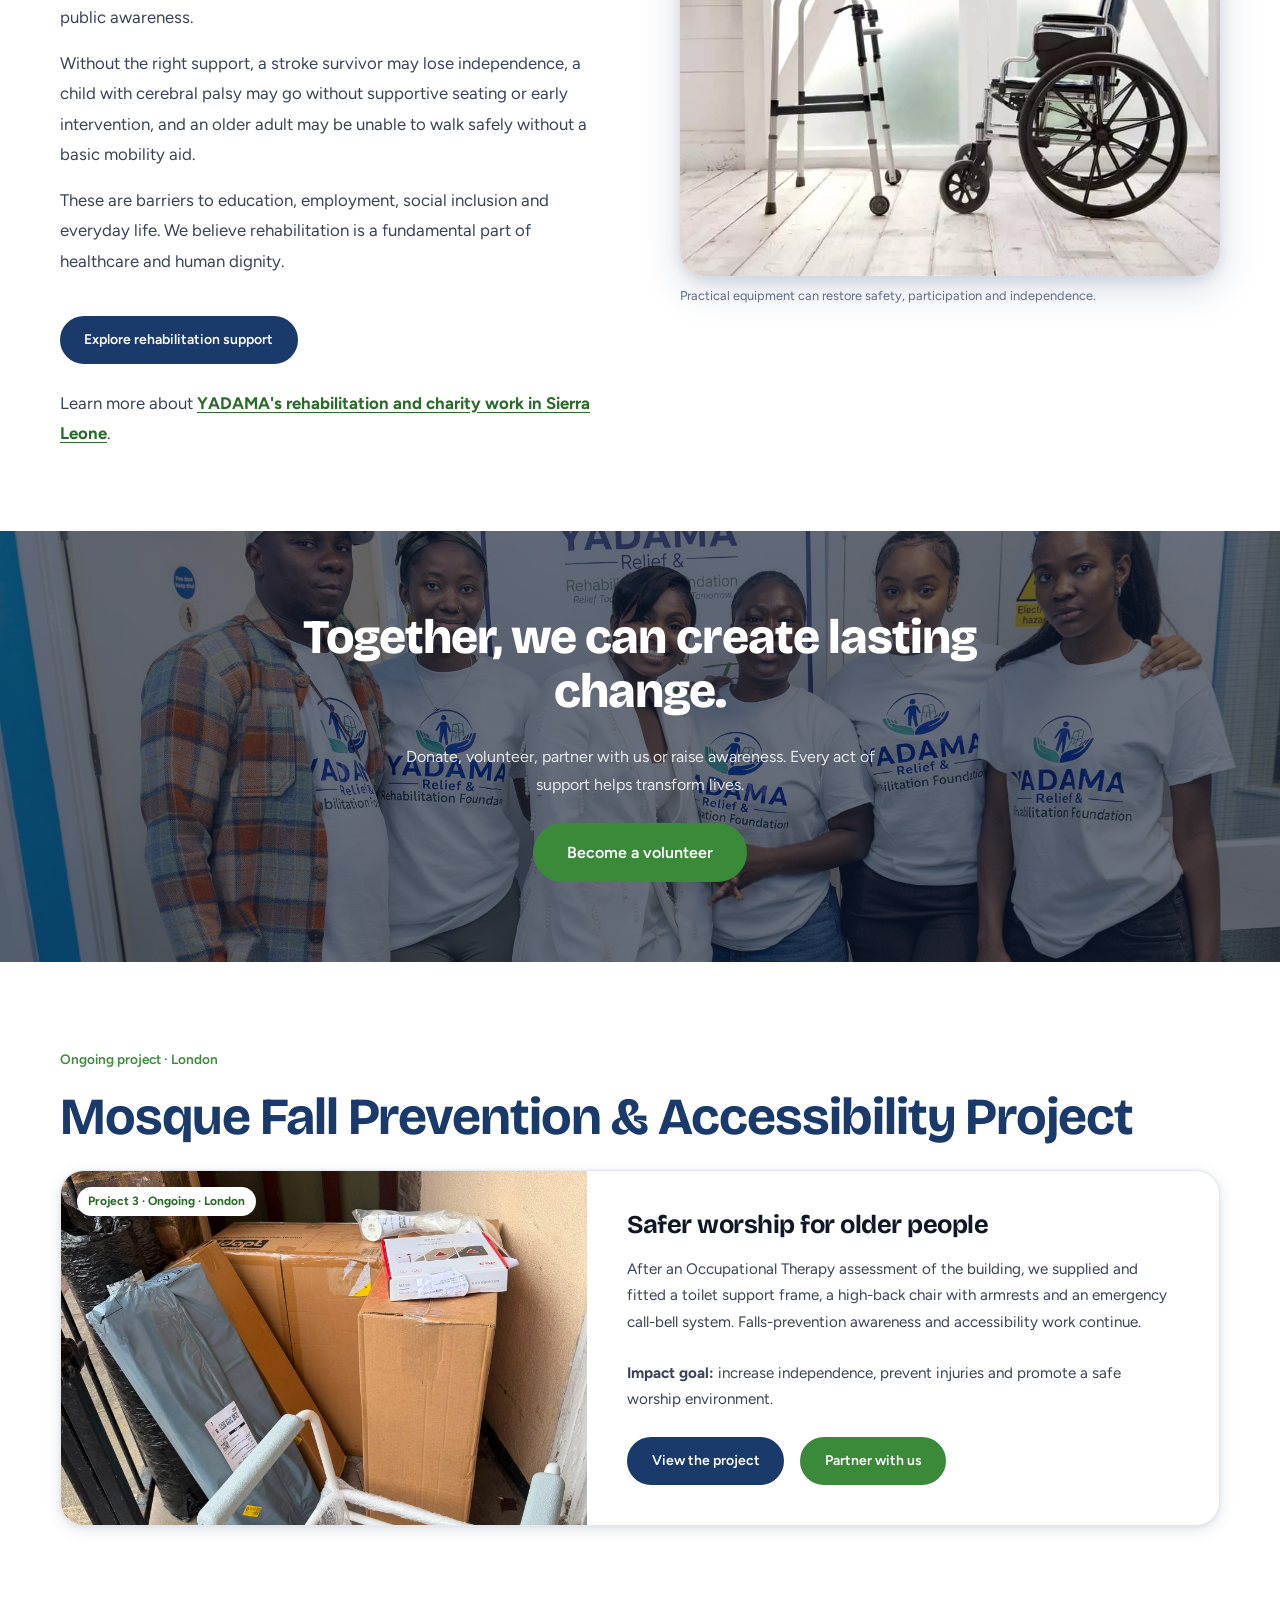
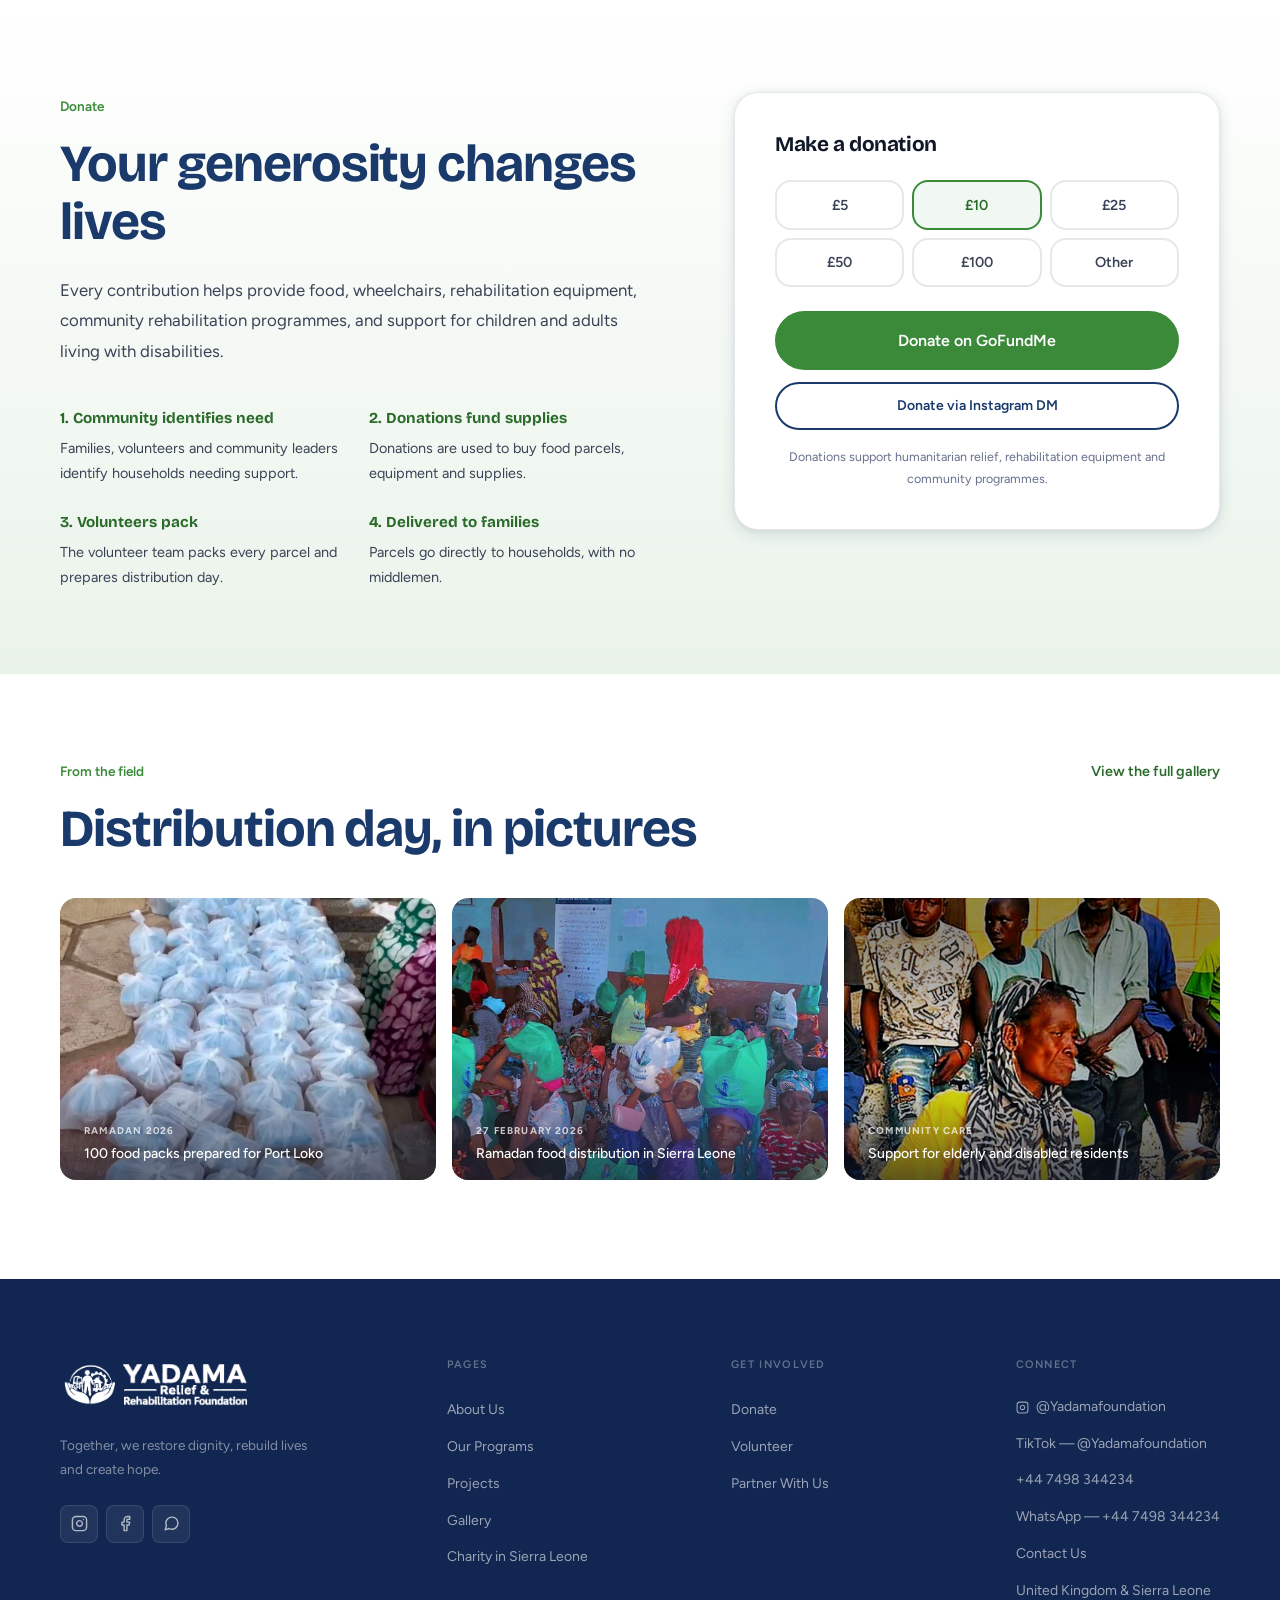
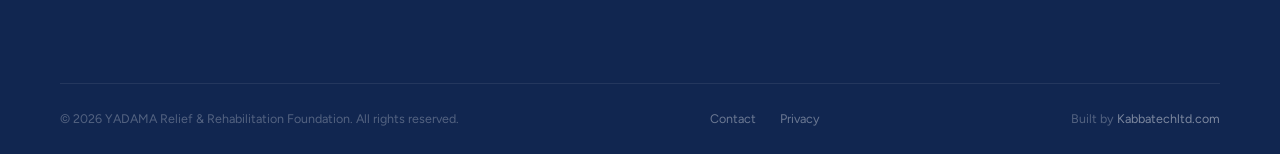
==== commit e1848f9b: "Use a volunteer team photo in the homepage call-to-action band Co-Authored-By: Claude Opus 5.5 <nore" ====
--- a/index.html
+++ b/index.html
@@ -417,7 +417,7 @@
     .band__img {
       position: absolute; inset: 0;
     }
-    .band__img img { width: 100%; height: 100%; object-fit: cover; object-position: center 55%; }
+    .band__img img { width: 100%; height: 100%; object-fit: cover; object-position: center 12%; }
     .band__img::after {
       content: ''; position: absolute; inset: 0;
       background: rgba(13, 27, 51, 0.62);
@@ -850,9 +850,9 @@
   </div>
 </section>
 
-<section class="band" aria-label="Community photo">
+<section class="band" aria-label="Our volunteers">
   <div class="band__img">
-    <img src="images/community-dist-clean.jpg" alt="" width="1115" height="787" loading="lazy" />
+    <img src="images/band-volunteers.jpg" alt="" width="2000" height="1333" loading="lazy" />
   </div>
   <div class="band__content">
     <h2 class="band__title reveal">Together, we can create lasting change.</h2>
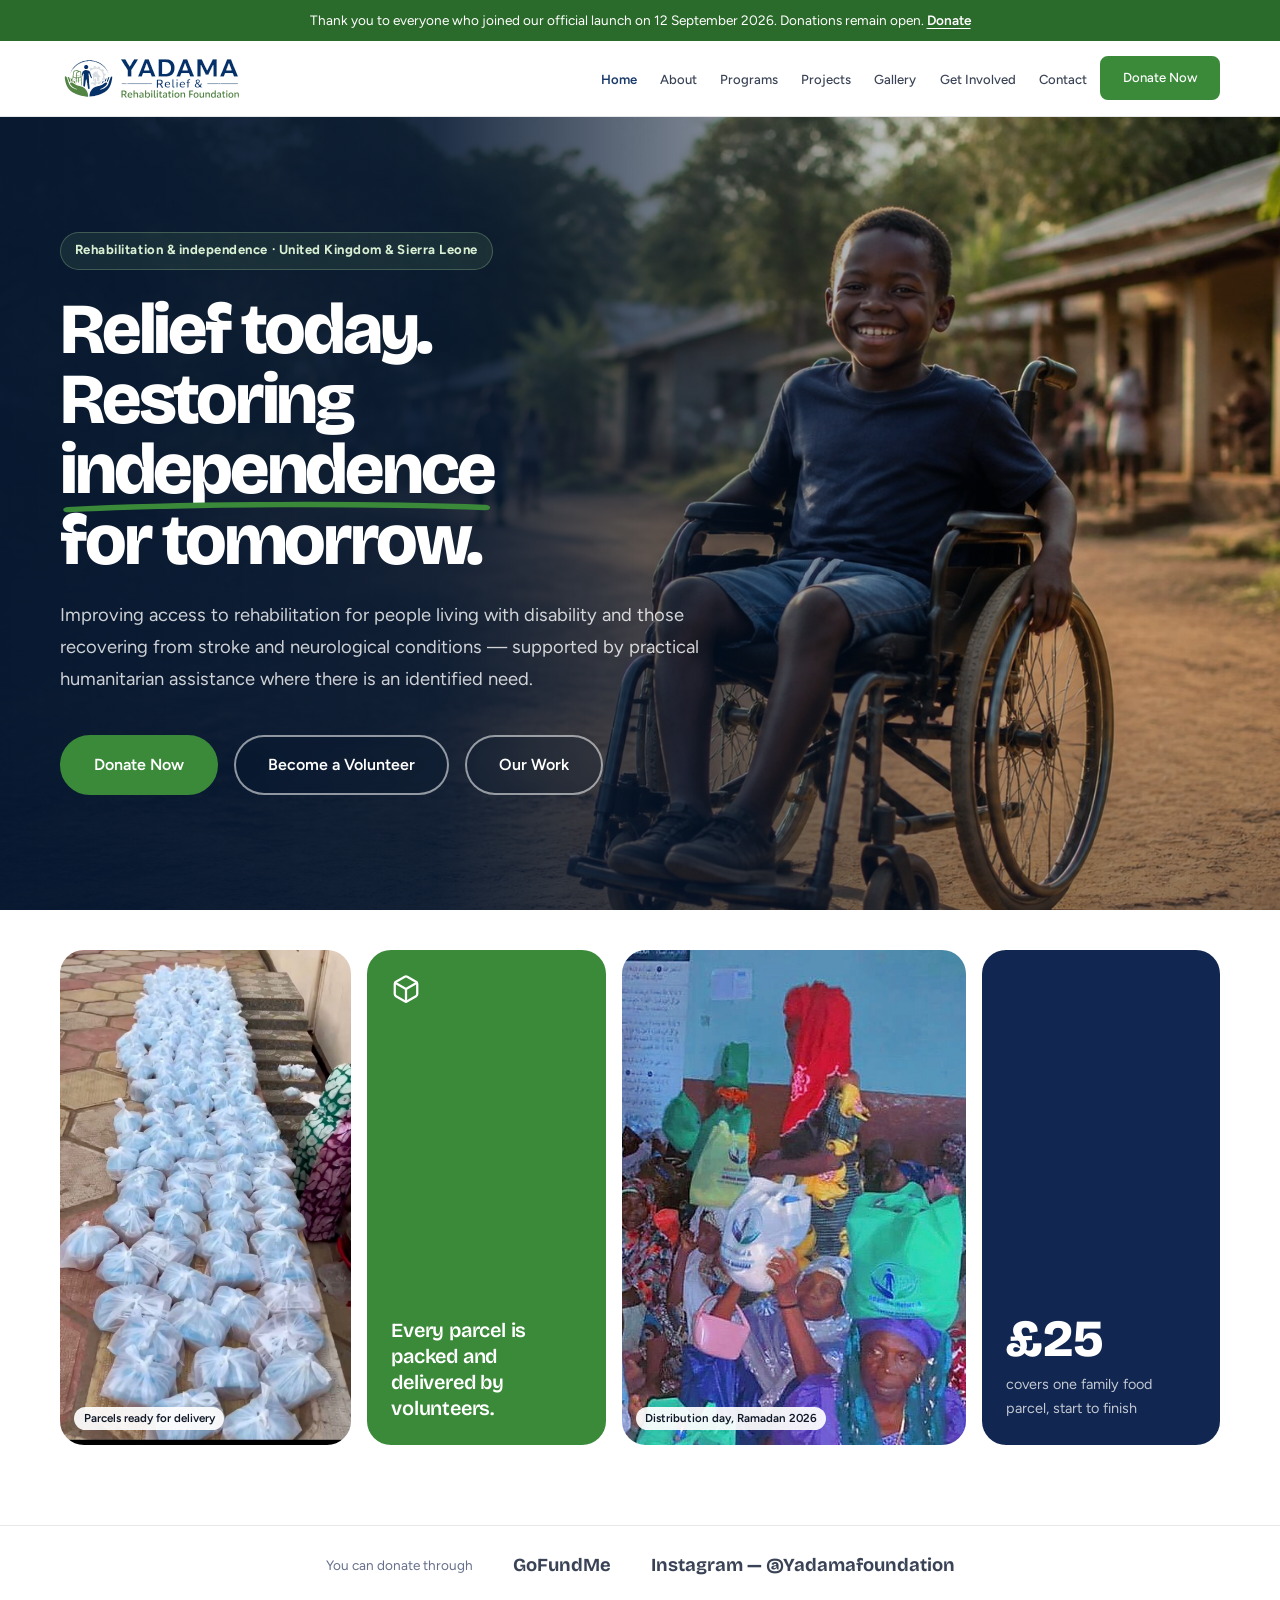
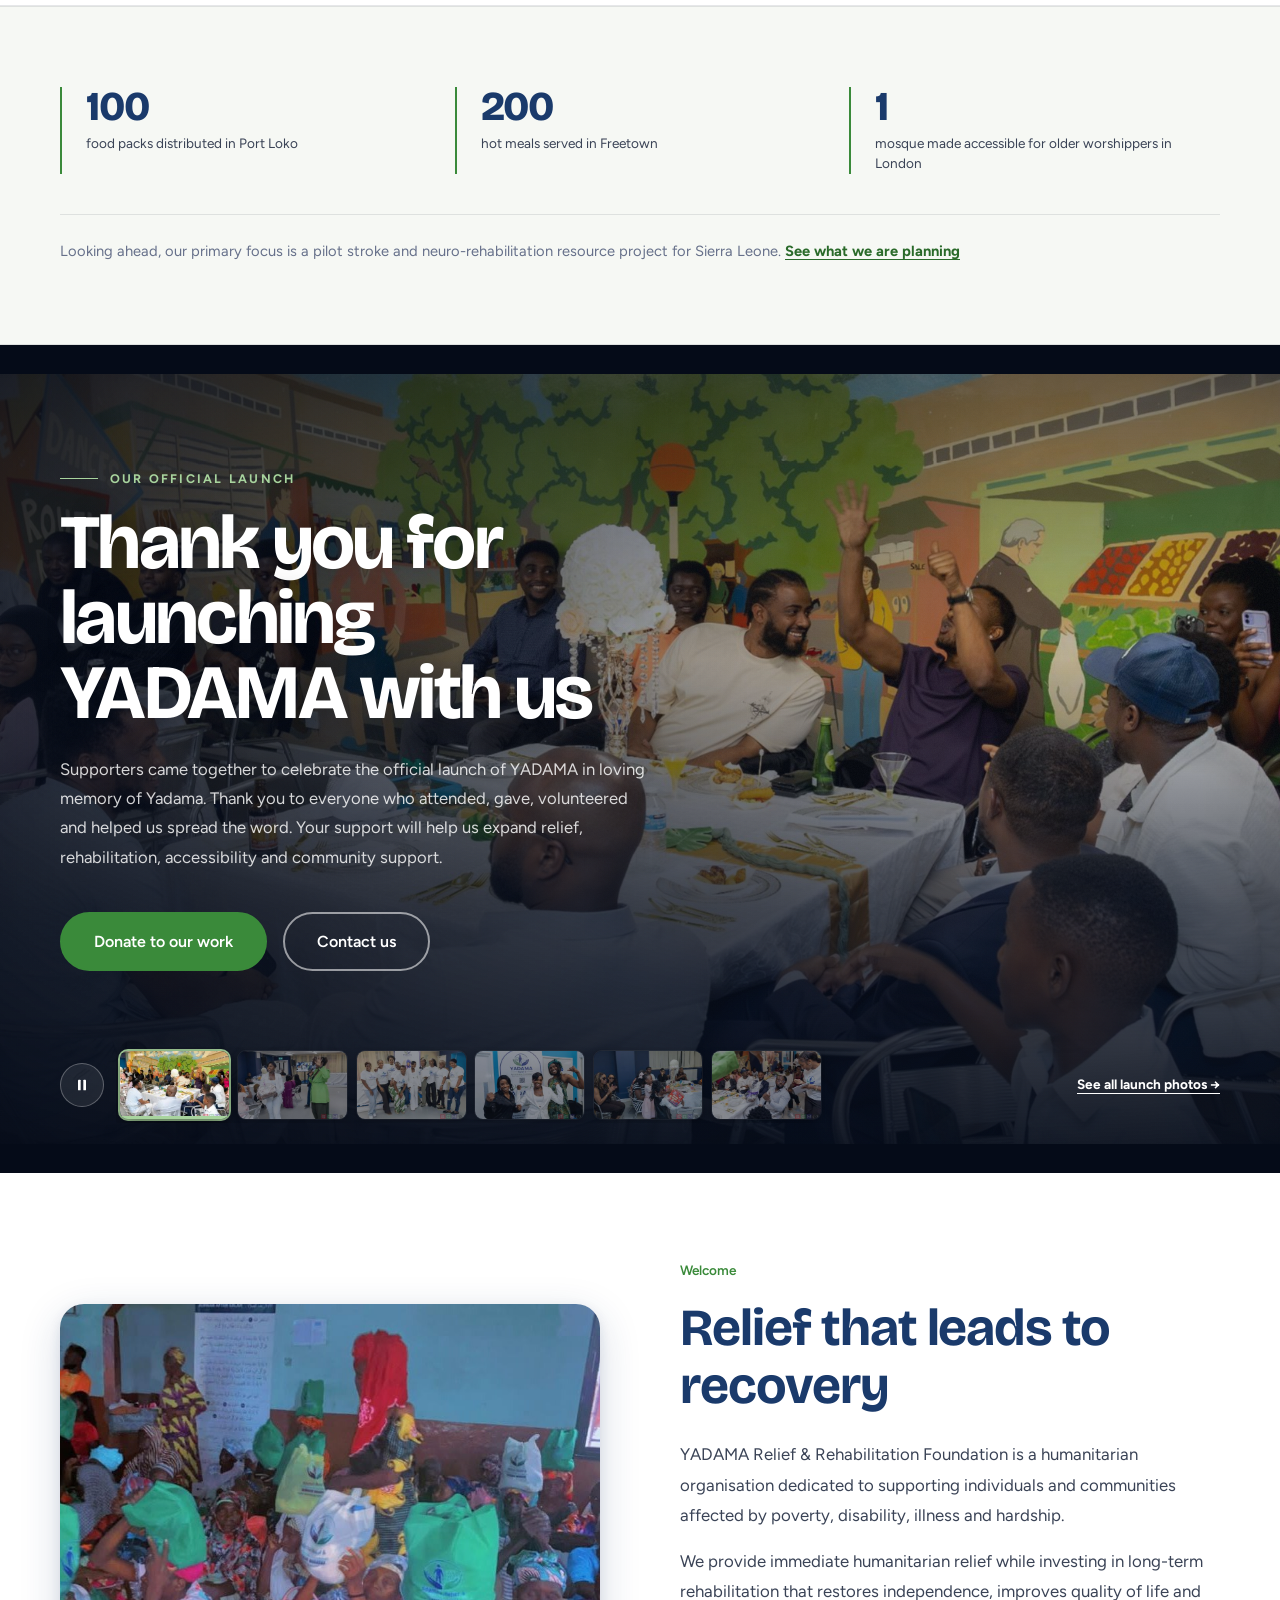
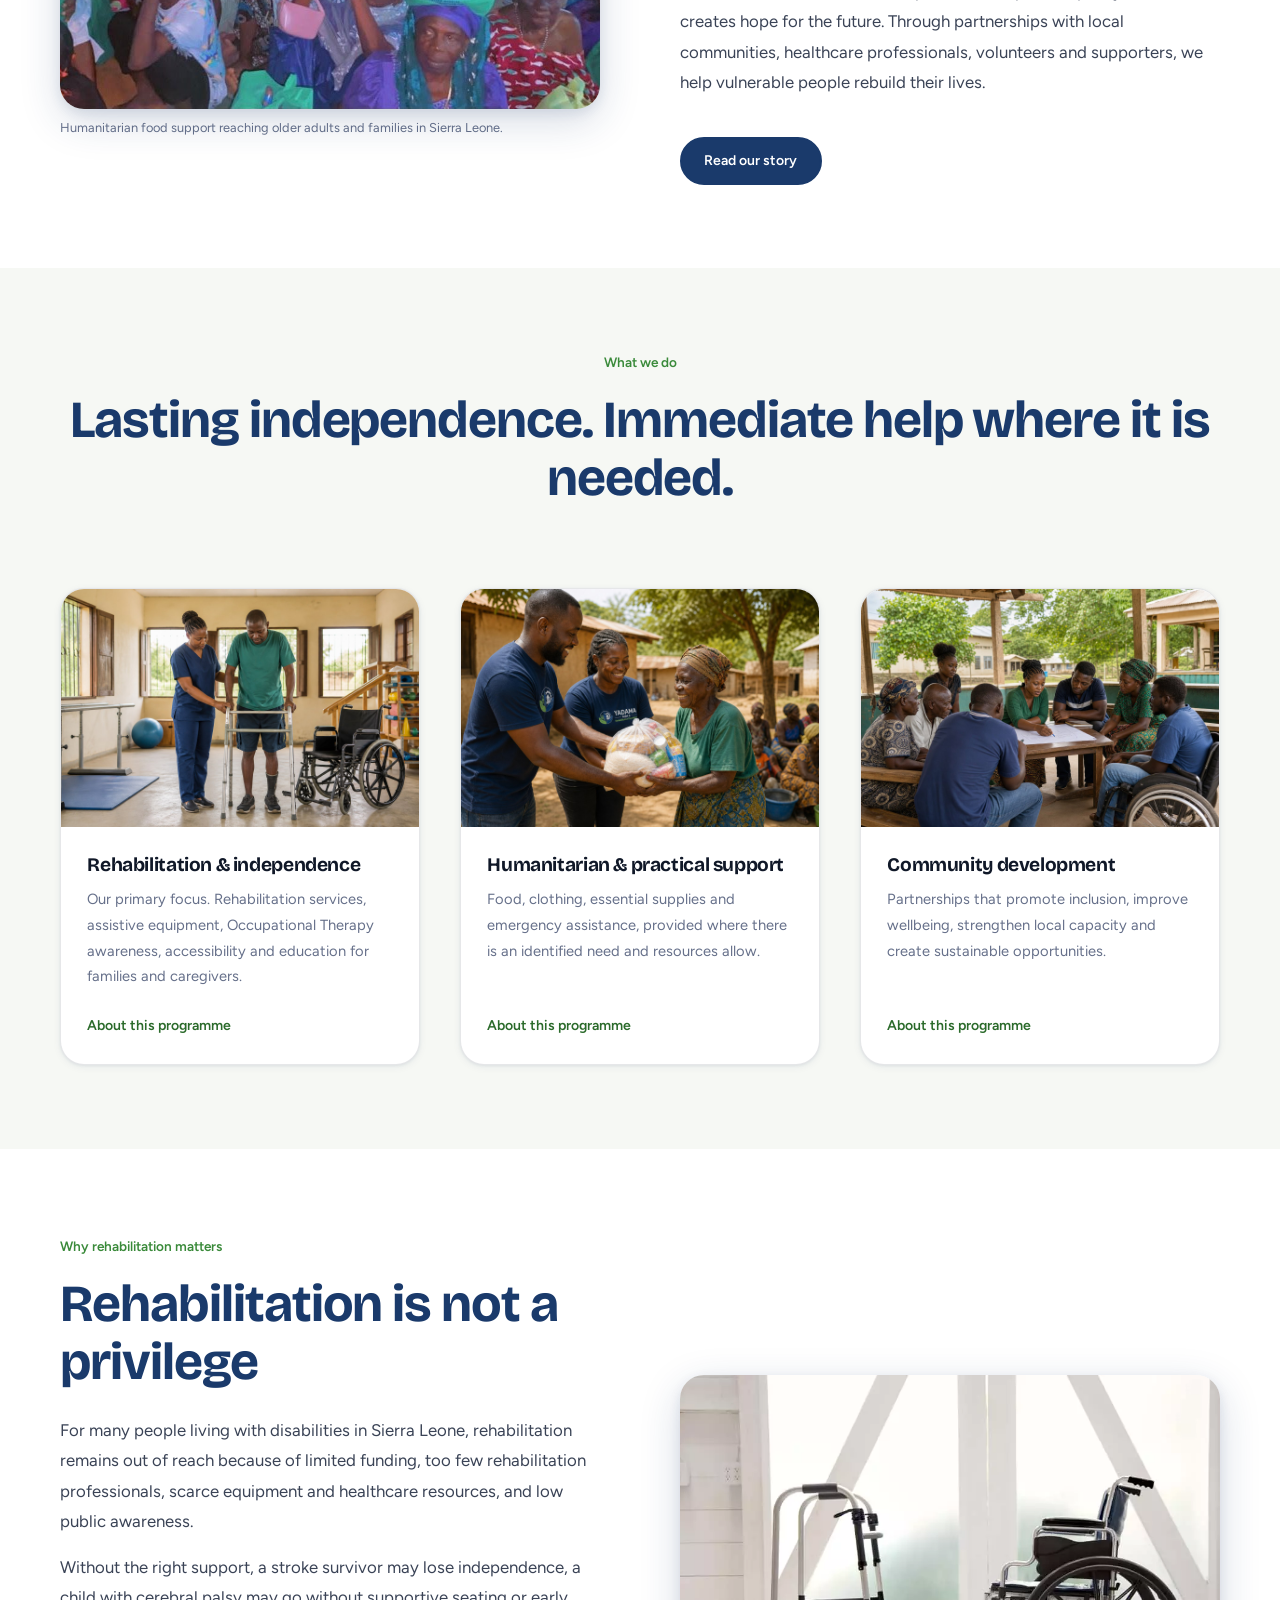
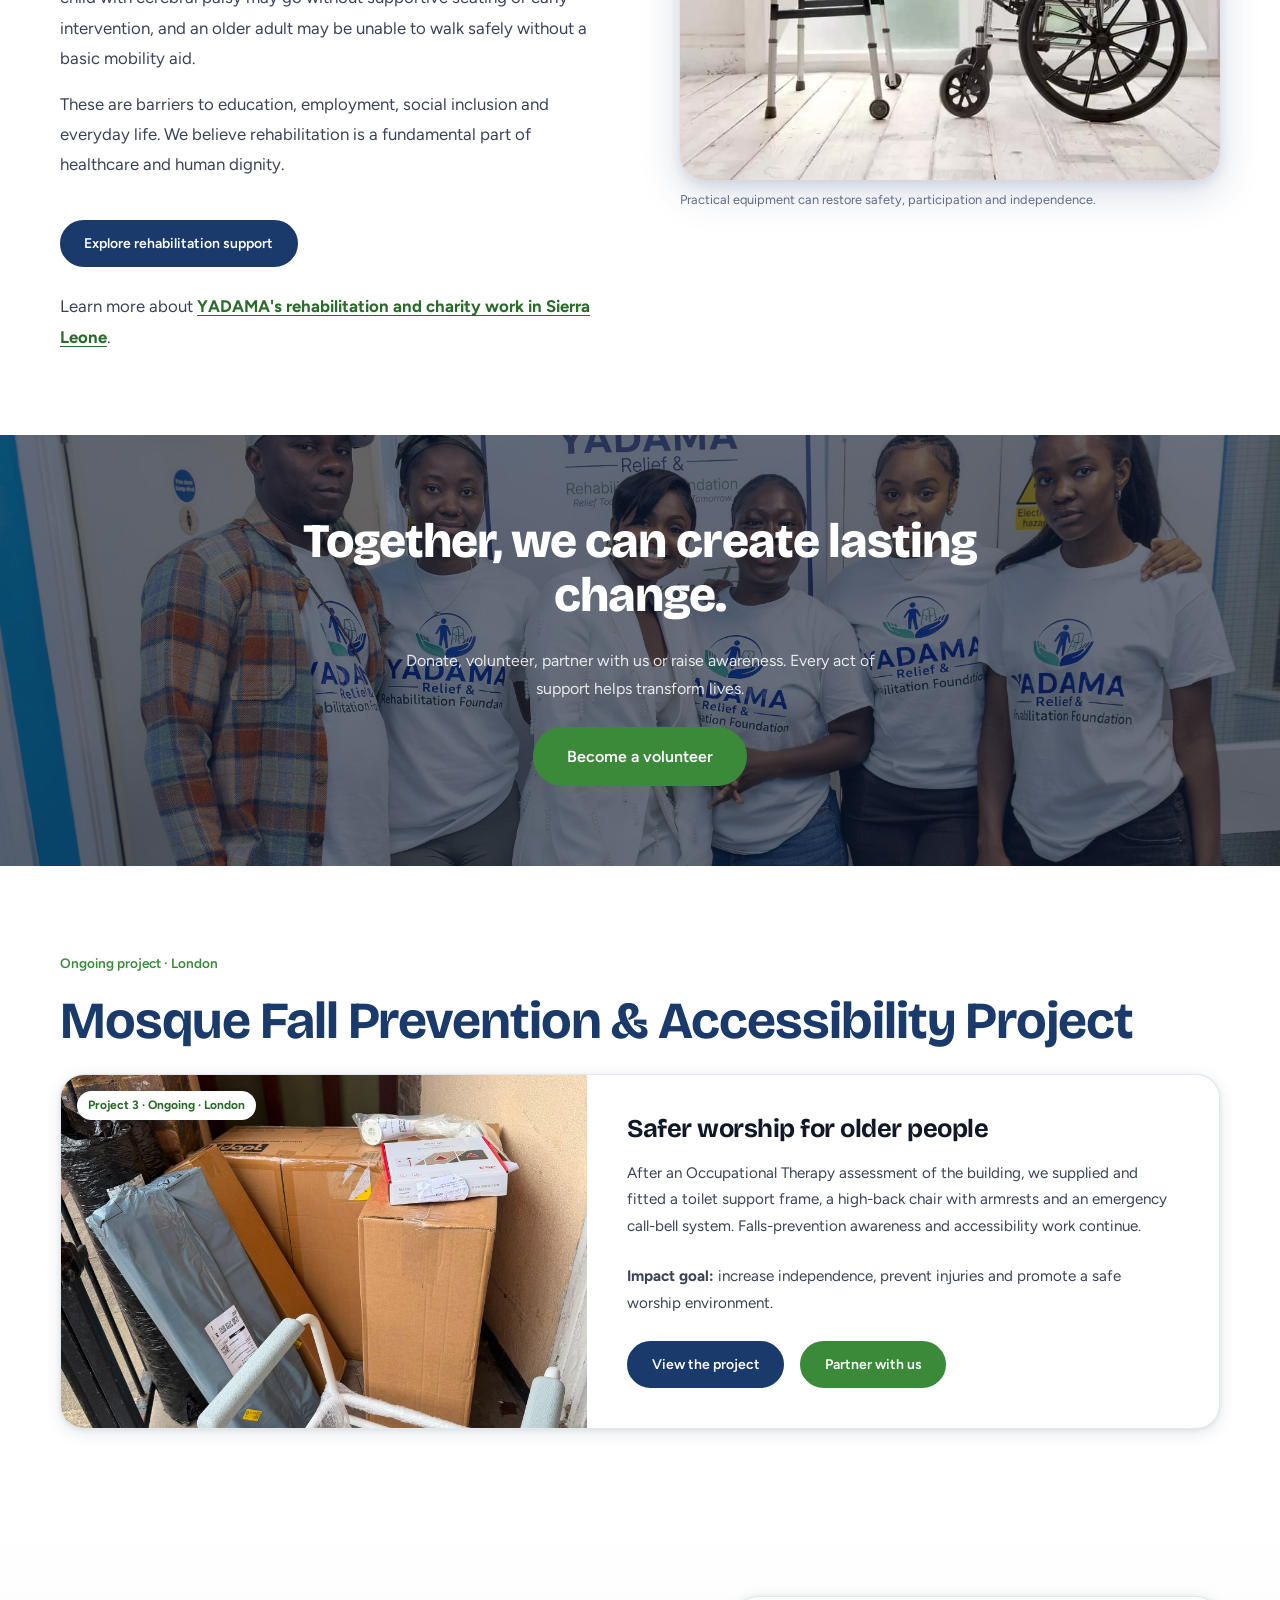
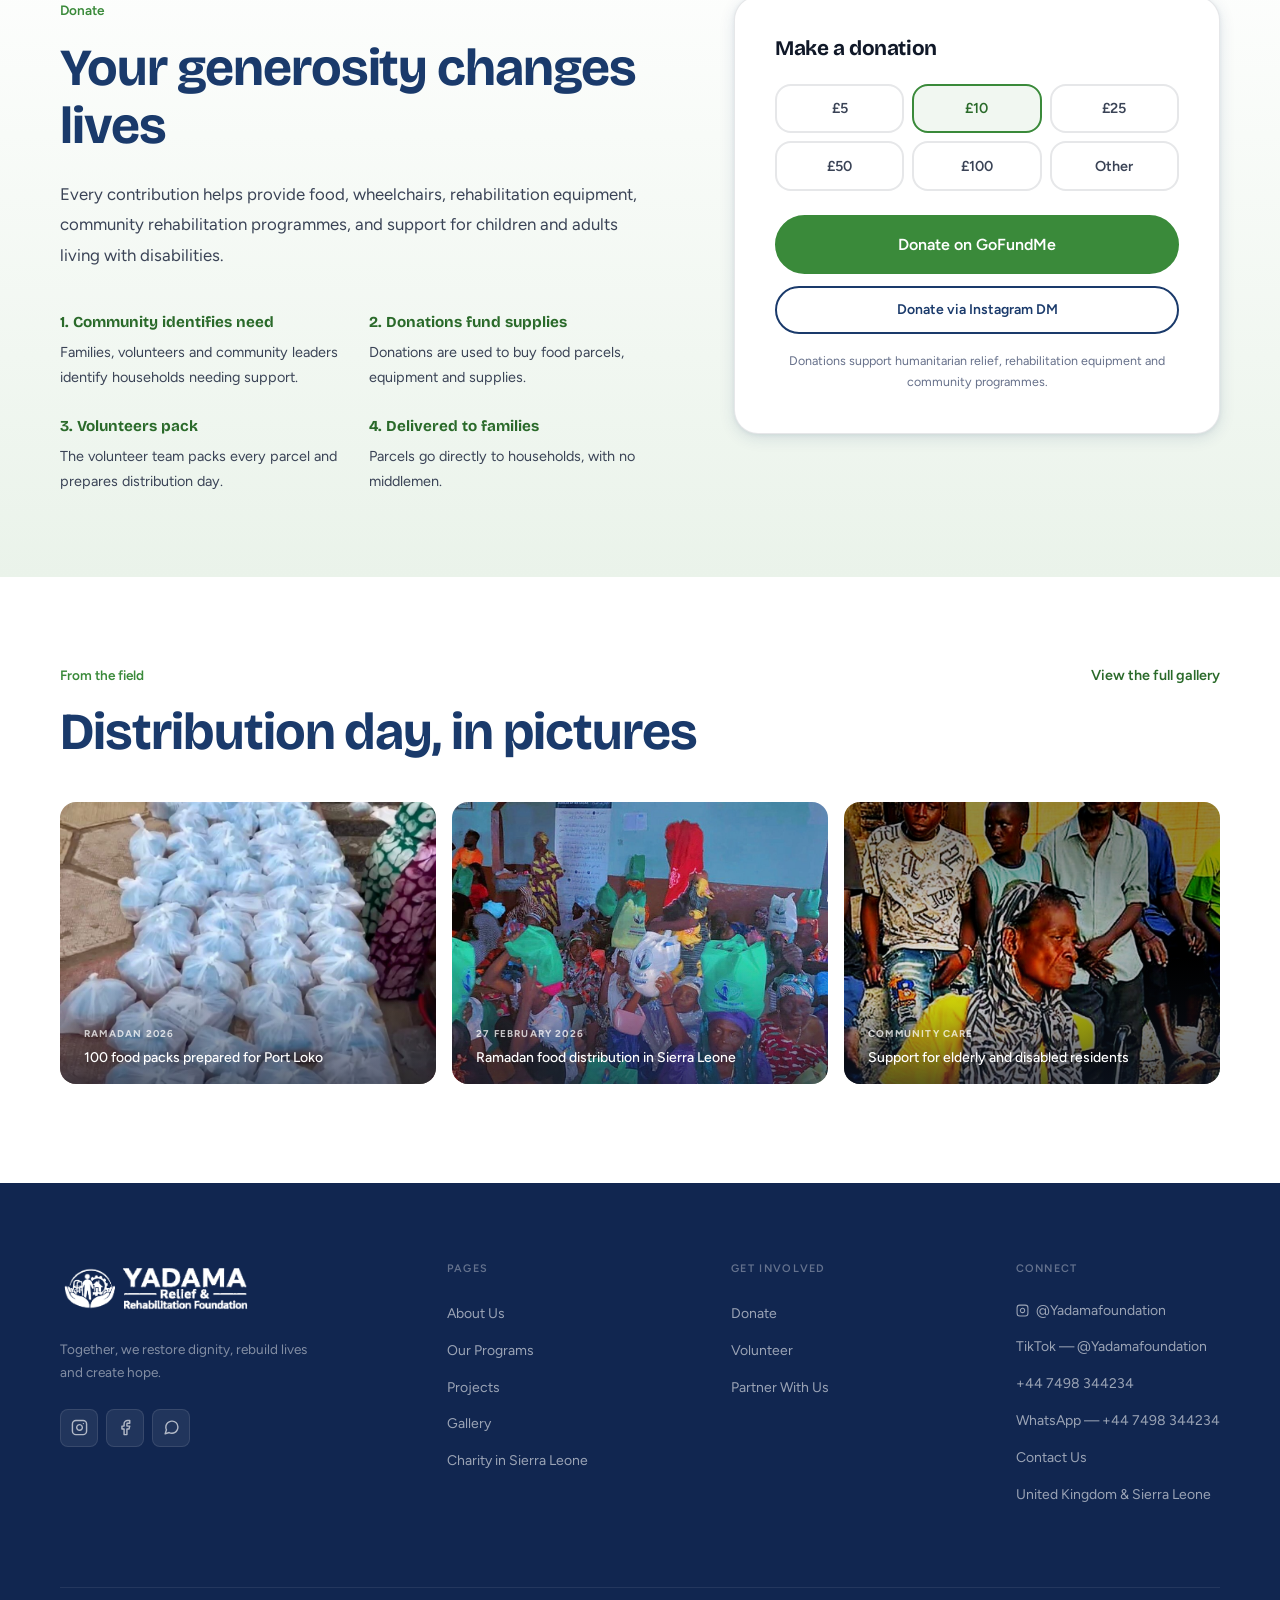
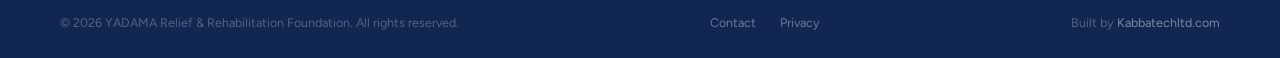
==== commit 5df935c8: "Turn the homepage launch section into a cinematic thank-you Full-bleed crossfading launch photos wit" ====
--- a/index.html
+++ b/index.html
@@ -265,71 +265,144 @@
     @media (max-width: 820px) { .impact__grid { grid-template-columns: 1fr 1fr; gap: var(--space-lg) var(--space-md); } }
     @media (max-width: 420px) { .impact__grid { grid-template-columns: 1fr; } }
 
-    /* OFFICIAL LAUNCH */
-    .launch-event { background:var(--blue-dark);color:var(--white);overflow:hidden; }
-    .launch-event__inner { display:grid;grid-template-columns:1.12fr 1fr;gap:var(--space-lg);align-items:center; }
-
-    /* Launch photo mosaic — glow stage behind a grid of event photos */
-    .launch-event__art { position:relative; }
-    .launch-event__art::before {
-      content:''; position:absolute; inset:-20% -16%; z-index:0; pointer-events:none;
-      mix-blend-mode:screen;
+    /* OFFICIAL LAUNCH — cinematic thank-you: crossfading, slowly zooming
+       launch photos behind a vignette, letterbox bars and a filmstrip */
+    .launch-cine {
+      --cine-ink: #050b18;
+      --cine-accent: #a8d49e;
+      --cine-slide: 7s;
+      position: relative; isolation: isolate; overflow: hidden;
+      min-height: clamp(600px, 92vh, 880px);
+      display: flex; flex-direction: column; justify-content: flex-end;
+      padding-block: clamp(4rem, 12vh, 7rem) clamp(2.5rem, 6vh, 3.5rem);
+      background: var(--cine-ink); color: var(--white);
+    }
+    /* Letterbox bars */
+    .launch-cine::before, .launch-cine::after {
+      content: ''; position: absolute; left: 0; right: 0; z-index: 2;
+      height: clamp(14px, 3.2vh, 30px); background: var(--cine-ink); pointer-events: none;
+    }
+    .launch-cine::before { top: 0; }
+    .launch-cine::after { bottom: 0; }
+
+    .launch-cine__slides { position: absolute; inset: 0; z-index: -2; }
+    .launch-cine__slide {
+      position: absolute; inset: 0; margin: 0; opacity: 0;
+      transition: opacity 1.6s cubic-bezier(0.4, 0, 0.2, 1);
+    }
+    .launch-cine__slide.is-active { opacity: 1; }
+    .launch-cine__slide img {
+      width: 100%; height: 100%; object-fit: cover; object-position: center 35%;
+      transform: scale(1.04); will-change: transform;
+    }
+    .launch-cine__slide.is-active img { animation: cine-drift-a calc(var(--cine-slide) + 1.6s) linear forwards; }
+    .launch-cine__slide:nth-child(even).is-active img { animation-name: cine-drift-b; }
+    @keyframes cine-drift-a {
+      from { transform: scale(1.04) translate3d(0, 0, 0); }
+      to   { transform: scale(1.16) translate3d(-2%, -1.5%, 0); }
+    }
+    @keyframes cine-drift-b {
+      from { transform: scale(1.16) translate3d(2%, 1%, 0); }
+      to   { transform: scale(1.04) translate3d(0, 0, 0); }
+    }
+
+    /* Vignette + readable lower-left title area + film grain */
+    .launch-cine__shade {
+      position: absolute; inset: 0; z-index: -1; pointer-events: none;
       background:
-        radial-gradient(ellipse 58% 52% at 26% 20%, rgba(74,170,74,0.75) 0%, transparent 68%),
-        radial-gradient(ellipse 54% 58% at 80% 84%, rgba(201,168,76,0.55) 0%, transparent 68%),
-        radial-gradient(ellipse 70% 65% at 50% 50%, rgba(42,82,149,0.55) 0%, transparent 72%);
-      filter:blur(34px); opacity:0.85;
-      transition:opacity 0.5s ease, transform 0.7s cubic-bezier(0.4,0,0.2,1);
-    }
-    .launch-event__art:hover::before { opacity:1;transform:scale(1.06); }
-    .launch-mosaic {
-      position:relative; z-index:1;
-      display:grid; grid-template-columns:1fr 1fr; gap:0.75rem;
-    }
-    .launch-mosaic__item {
-      position:relative; margin:0; overflow:hidden;
-      border-radius:var(--radius-md); aspect-ratio:4 / 3;
-      background:#071a35;
-      box-shadow:
-        0 2px 6px rgba(4,16,40,0.35),
-        0 18px 45px rgba(4,16,40,0.4),
-        0 0 0 1px rgba(255,255,255,0.06);
-    }
-    .launch-mosaic__item--tall { grid-row:span 2; aspect-ratio:auto; }
-    .launch-mosaic__item--wide { grid-column:1 / -1; aspect-ratio:16 / 7; }
-    .launch-mosaic__item::after {
-      content:''; position:absolute; inset:0; pointer-events:none;
-      background:linear-gradient(to top, rgba(4,16,40,0.35) 0%, transparent 45%);
-    }
-    .launch-mosaic__item img {
-      width:100%; height:100%; object-fit:cover; object-position:50% 30%;
-      transition:transform 0.6s cubic-bezier(0.4,0,0.2,1);
-    }
-    .launch-mosaic__item:hover img { transform:scale(1.04); }
-    .launch-mosaic__link {
-      position:relative; z-index:1; display:inline-block; margin-top:var(--space-sm);
-      color:var(--white); font-size:0.85rem; font-weight:700;
-      text-decoration:underline; text-underline-offset:4px;
-      transition:opacity 0.2s ease;
-    }
-    .launch-mosaic__link:hover { opacity:0.8; }
-    .launch-mosaic__link:active { opacity:0.65; }
-    .launch-mosaic__link:focus-visible { outline:2px solid #a8d49e; outline-offset:3px; border-radius:2px; }
-    .launch-event .section-label { color:#a8d49e; }
-    .launch-event__title { color:var(--white);font-size:clamp(2rem,3.6vw,3.2rem);line-height:1.06;margin-bottom:var(--space-md); }
-    .launch-event__intro { color:rgba(255,255,255,0.76);font-size:1.05rem;max-width:54ch;margin-bottom:var(--space-lg); }
-    .launch-event__details { display:grid;grid-template-columns:repeat(2,1fr);gap:var(--space-sm);margin-bottom:var(--space-lg); }
-    .launch-detail { border-top:1px solid rgba(255,255,255,0.18);padding-top:var(--space-sm); }
-    .launch-detail__label { color:#a8d49e;font-size:0.72rem;font-weight:700;text-transform:uppercase;letter-spacing:0.1em; }
-    .launch-detail__value { color:var(--white);font-weight:600;margin-top:0.25rem; }
-    .launch-impact { display:flex;flex-wrap:wrap;gap:0.55rem;margin-top:var(--space-md); }
-    .launch-impact span { border:1px solid rgba(255,255,255,0.16);background:rgba(255,255,255,0.07);border-radius:var(--radius-full);padding:0.55em 0.9em;font-size:0.78rem; }
-    @media (max-width:860px) {
-      .launch-event__inner { grid-template-columns:1fr;gap:var(--space-xl); }
-      .launch-event__art { max-width:560px;margin-inline:auto; }
-      .launch-event__art::before { inset:-7% -5%;filter:blur(30px); }
-    }
-    @media (max-width:520px) { .launch-event__details { grid-template-columns:1fr; } }
+        linear-gradient(to top, rgba(5,11,24,0.96) 0%, rgba(5,11,24,0.7) 32%, rgba(5,11,24,0.18) 62%, rgba(5,11,24,0.55) 100%),
+        linear-gradient(to right, rgba(5,11,24,0.78) 0%, rgba(5,11,24,0.25) 55%, transparent 80%),
+        radial-gradient(ellipse 120% 90% at 50% 45%, transparent 55%, rgba(5,11,24,0.7) 100%);
+    }
+    .launch-cine__shade::after {
+      content: ''; position: absolute; inset: 0; opacity: 0.07; mix-blend-mode: overlay;
+      background-image: url("data:image/svg+xml,%3Csvg xmlns='http://www.w3.org/2000/svg' width='160' height='160'%3E%3Cfilter id='n'%3E%3CfeTurbulence type='fractalNoise' baseFrequency='0.8' numOctaves='3' stitchTiles='stitch'/%3E%3CfeColorMatrix values='0 0 0 0 1 0 0 0 0 1 0 0 0 0 1 0 0 0 1 0'/%3E%3C/filter%3E%3Crect width='160' height='160' filter='url(%23n)'/%3E%3C/svg%3E");
+    }
+
+    .launch-cine__content { position: relative; }
+    .launch-cine__eyebrow {
+      display: inline-flex; align-items: center; gap: 0.7rem;
+      color: var(--cine-accent); font-size: 0.78rem; font-weight: 700;
+      letter-spacing: 0.18em; text-transform: uppercase; margin-bottom: var(--space-sm);
+    }
+    .launch-cine__eyebrow::before { content: ''; width: 2.4rem; height: 1px; background: currentColor; }
+    .launch-cine__title {
+      color: var(--white); font-size: clamp(2.5rem, 6vw, 5.4rem); line-height: 0.98;
+      letter-spacing: -0.035em; max-width: 13ch; margin-bottom: var(--space-md);
+      text-shadow: 0 2px 30px rgba(5,11,24,0.45);
+    }
+    .launch-cine__intro {
+      color: rgba(255,255,255,0.82); font-size: clamp(1rem, 1.3vw, 1.15rem);
+      max-width: 54ch; margin-bottom: var(--space-lg);
+    }
+    .launch-cine__ctas { display: flex; flex-wrap: wrap; gap: var(--space-sm); }
+
+    /* Filmstrip */
+    .launch-cine__reel {
+      position: relative; display: flex; align-items: center; gap: var(--space-sm);
+      margin-top: var(--space-xl);
+    }
+    .launch-cine__thumbs {
+      display: flex; gap: 0.6rem; overflow-x: auto; scrollbar-width: none;
+      padding: 4px; margin: -4px;
+    }
+    .launch-cine__thumbs::-webkit-scrollbar { display: none; }
+    .launch-cine__thumb {
+      position: relative; flex: 0 0 auto; width: clamp(64px, 8.5vw, 124px); aspect-ratio: 16 / 10;
+      padding: 0; border: 0; border-radius: var(--radius-sm); overflow: hidden; cursor: pointer;
+      background: #0b1730; opacity: 0.5;
+      box-shadow: 0 2px 8px rgba(0,0,0,0.45), 0 0 0 1px rgba(255,255,255,0.12);
+      transition: opacity 0.3s ease, transform 0.25s cubic-bezier(0.34, 1.56, 0.64, 1);
+    }
+    .launch-cine__thumb img { width: 100%; height: 100%; object-fit: cover; }
+    .launch-cine__thumb:hover { opacity: 0.85; transform: translateY(-3px); }
+    .launch-cine__thumb:active { transform: scale(0.96); }
+    .launch-cine__thumb:focus-visible { outline: 2px solid var(--cine-accent); outline-offset: 3px; opacity: 1; }
+    .launch-cine__thumb[aria-current="true"] { opacity: 1; box-shadow: 0 4px 16px rgba(0,0,0,0.5), 0 0 0 2px var(--cine-accent); }
+    .launch-cine__progress {
+      position: absolute; left: 0; right: 0; bottom: 0; height: 3px;
+      background: var(--cine-accent); transform: scaleX(0); transform-origin: left center;
+    }
+    .launch-cine__thumb[aria-current="true"] .launch-cine__progress { animation: cine-progress var(--cine-slide) linear forwards; }
+    .launch-cine.is-paused .launch-cine__progress,
+    .launch-cine.is-paused .launch-cine__slide.is-active img { animation-play-state: paused; }
+    @keyframes cine-progress { to { transform: scaleX(1); } }
+
+    .launch-cine__toggle {
+      flex: 0 0 auto; width: 44px; height: 44px; border-radius: var(--radius-full);
+      display: grid; place-items: center; cursor: pointer;
+      color: var(--white); background: rgba(255,255,255,0.08);
+      border: 1px solid rgba(255,255,255,0.28);
+      transition: transform 0.2s cubic-bezier(0.34, 1.56, 0.64, 1), opacity 0.2s ease;
+    }
+    .launch-cine__toggle:hover { transform: scale(1.08); }
+    .launch-cine__toggle:active { transform: scale(0.94); }
+    .launch-cine__toggle:focus-visible { outline: 2px solid var(--cine-accent); outline-offset: 3px; }
+    .launch-cine__toggle .icon-play { display: none; }
+    .launch-cine.is-user-paused .launch-cine__toggle .icon-play { display: block; }
+    .launch-cine.is-user-paused .launch-cine__toggle .icon-pause { display: none; }
+    .launch-cine__gallery-link {
+      margin-left: auto; color: var(--white); font-size: 0.85rem; font-weight: 700; white-space: nowrap;
+      text-decoration: underline; text-underline-offset: 4px; transition: opacity 0.2s ease;
+    }
+    .launch-cine__gallery-link:hover { opacity: 0.8; }
+    .launch-cine__gallery-link:active { opacity: 0.65; }
+    .launch-cine__gallery-link:focus-visible { outline: 2px solid var(--cine-accent); outline-offset: 3px; border-radius: 2px; }
+
+    @media (max-width: 700px) {
+      .launch-cine { min-height: 640px; }
+      .launch-cine__slide img { object-position: center 30%; }
+      .launch-cine__shade {
+        background:
+          linear-gradient(to top, rgba(5,11,24,0.97) 0%, rgba(5,11,24,0.8) 45%, rgba(5,11,24,0.25) 75%, rgba(5,11,24,0.6) 100%);
+      }
+      .launch-cine__reel { flex-wrap: wrap; }
+      .launch-cine__thumbs { order: 2; width: 100%; }
+    }
+    @media (prefers-reduced-motion: reduce) {
+      .launch-cine__slide, .launch-cine__slide img { transition: none; animation: none !important; transform: none; }
+      .launch-cine__progress { display: none; }
+    }
 
     /* MISSION */
     .mission { background: var(--white); }
@@ -569,14 +642,6 @@
         gap: 1.6rem 1rem;
       }
       .impact__item { padding-left: 0.8rem; }
-
-      .launch-event__inner { gap: 1.75rem; }
-      .launch-mosaic { gap: 0.5rem; }
-      .launch-event__details {
-        grid-template-columns: repeat(2, minmax(0, 1fr));
-        gap: 0.9rem;
-      }
-      .launch-detail__value { font-size: 0.9rem; line-height: 1.5; }
 
       .mission__inner { gap: 1.5rem; }
       .mission__img { aspect-ratio: 4 / 3; }
@@ -715,44 +780,40 @@
   </div>
 </section>
 
-<section class="launch-event section" id="official-launch" aria-labelledby="launch-heading">
-  <div class="container launch-event__inner">
-    <div class="launch-event__art reveal">
-      <div class="launch-mosaic">
-        <figure class="launch-mosaic__item launch-mosaic__item--tall">
-          <img src="images/home-launch-flowers.jpg" alt="Founder Adama holding flowers with a guest at the official YADAMA launch" width="734" height="1100" loading="lazy" />
-        </figure>
-        <figure class="launch-mosaic__item">
-          <img src="images/home-launch-guests-at-tables.jpg" alt="Guests celebrating together at tables in Rouel Road TRA Hall" width="1000" height="667" loading="lazy" />
-        </figure>
-        <figure class="launch-mosaic__item">
-          <img src="images/home-launch-volunteer-team.jpg" alt="The YADAMA volunteer team in matching T-shirts with the founder" width="1000" height="667" loading="lazy" />
-        </figure>
-        <figure class="launch-mosaic__item launch-mosaic__item--wide">
-          <img src="images/home-launch-auction.jpg" alt="Guests bidding during the launch fundraising auction" width="1200" height="800" loading="lazy" />
-        </figure>
-      </div>
-      <a class="launch-mosaic__link" href="gallery.html">See all launch photos &rarr;</a>
-    </div>
-    <div>
-      <p class="section-label reveal">Official launch &middot; 12 September 2026</p>
-      <h2 class="launch-event__title reveal" id="launch-heading">Thank you for launching YADAMA with us</h2>
-      <p class="launch-event__intro reveal">On Saturday, 12 September 2026, supporters came together in Bermondsey to celebrate the official launch of YADAMA in loving memory of Yadama. Thank you to everyone who attended, gave and helped us spread the word. Your support will help us expand relief, rehabilitation, accessibility and community support.</p>
-      <div class="launch-event__details reveal">
-        <div class="launch-detail"><p class="launch-detail__label">Date</p><p class="launch-detail__value">Saturday, 12 September 2026</p></div>
-        <div class="launch-detail"><p class="launch-detail__label">Time</p><p class="launch-detail__value">3:00 pm–11:00 pm</p></div>
-        <div class="launch-detail"><p class="launch-detail__label">Venue</p><p class="launch-detail__value">Rouel Road TRA Hall, Bermondsey</p></div>
-        <div class="launch-detail"><p class="launch-detail__label">Address</p><p class="launch-detail__value">London, SE16 3UQ</p></div>
-      </div>
-      <div class="launch-impact reveal" aria-label="Our impact before launch">
-        <span>100 food packs · Port Loko</span>
-        <span>200 hot meals · Freetown</span>
-        <span>Mosque accessibility · London</span>
-      </div>
-      <div class="hero__ctas reveal" style="justify-content:flex-start;margin-top:var(--space-lg)">
-        <a href="get-involved.html#donate" class="btn btn--green btn--lg">Donate to our work</a>
-        <a href="contact.html" class="btn btn--ghost-white btn--lg">Contact us</a>
-      </div>
+<section class="launch-cine" id="official-launch" aria-labelledby="launch-heading">
+  <div class="launch-cine__slides" aria-hidden="true">
+    <figure class="launch-cine__slide is-active"><img src="images/launch-cine-1.jpg" alt="" width="1920" height="1280" loading="lazy" decoding="async" /></figure>
+    <figure class="launch-cine__slide"><img src="images/launch-cine-2.jpg" alt="" width="1920" height="1280" loading="lazy" decoding="async" /></figure>
+    <figure class="launch-cine__slide"><img src="images/launch-cine-3.jpg" alt="" width="1920" height="1280" loading="lazy" decoding="async" /></figure>
+    <figure class="launch-cine__slide"><img src="images/launch-cine-4.jpg" alt="" width="1920" height="1280" loading="lazy" decoding="async" /></figure>
+    <figure class="launch-cine__slide"><img src="images/launch-cine-5.jpg" alt="" width="1920" height="1280" loading="lazy" decoding="async" /></figure>
+    <figure class="launch-cine__slide"><img src="images/launch-cine-6.jpg" alt="" width="1920" height="1280" loading="lazy" decoding="async" /></figure>
+  </div>
+  <div class="launch-cine__shade" aria-hidden="true"></div>
+
+  <div class="container launch-cine__content">
+    <p class="launch-cine__eyebrow reveal">Our official launch</p>
+    <h2 class="launch-cine__title reveal" id="launch-heading">Thank you for launching YADAMA with us</h2>
+    <p class="launch-cine__intro reveal">Supporters came together to celebrate the official launch of YADAMA in loving memory of Yadama. Thank you to everyone who attended, gave, volunteered and helped us spread the word. Your support will help us expand relief, rehabilitation, accessibility and community support.</p>
+    <div class="launch-cine__ctas reveal">
+      <a href="get-involved.html#donate" class="btn btn--green btn--lg">Donate to our work</a>
+      <a href="contact.html" class="btn btn--ghost-white btn--lg">Contact us</a>
+    </div>
+
+    <div class="launch-cine__reel reveal">
+      <button class="launch-cine__toggle" type="button" aria-label="Pause the launch photo slideshow">
+        <svg class="icon-pause" width="16" height="16" viewBox="0 0 24 24" fill="currentColor" aria-hidden="true"><rect x="6" y="4" width="4" height="16" rx="1"/><rect x="14" y="4" width="4" height="16" rx="1"/></svg>
+        <svg class="icon-play" width="16" height="16" viewBox="0 0 24 24" fill="currentColor" aria-hidden="true"><path d="M7 4.5v15a1 1 0 0 0 1.5.86l12-7.5a1 1 0 0 0 0-1.72l-12-7.5A1 1 0 0 0 7 4.5Z"/></svg>
+      </button>
+      <div class="launch-cine__thumbs" role="group" aria-label="Launch photos">
+        <button class="launch-cine__thumb" type="button" aria-label="Show photo 1: Guests celebrating together at the tables" aria-current="true"><img src="images/launch-cine-1-thumb.jpg" alt="" width="320" height="213" loading="lazy" /><span class="launch-cine__progress"></span></button>
+        <button class="launch-cine__thumb" type="button" aria-label="Show photo 2: Bidding during the fundraising auction"><img src="images/launch-cine-2-thumb.jpg" alt="" width="320" height="213" loading="lazy" /><span class="launch-cine__progress"></span></button>
+        <button class="launch-cine__thumb" type="button" aria-label="Show photo 3: The YADAMA volunteer team with our founder"><img src="images/launch-cine-3-thumb.jpg" alt="" width="320" height="213" loading="lazy" /><span class="launch-cine__progress"></span></button>
+        <button class="launch-cine__thumb" type="button" aria-label="Show photo 4: Adama welcoming guests to the launch"><img src="images/launch-cine-4-thumb.jpg" alt="" width="320" height="213" loading="lazy" /><span class="launch-cine__progress"></span></button>
+        <button class="launch-cine__thumb" type="button" aria-label="Show photo 5: Families celebrating together"><img src="images/launch-cine-5-thumb.jpg" alt="" width="320" height="213" loading="lazy" /><span class="launch-cine__progress"></span></button>
+        <button class="launch-cine__thumb" type="button" aria-label="Show photo 6: Guests enjoying the auction"><img src="images/launch-cine-6-thumb.jpg" alt="" width="320" height="213" loading="lazy" /><span class="launch-cine__progress"></span></button>
+      </div>
+      <a class="launch-cine__gallery-link" href="gallery.html">See all launch photos &rarr;</a>
     </div>
   </div>
 </section>
@@ -1022,6 +1083,50 @@
 
 <script src="js/main.js"></script>
 <script>
+  // Launch slideshow: crossfades while on screen; the visitor can pause it,
+  // and it stays still for visitors who prefer reduced motion
+  (() => {
+    const cine = document.querySelector('.launch-cine');
+    if (!cine) return;
+    const slides = [...cine.querySelectorAll('.launch-cine__slide')];
+    const thumbs = [...cine.querySelectorAll('.launch-cine__thumb')];
+    const toggle = cine.querySelector('.launch-cine__toggle');
+    const reduced = window.matchMedia('(prefers-reduced-motion: reduce)').matches;
+    const duration = 7000;
+    let index = 0, timer = null, onScreen = false, userPaused = reduced;
+
+    const restart = el => { el.style.animation = 'none'; void el.offsetWidth; el.style.animation = ''; };
+    const sync = () => {
+      const still = userPaused || !onScreen;
+      cine.classList.toggle('is-paused', still);
+      cine.classList.toggle('is-user-paused', userPaused);
+      toggle.setAttribute('aria-label', userPaused ? 'Play the launch photo slideshow' : 'Pause the launch photo slideshow');
+      clearTimeout(timer);
+      if (!still) timer = setTimeout(() => show(index + 1), duration);
+    };
+    const show = next => {
+      slides[index].classList.remove('is-active');
+      thumbs[index].removeAttribute('aria-current');
+      index = (next + slides.length) % slides.length;
+      slides[index].classList.add('is-active');
+      thumbs[index].setAttribute('aria-current', 'true');
+      restart(slides[index].querySelector('img'));
+      restart(thumbs[index].querySelector('.launch-cine__progress'));
+      sync();
+    };
+
+    thumbs.forEach((thumb, i) => thumb.addEventListener('click', () => show(i)));
+    toggle.addEventListener('click', () => {
+      userPaused = !userPaused;
+      if (userPaused) sync(); else show(index);
+    });
+    new IntersectionObserver(entries => {
+      onScreen = entries[0].isIntersecting;
+      sync();
+    }, { threshold: 0.25 }).observe(cine);
+    sync();
+  })();
+
   document.querySelectorAll('.donate-widget__amount').forEach(btn => {
     btn.addEventListener('click', () => {
       document.querySelectorAll('.donate-widget__amount').forEach(b => b.classList.remove('active'));
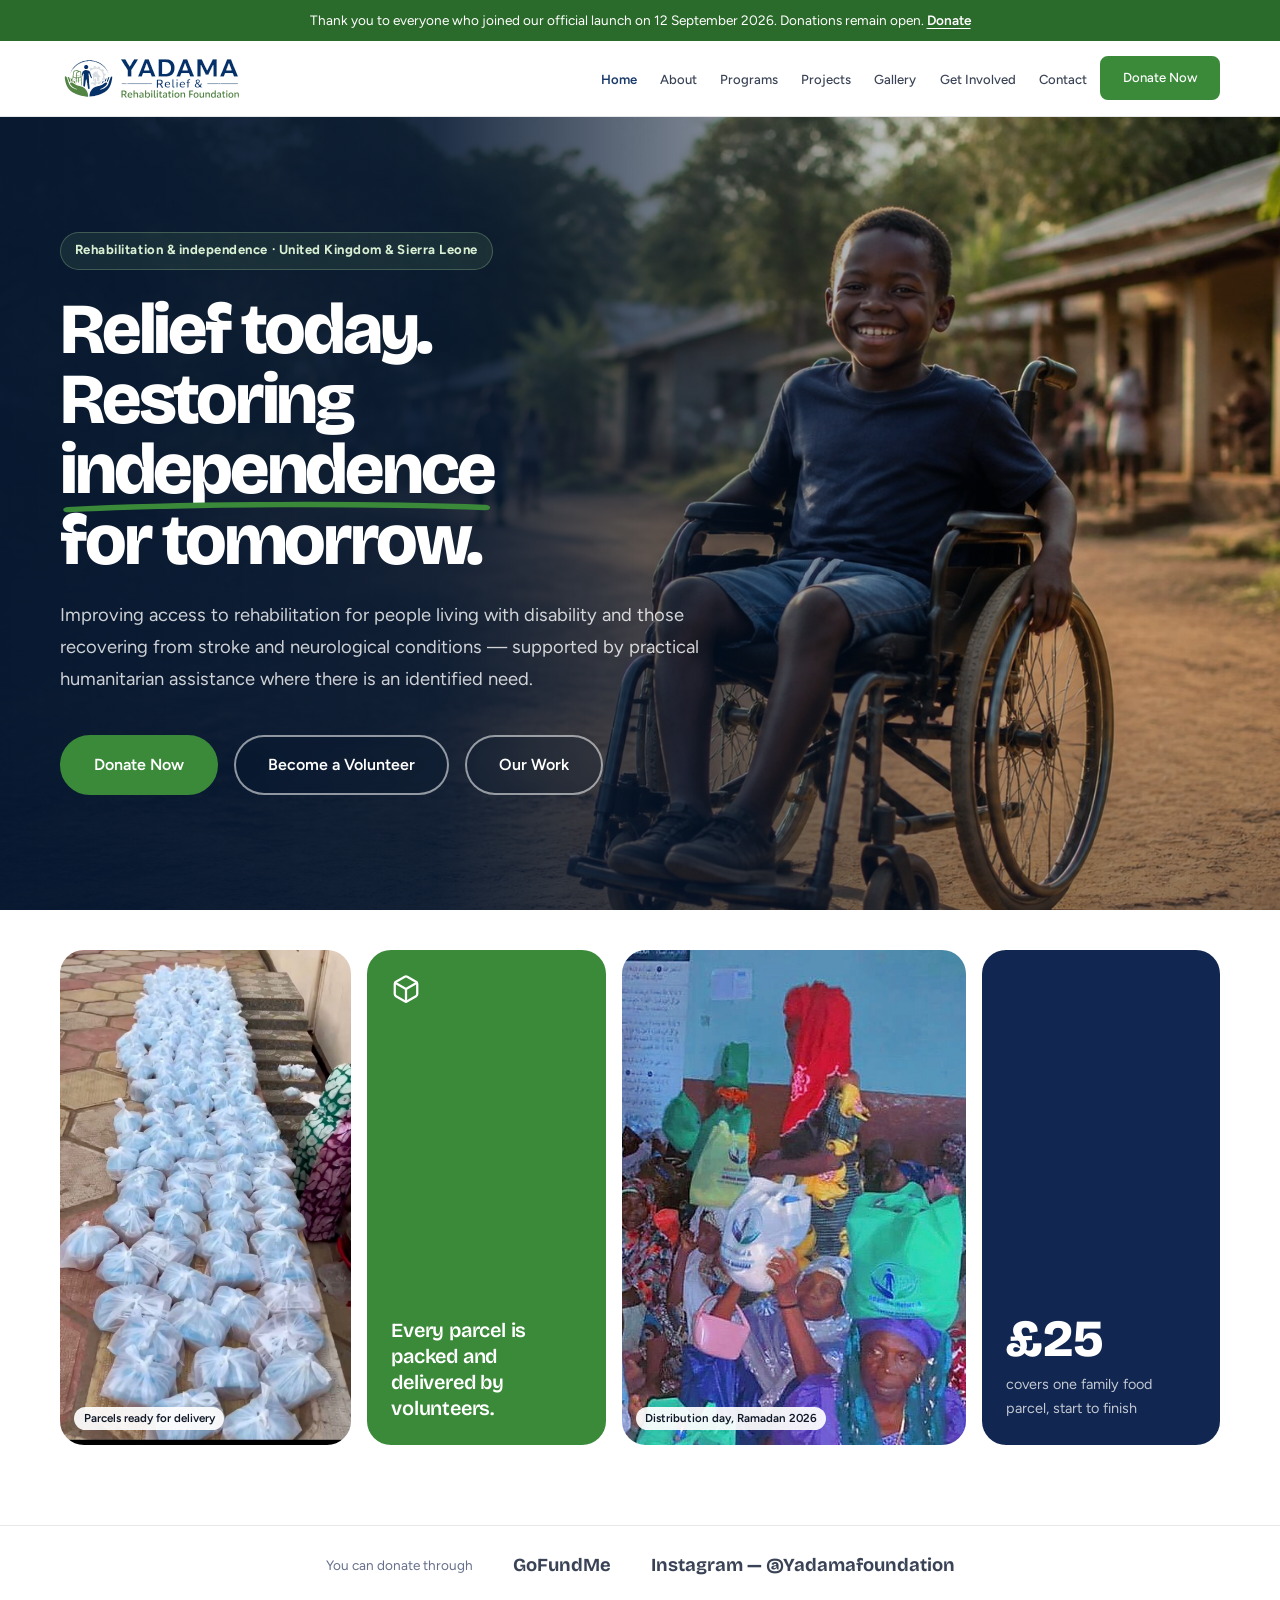
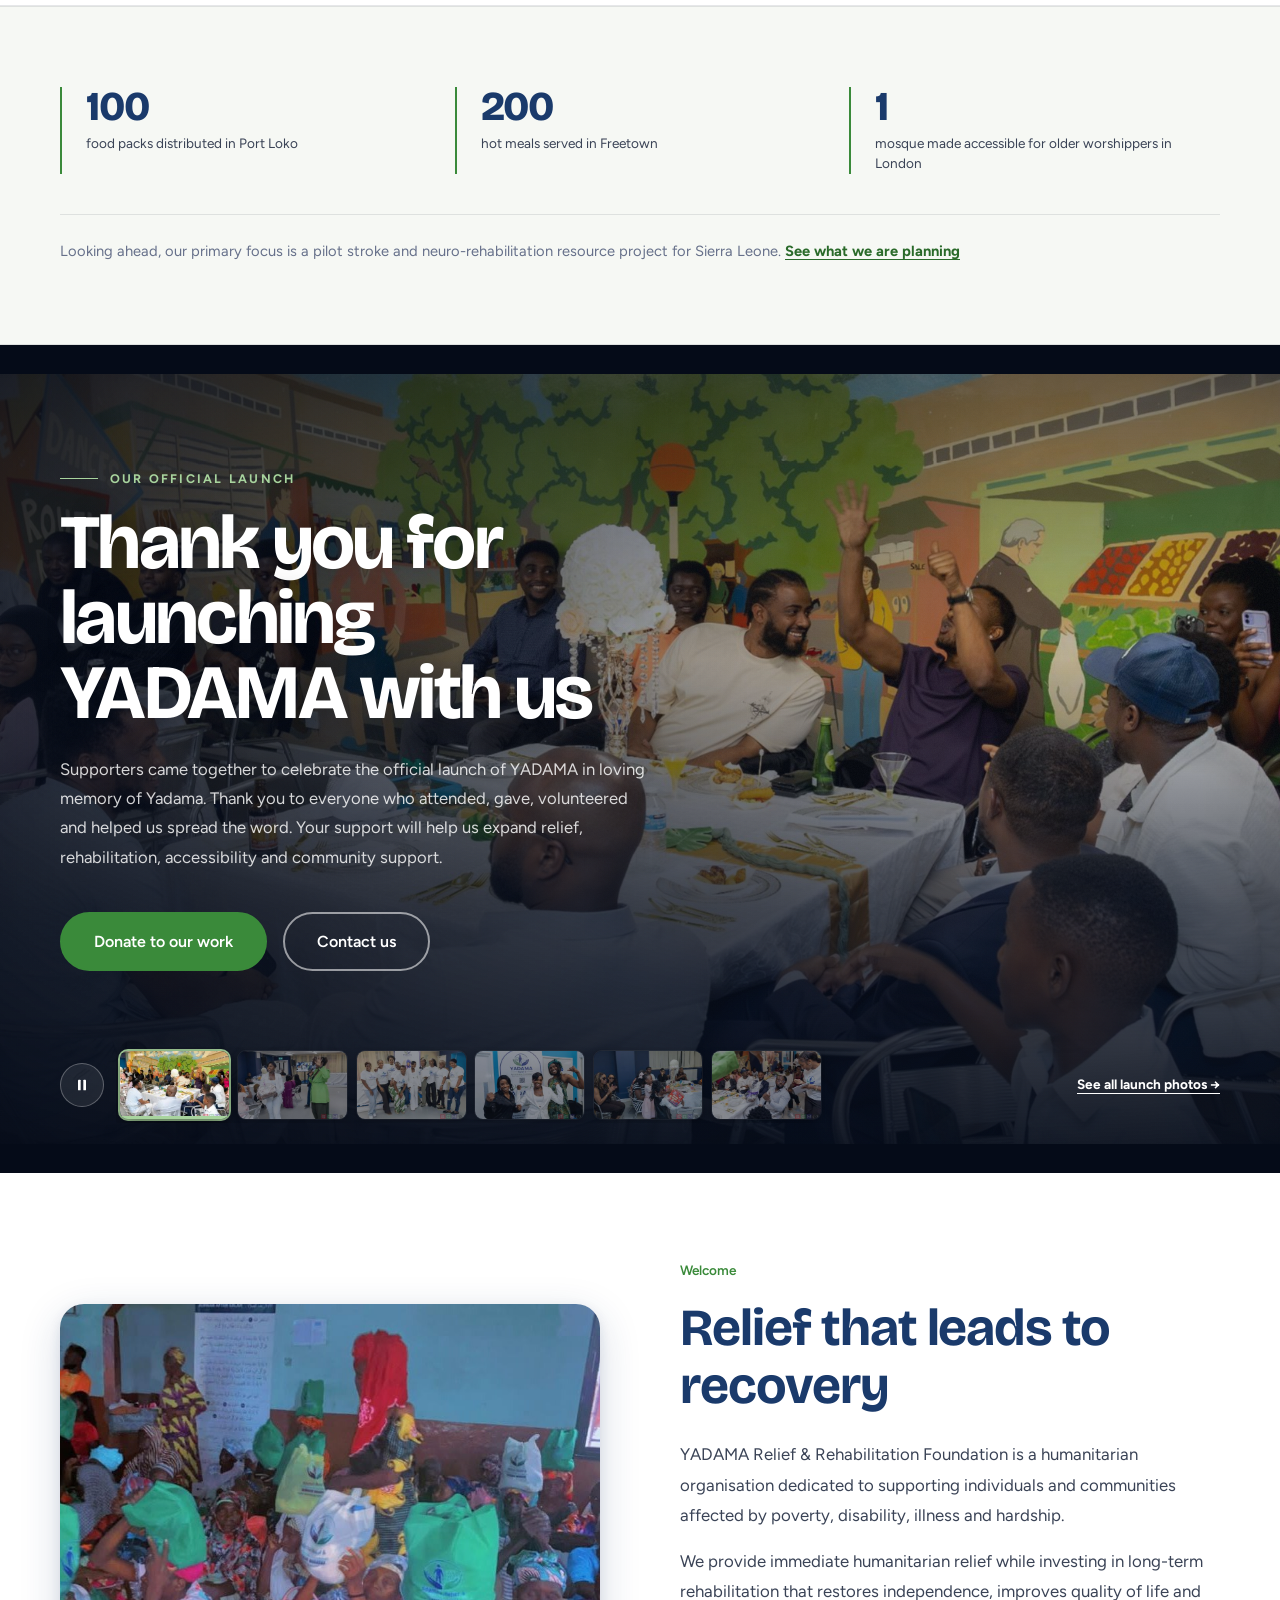
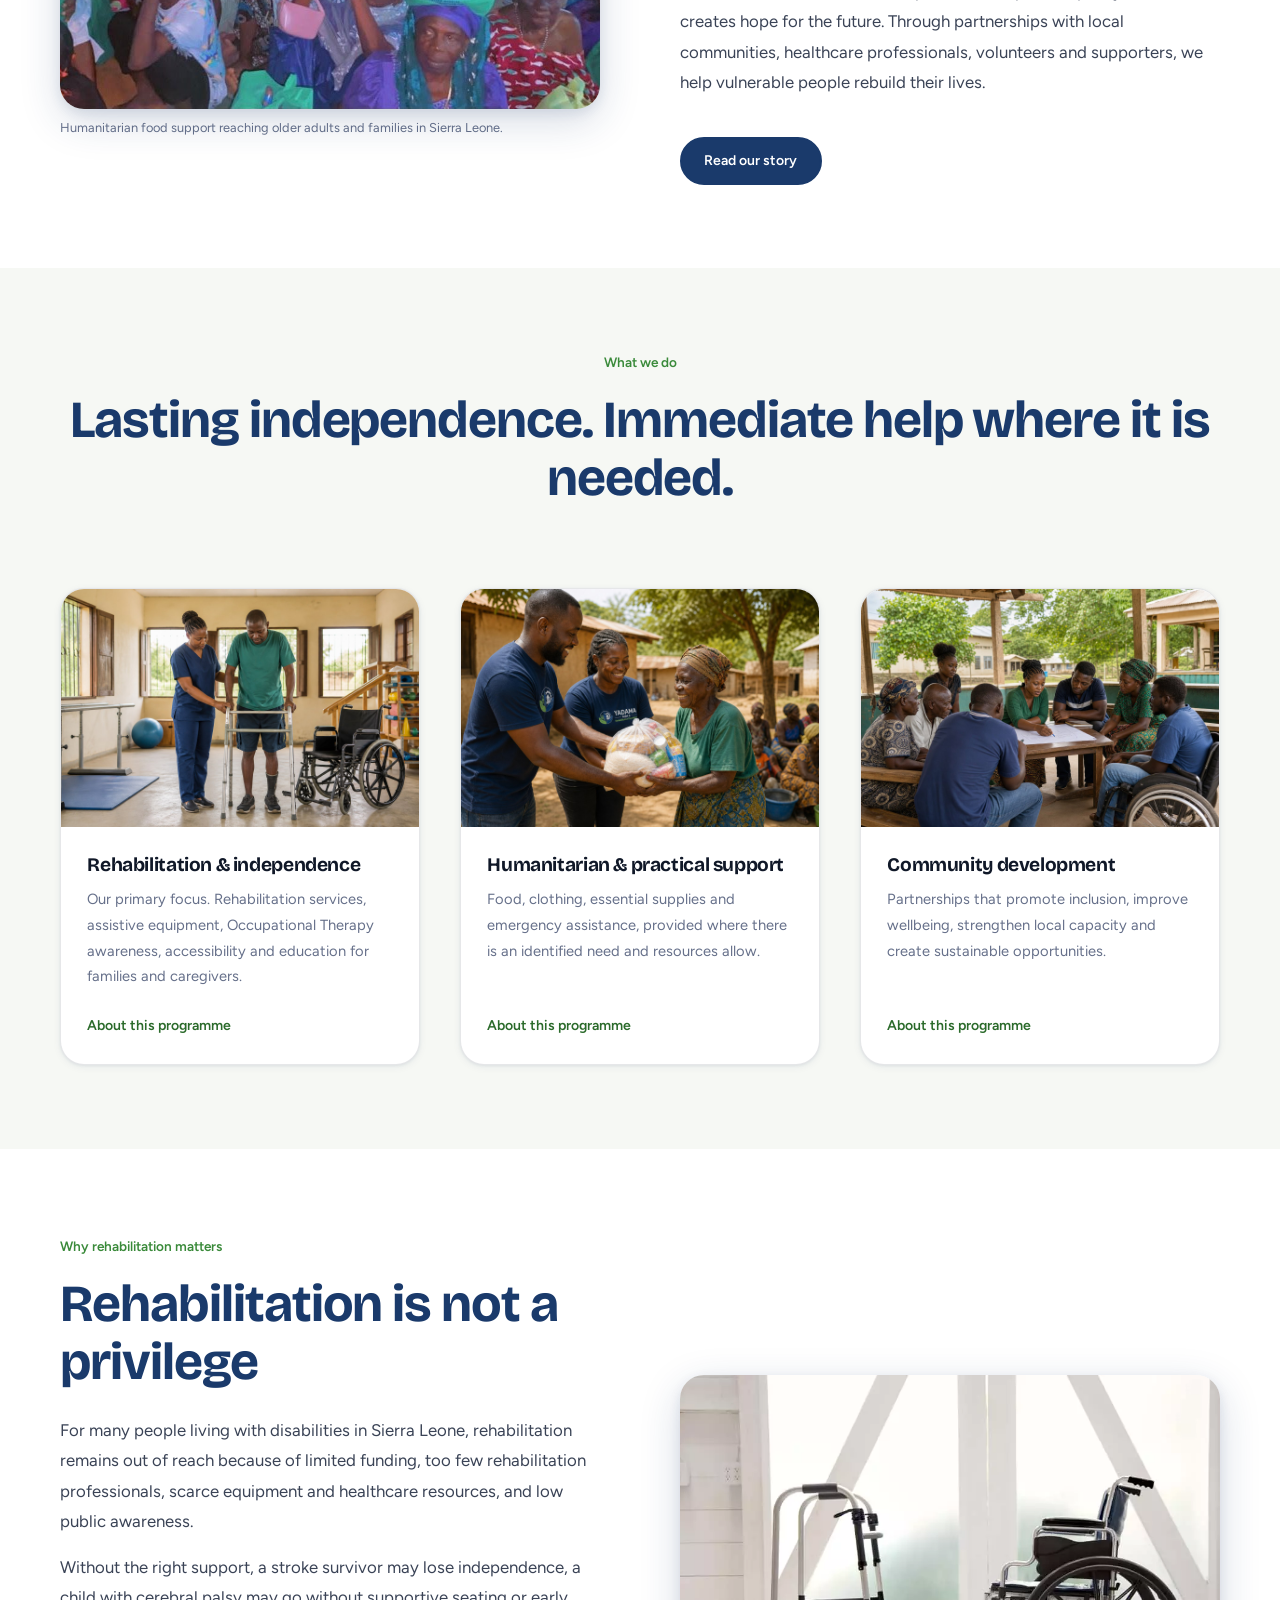
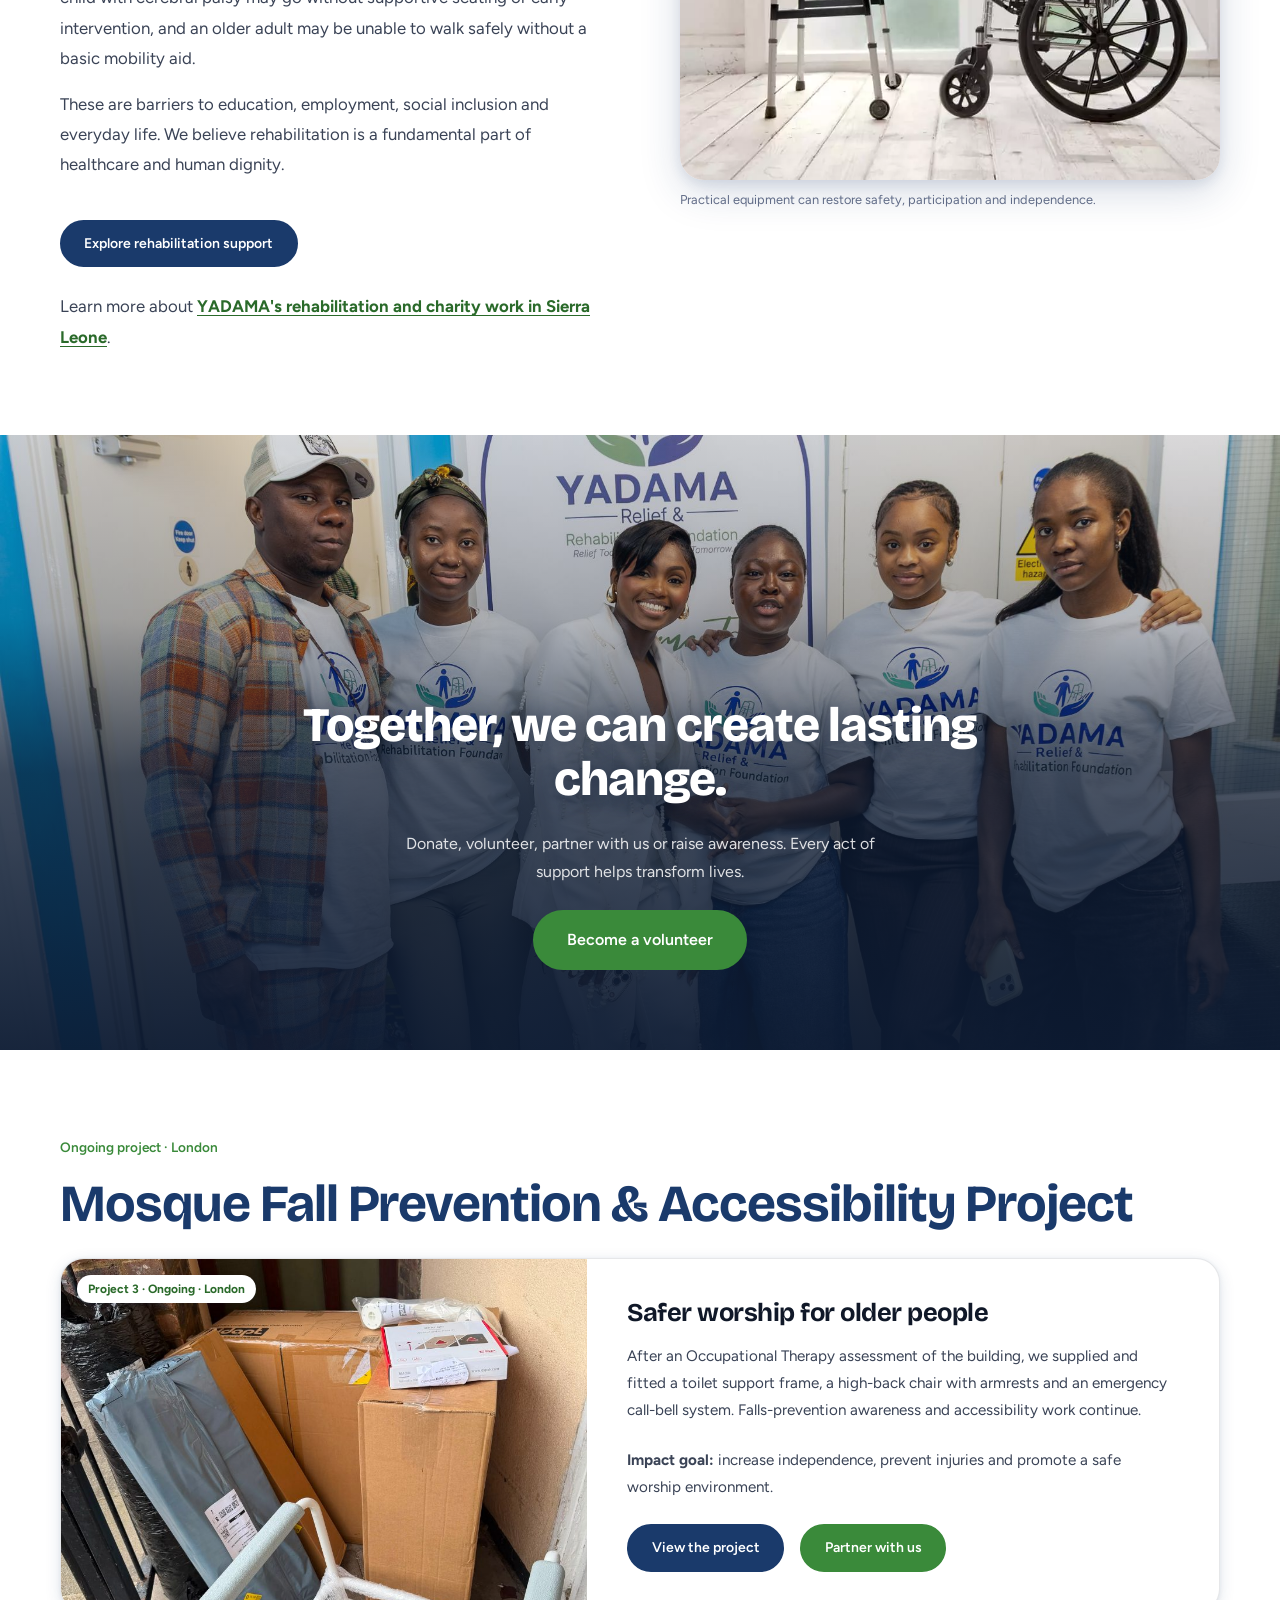
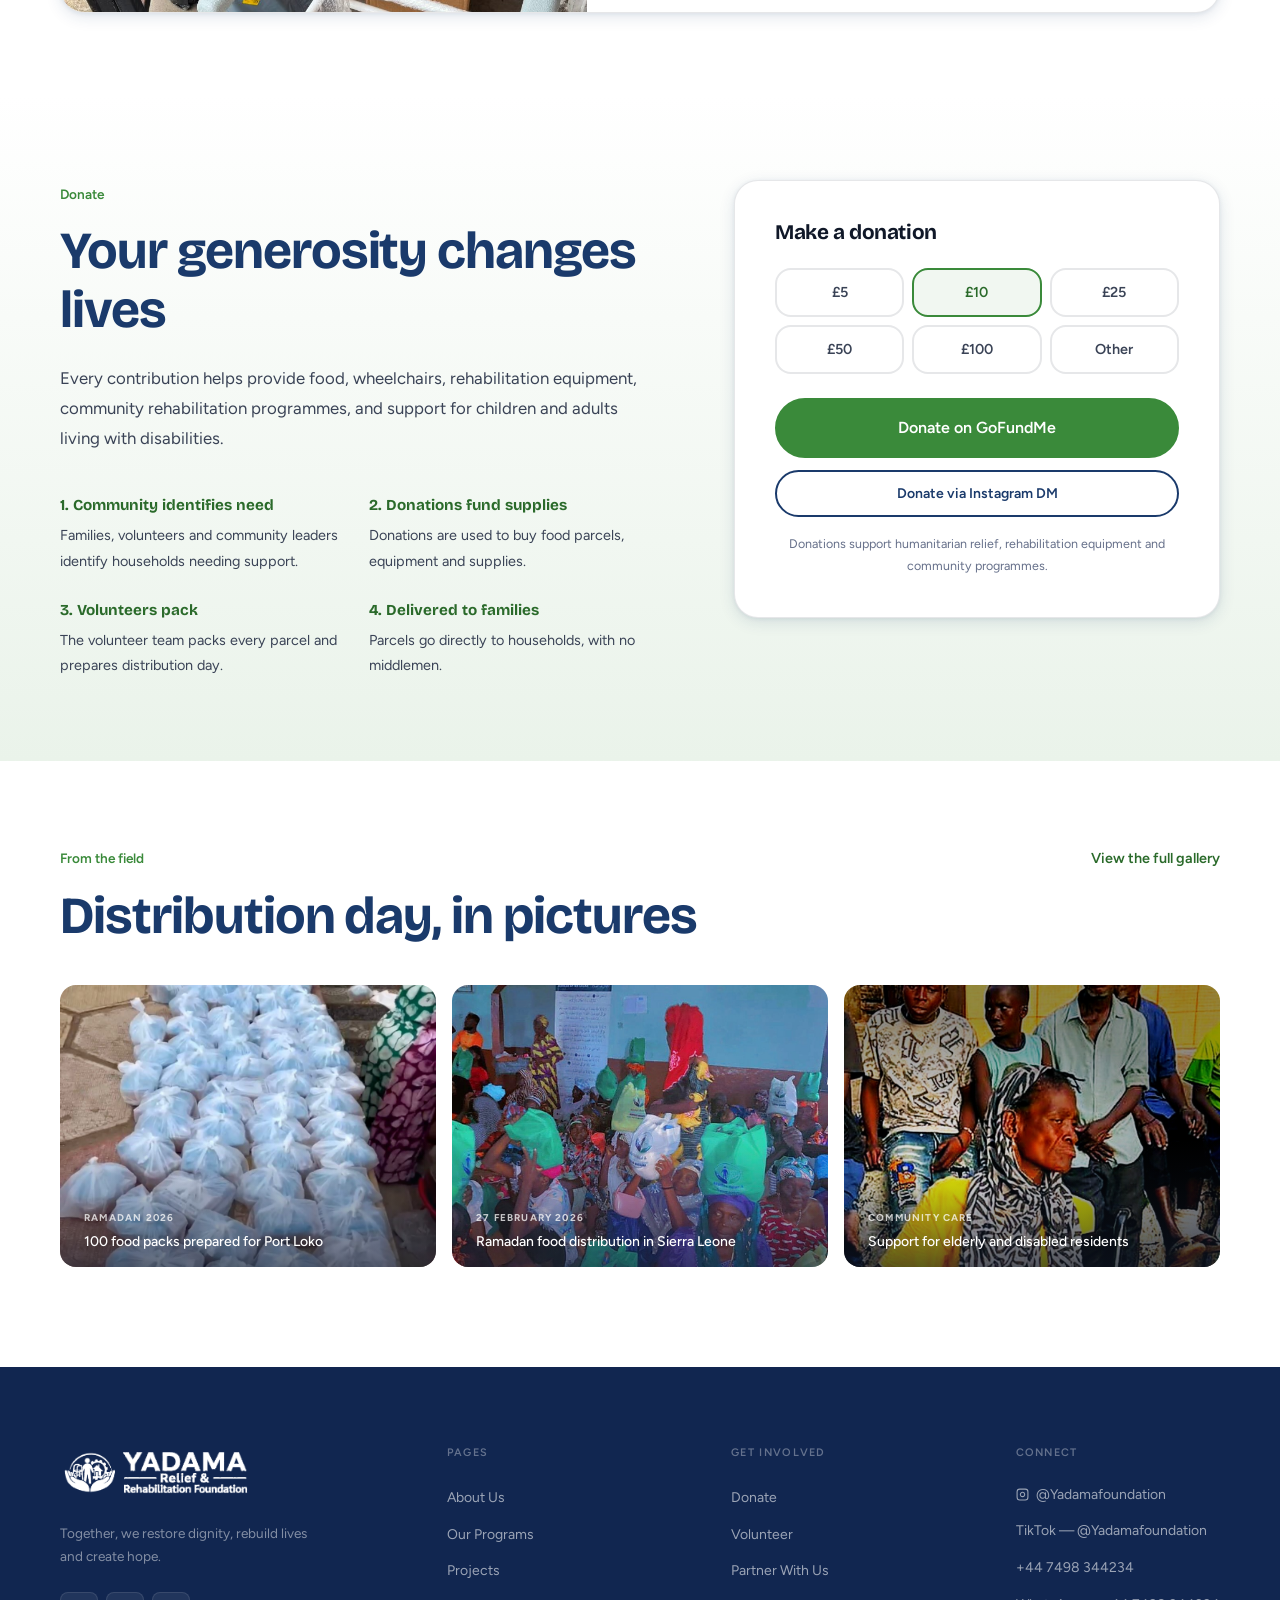
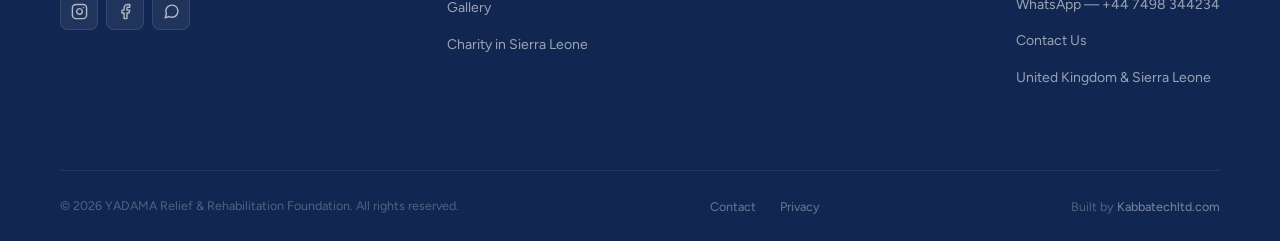
==== commit ea56b26d: "Show every volunteer's face in the homepage band Make the band taller and anchor the photo to the to" ====
--- a/index.html
+++ b/index.html
@@ -482,18 +482,21 @@
     /* PHOTO BAND */
     .band {
       position: relative;
-      min-height: 420px;
-      display: grid; place-items: center;
+      min-height: clamp(520px, 48vw, 760px);
+      display: grid; place-items: end center;
       text-align: center;
       overflow: hidden;
     }
     .band__img {
       position: absolute; inset: 0;
     }
-    .band__img img { width: 100%; height: 100%; object-fit: cover; object-position: center 12%; }
+    /* Anchored to the top so every volunteer's head and face stays in frame */
+    .band__img img { width: 100%; height: 100%; object-fit: cover; object-position: center top; }
     .band__img::after {
       content: ''; position: absolute; inset: 0;
-      background: rgba(13, 27, 51, 0.62);
+      background: linear-gradient(to bottom,
+        rgba(13, 27, 51, 0.15) 0%, rgba(13, 27, 51, 0.3) 30%,
+        rgba(13, 27, 51, 0.74) 55%, rgba(13, 27, 51, 0.94) 100%);
     }
     .band__content { position: relative; z-index: 1; padding: var(--space-xl) var(--space-md); }
     .band__title {
@@ -501,9 +504,16 @@
       font-size: clamp(1.9rem, 4.5vw, 3rem);
       font-weight: 800; letter-spacing: -0.02em;
       max-width: 22ch; margin-inline: auto;
+      text-shadow: 0 2px 24px rgba(13, 27, 51, 0.6);
       margin-bottom: var(--space-md);
     }
     .band__sub { color: rgba(255,255,255,0.85); max-width: 48ch; margin: 0 auto var(--space-md); }
+    @media (max-width: 700px) {
+      .band { display: block; min-height: 0; background: rgb(13, 27, 51); }
+      .band__img { position: relative; aspect-ratio: 3 / 2; }
+      .band__img::after { background: linear-gradient(to bottom, transparent 55%, rgb(13, 27, 51) 100%); }
+      .band__content { padding: var(--space-md) var(--space-md) var(--space-xl); }
+    }
 
     /* CAMPAIGN CARD */
     .campaign { background: var(--white); }
@@ -647,7 +657,6 @@
       .mission__img { aspect-ratio: 4 / 3; }
       .pillars__grid { gap: 1rem; margin-top: 1.5rem; }
       .pillar__body { padding: 1.15rem; }
-      .band { min-height: 360px; }
 
       .campaign-card-home__img { min-height: 225px; }
       .campaign-card-home__body { padding: 1.2rem; }
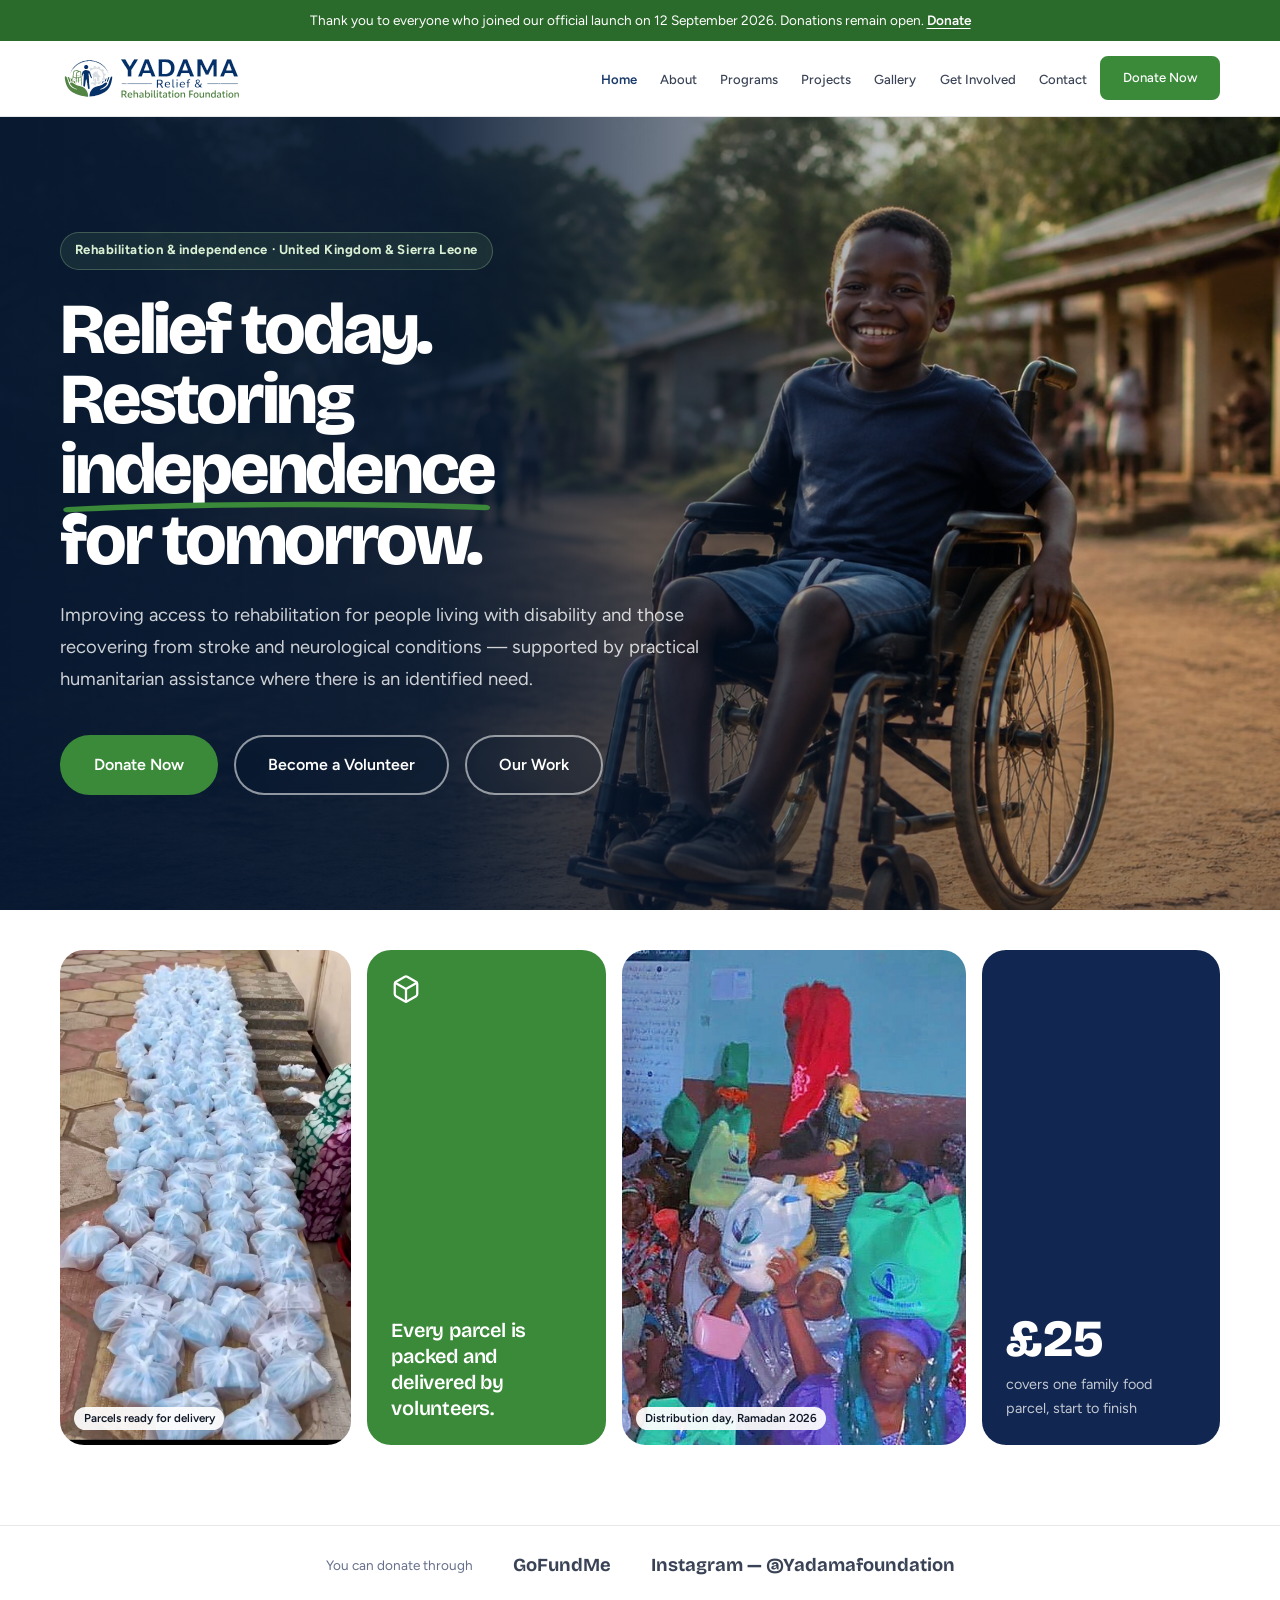
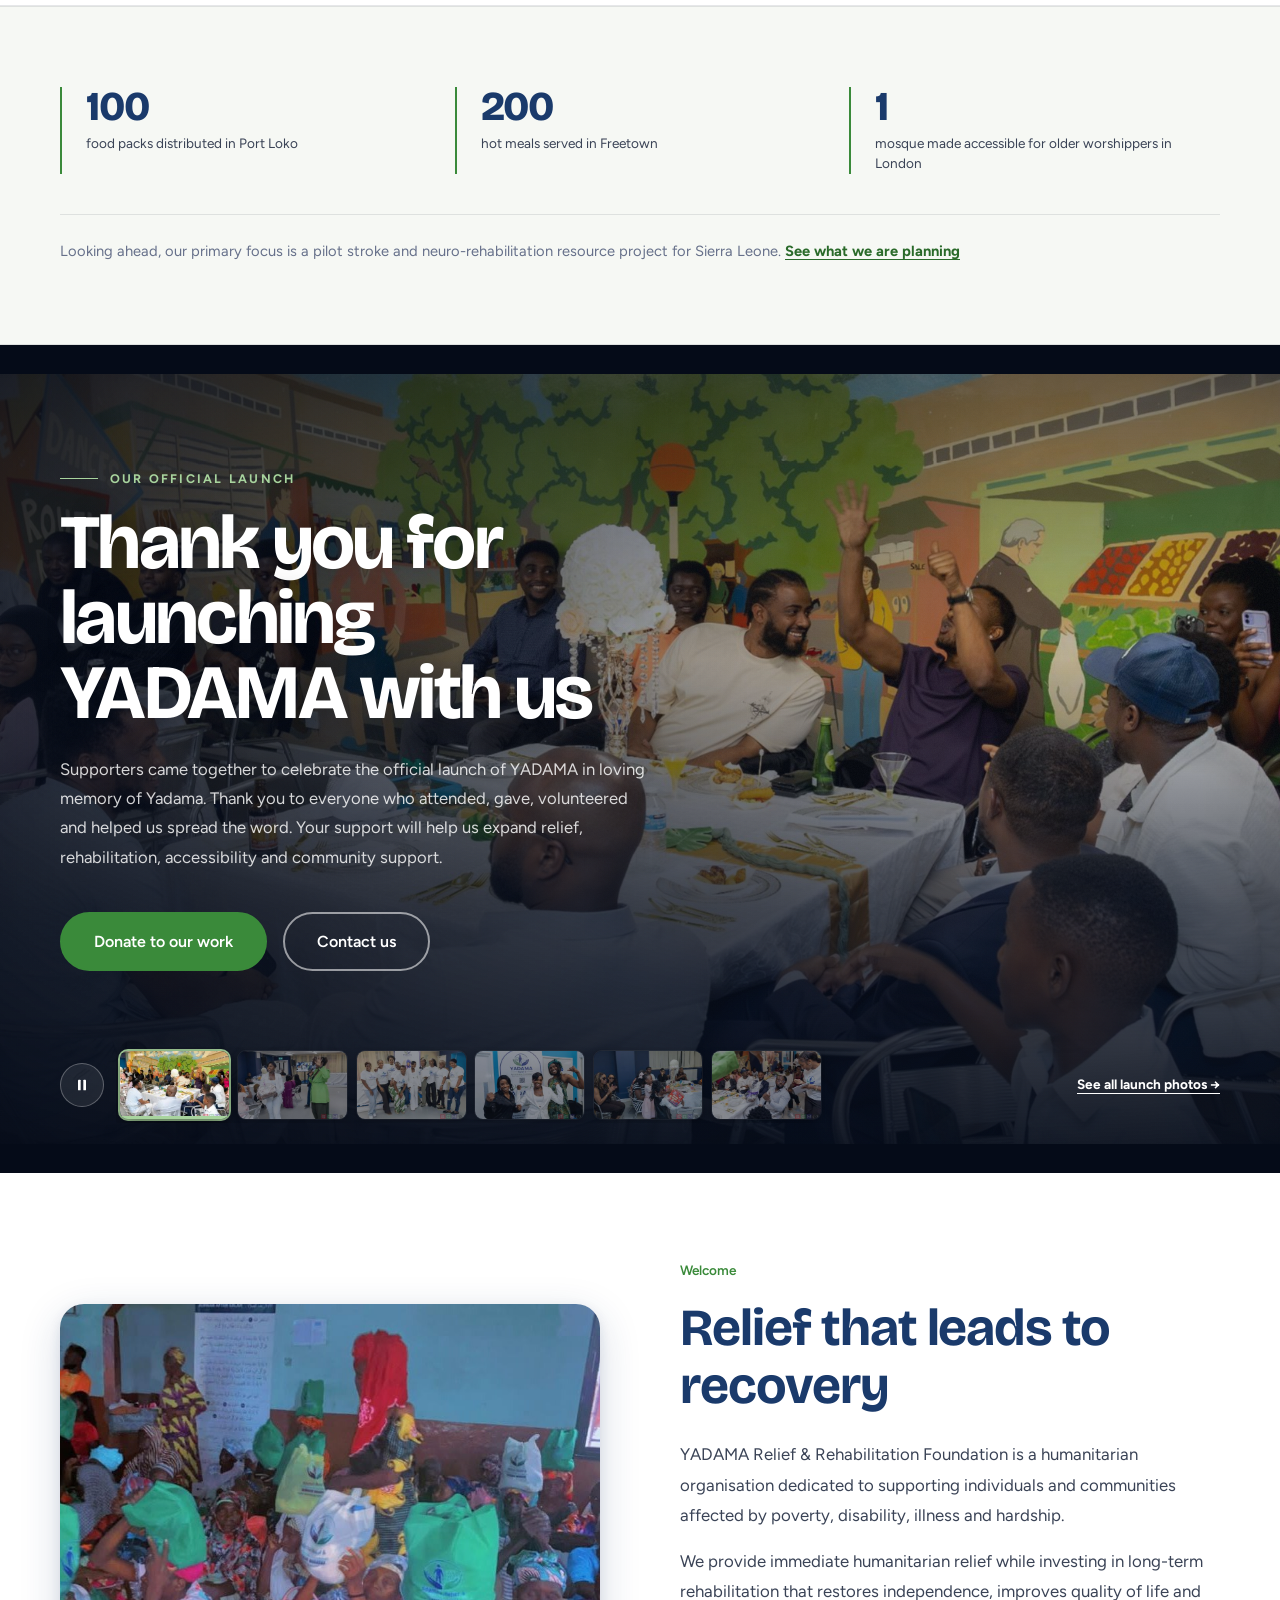
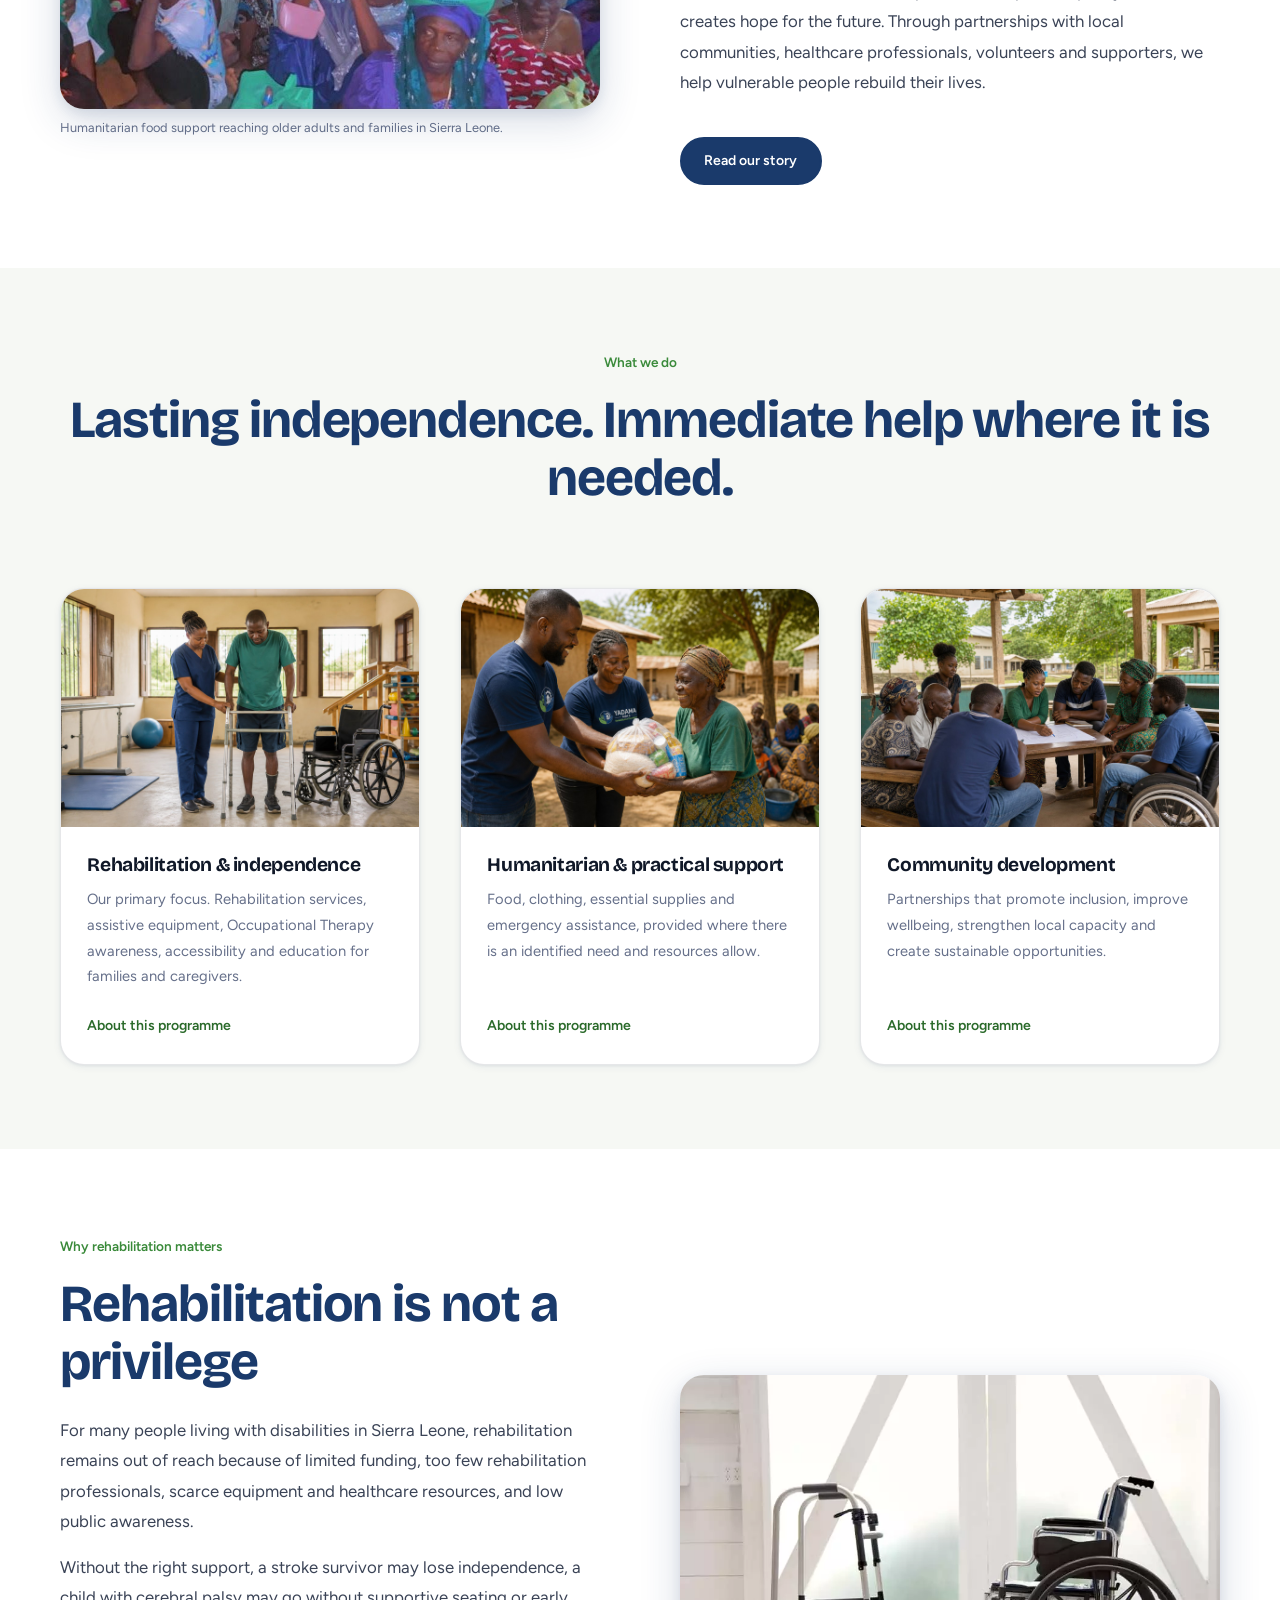
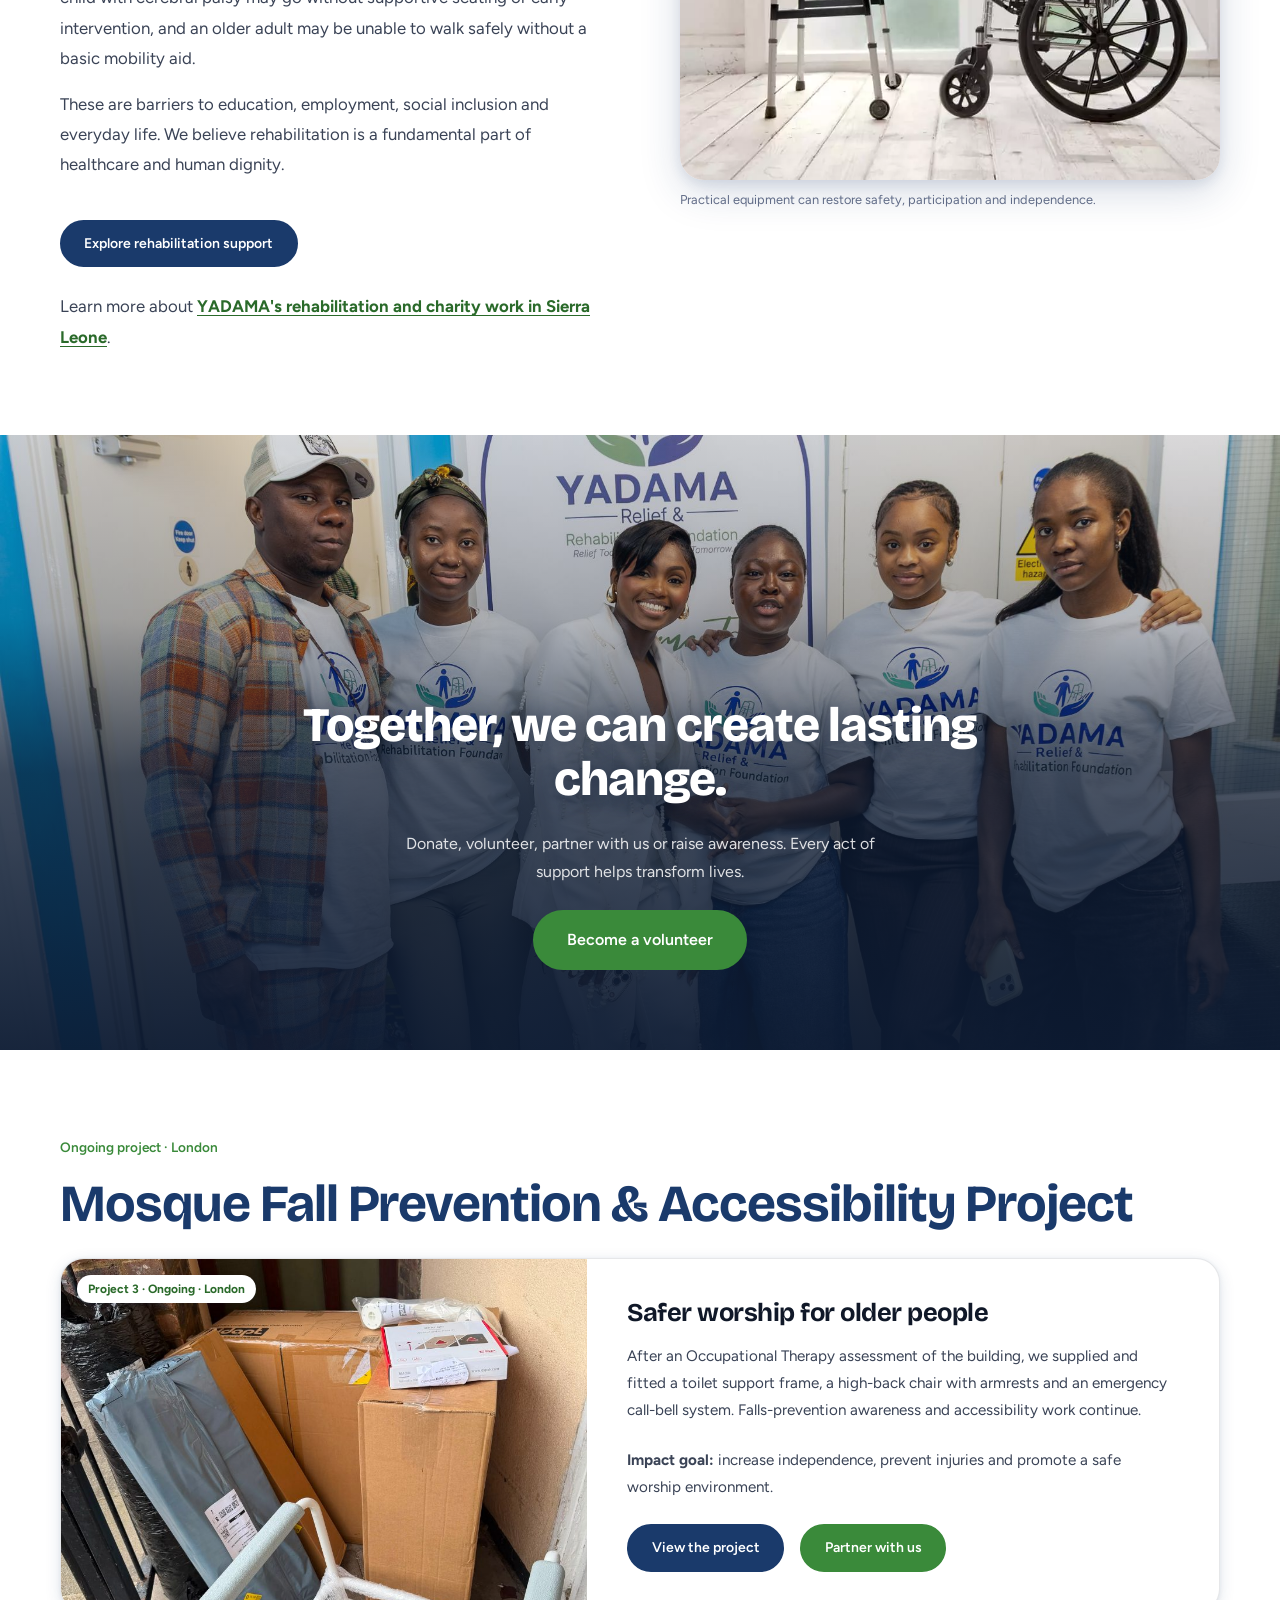
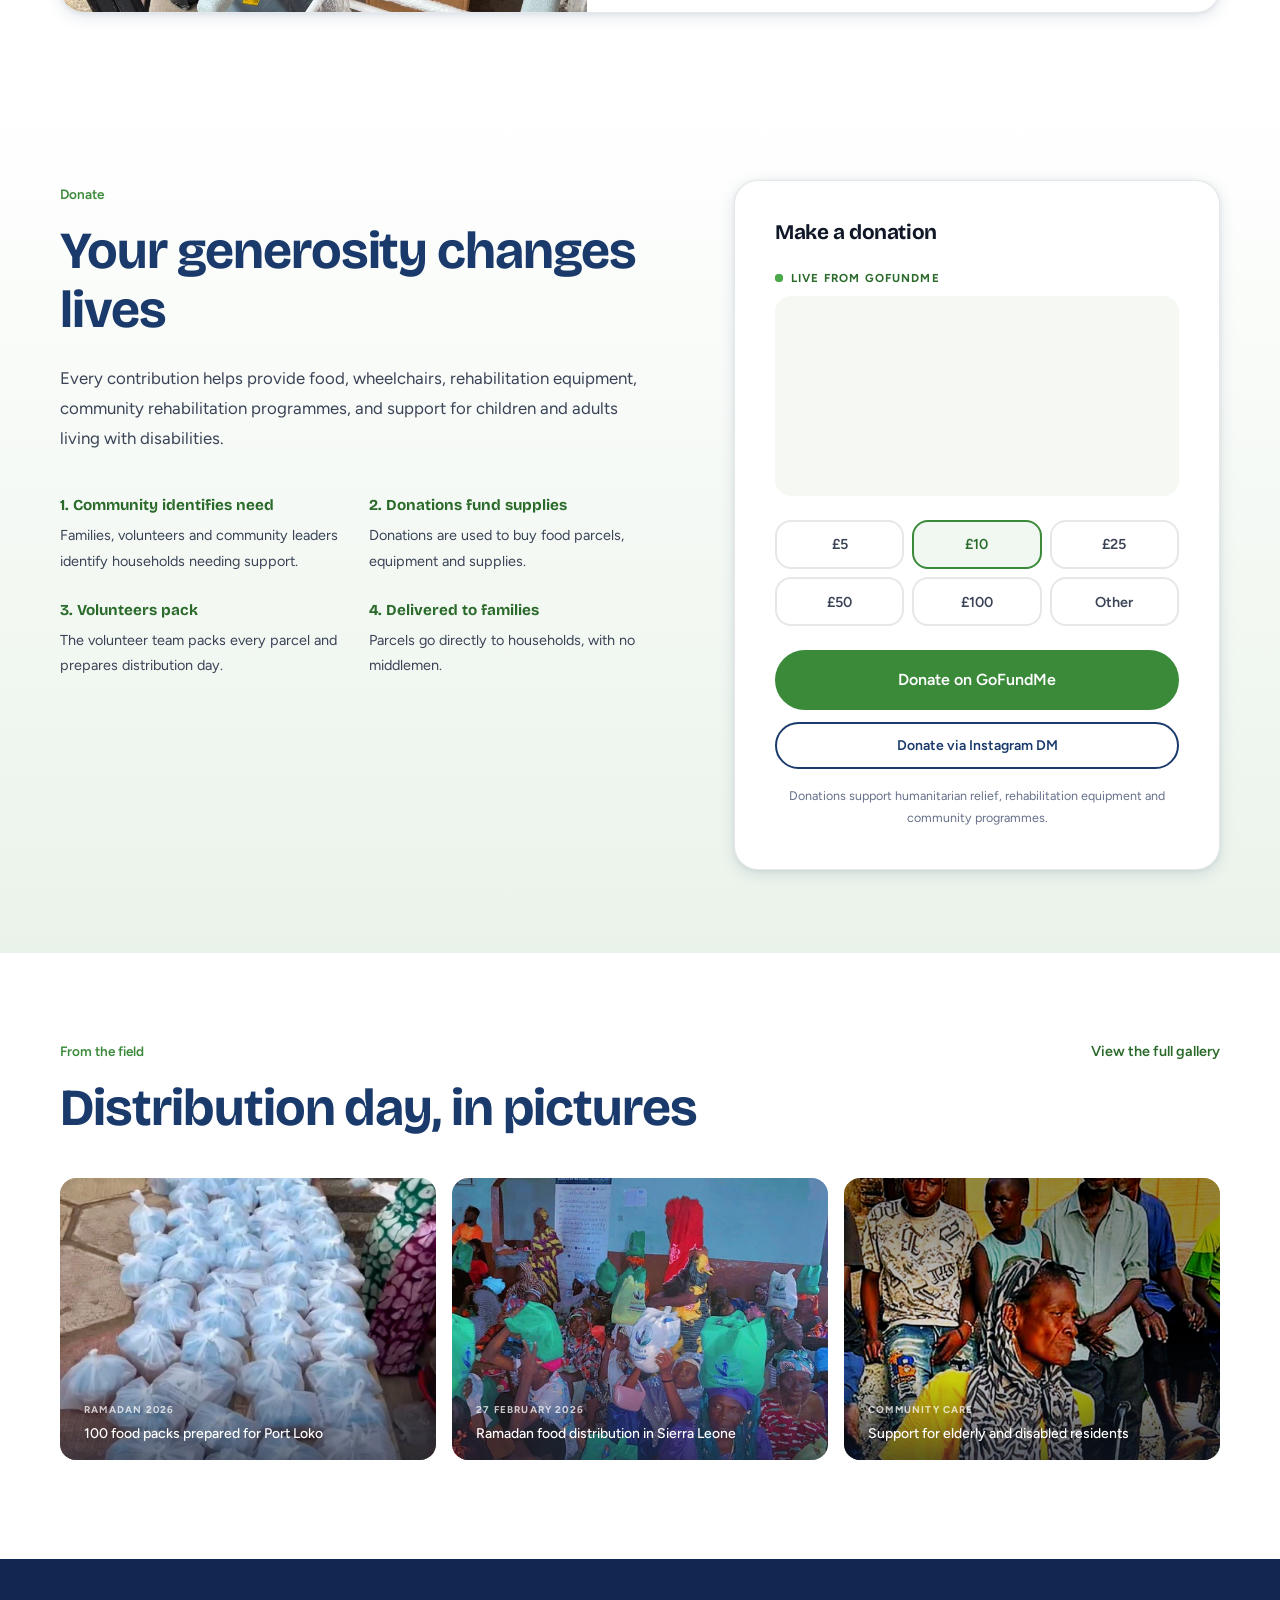
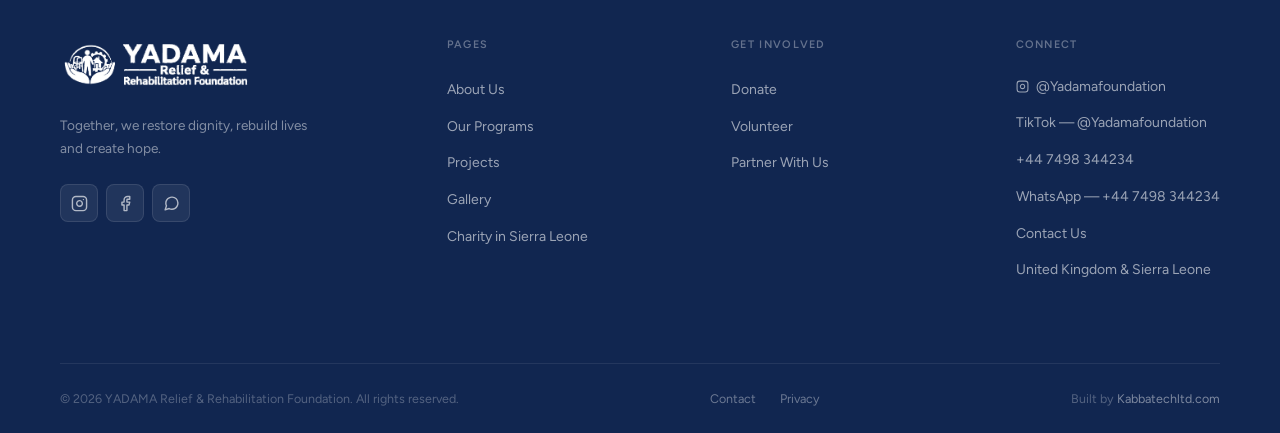
==== commit 27482ecb: "Show the live GoFundMe total on the homepage and Get Involved Embed GoFundMe's official widget, whic" ====
--- a/index.html
+++ b/index.html
@@ -987,6 +987,10 @@
       </div>
       <div class="donate-widget reveal">
         <h3 class="donate-widget__title">Make a donation</h3>
+        <div class="gfm-live">
+          <p class="gfm-live__label"><span class="gfm-live__dot" aria-hidden="true"></span>Live from GoFundMe</p>
+          <div class="gfm-embed" data-url="https://www.gofundme.com/f/help-yadama-restore-independence-and-dignity/widget/medium"></div>
+        </div>
         <div class="donate-widget__amounts" role="group" aria-label="Select donation amount">
           <button class="donate-widget__amount" type="button">&pound;5</button>
           <button class="donate-widget__amount active" type="button">&pound;10</button>
@@ -1091,6 +1095,7 @@
 </footer>
 
 <script src="js/main.js"></script>
+<script defer src="https://www.gofundme.com/static/js/embed.js"></script>
 <script>
   // Launch slideshow: crossfades while on screen; the visitor can pause it,
   // and it stays still for visitors who prefer reduced motion
--- a/css/styles.css
+++ b/css/styles.css
@@ -695,6 +695,28 @@
 .footer__credit { color: rgba(255,255,255,0.28); font-size: 0.78rem; }
 .footer__credit a { color: rgba(255,255,255,0.45); transition: color 0.2s; }
 .footer__credit a:hover { color: var(--green-light); }
+
+/* ─────────────────────────────────────────────────────────
+   GOFUNDME LIVE WIDGET
+───────────────────────────────────────────────────────── */
+.gfm-live { margin-bottom: var(--space-md); }
+.gfm-live__label {
+  display: flex; align-items: center; gap: 0.5rem;
+  font-size: 0.72rem; font-weight: 700; letter-spacing: 0.1em; text-transform: uppercase;
+  color: var(--green-dark); margin-bottom: 0.5rem;
+}
+.gfm-live__dot { position: relative; width: 8px; height: 8px; border-radius: 50%; background: var(--green-light); }
+.gfm-live__dot::after {
+  content: ''; position: absolute; inset: 0; border-radius: 50%; background: var(--green-light);
+  animation: gfm-pulse 1.8s cubic-bezier(0.4, 0, 0.2, 1) infinite;
+}
+@keyframes gfm-pulse { to { transform: scale(2.6); opacity: 0; } }
+/* Reserve the widget's height so the page doesn't jump when it loads */
+.gfm-live .gfm-embed {
+  min-height: 200px; overflow: hidden;
+  border-radius: var(--radius-md); background: var(--cream);
+}
+.gfm-live .gfm-embed-iframe { display: block; }
 
 /* ─────────────────────────────────────────────────────────
    ANNOUNCEMENT BAR
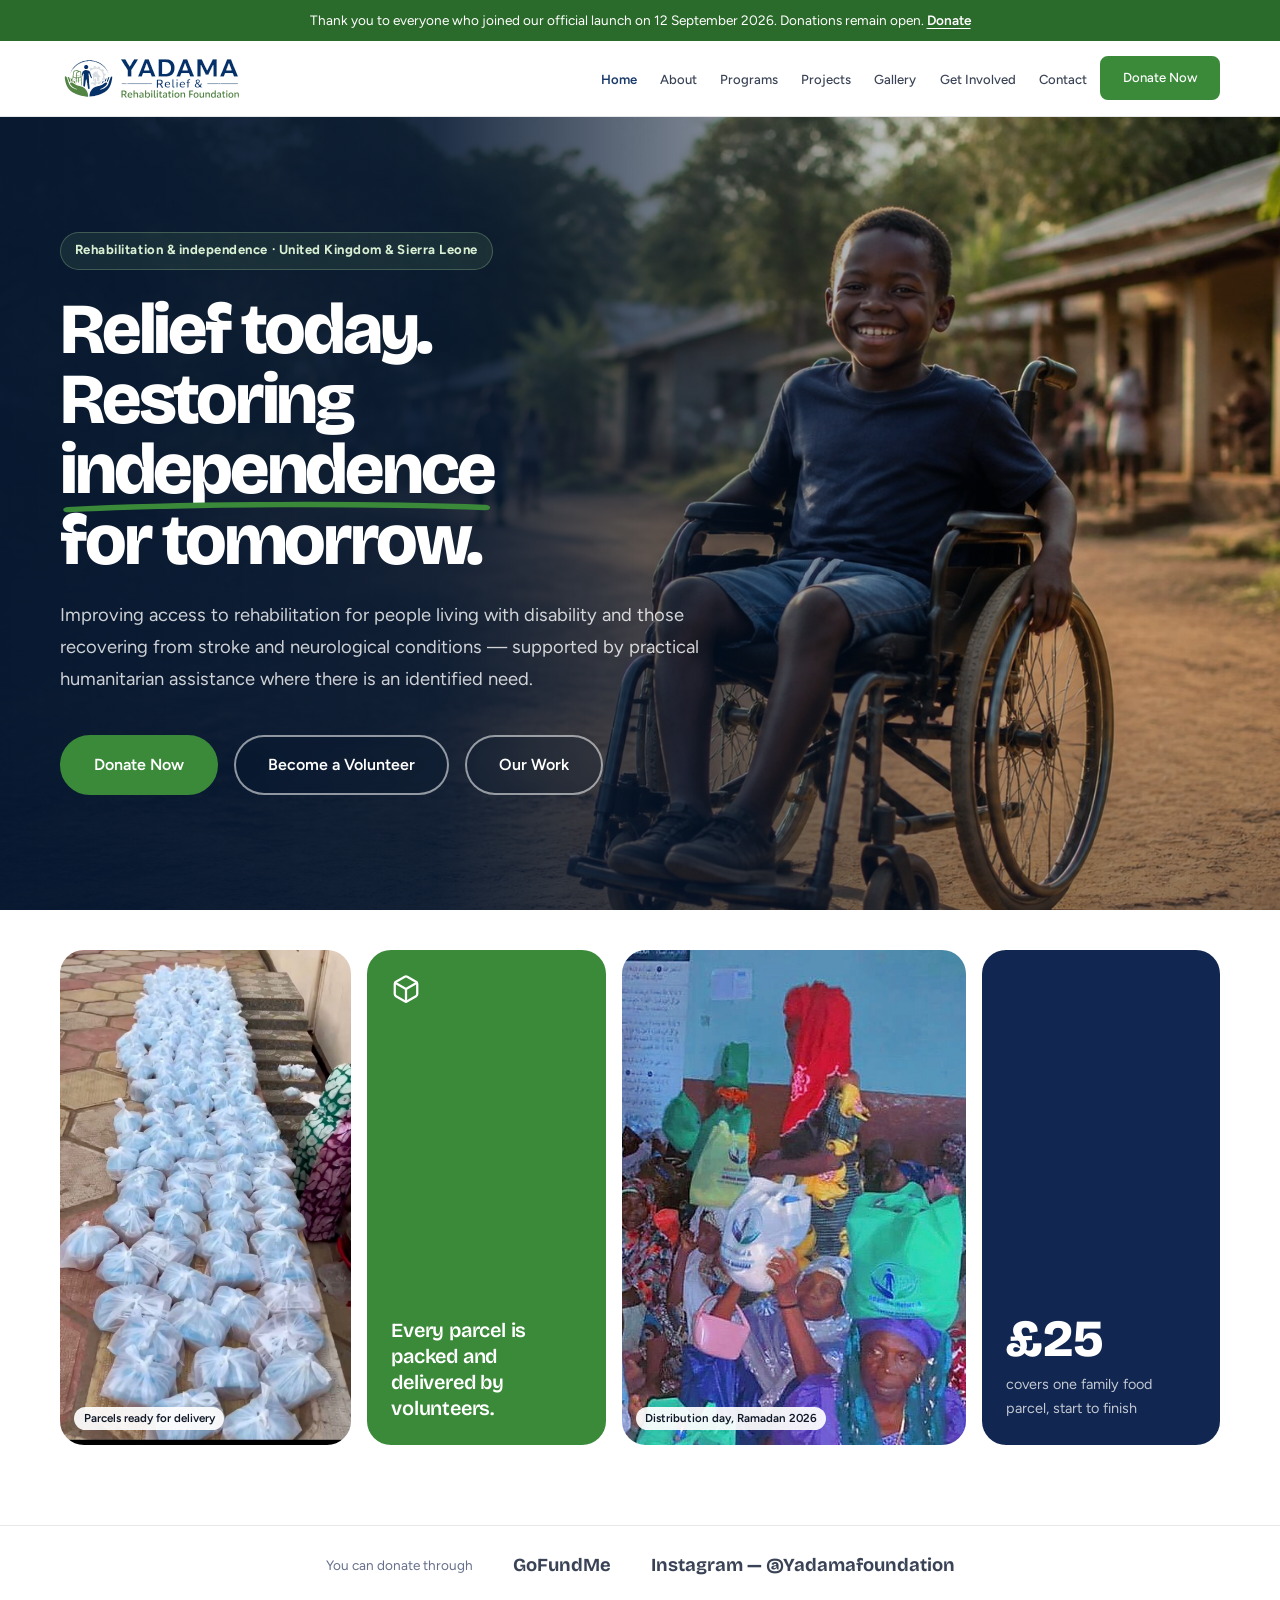
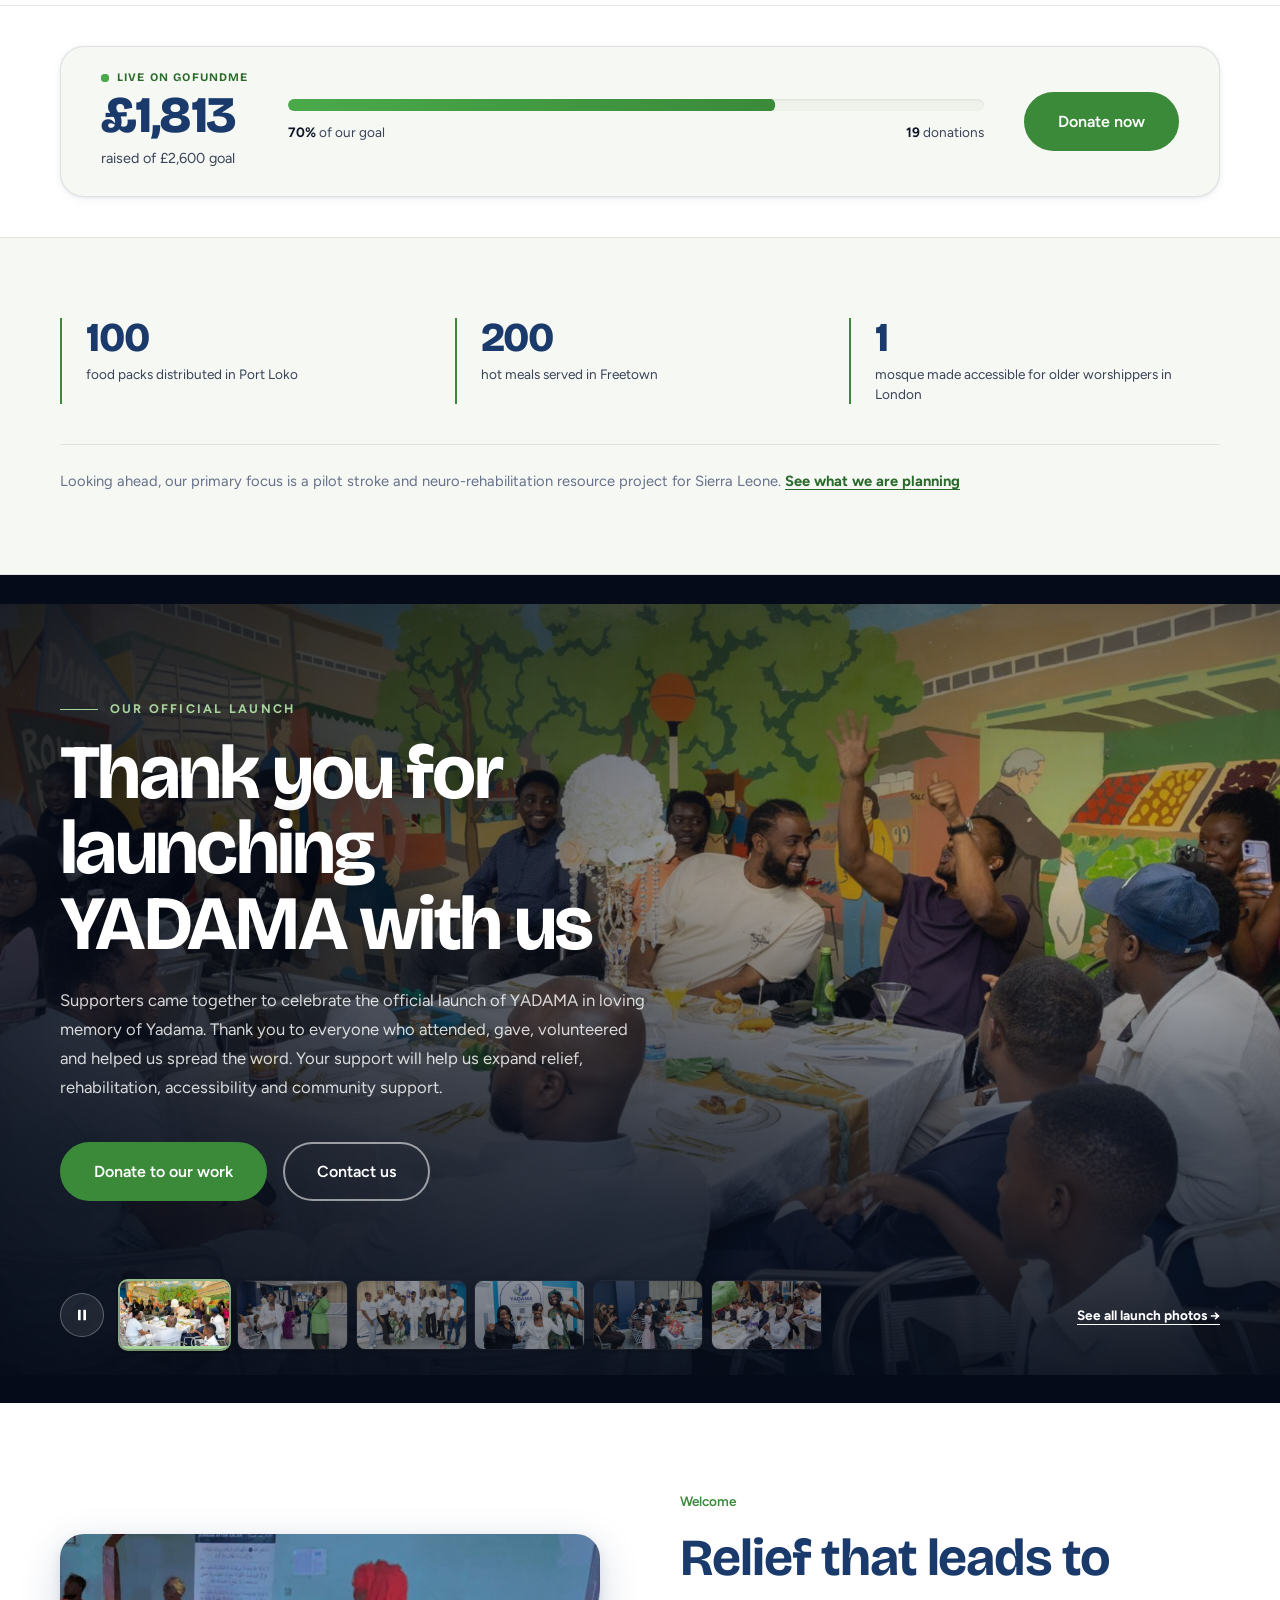
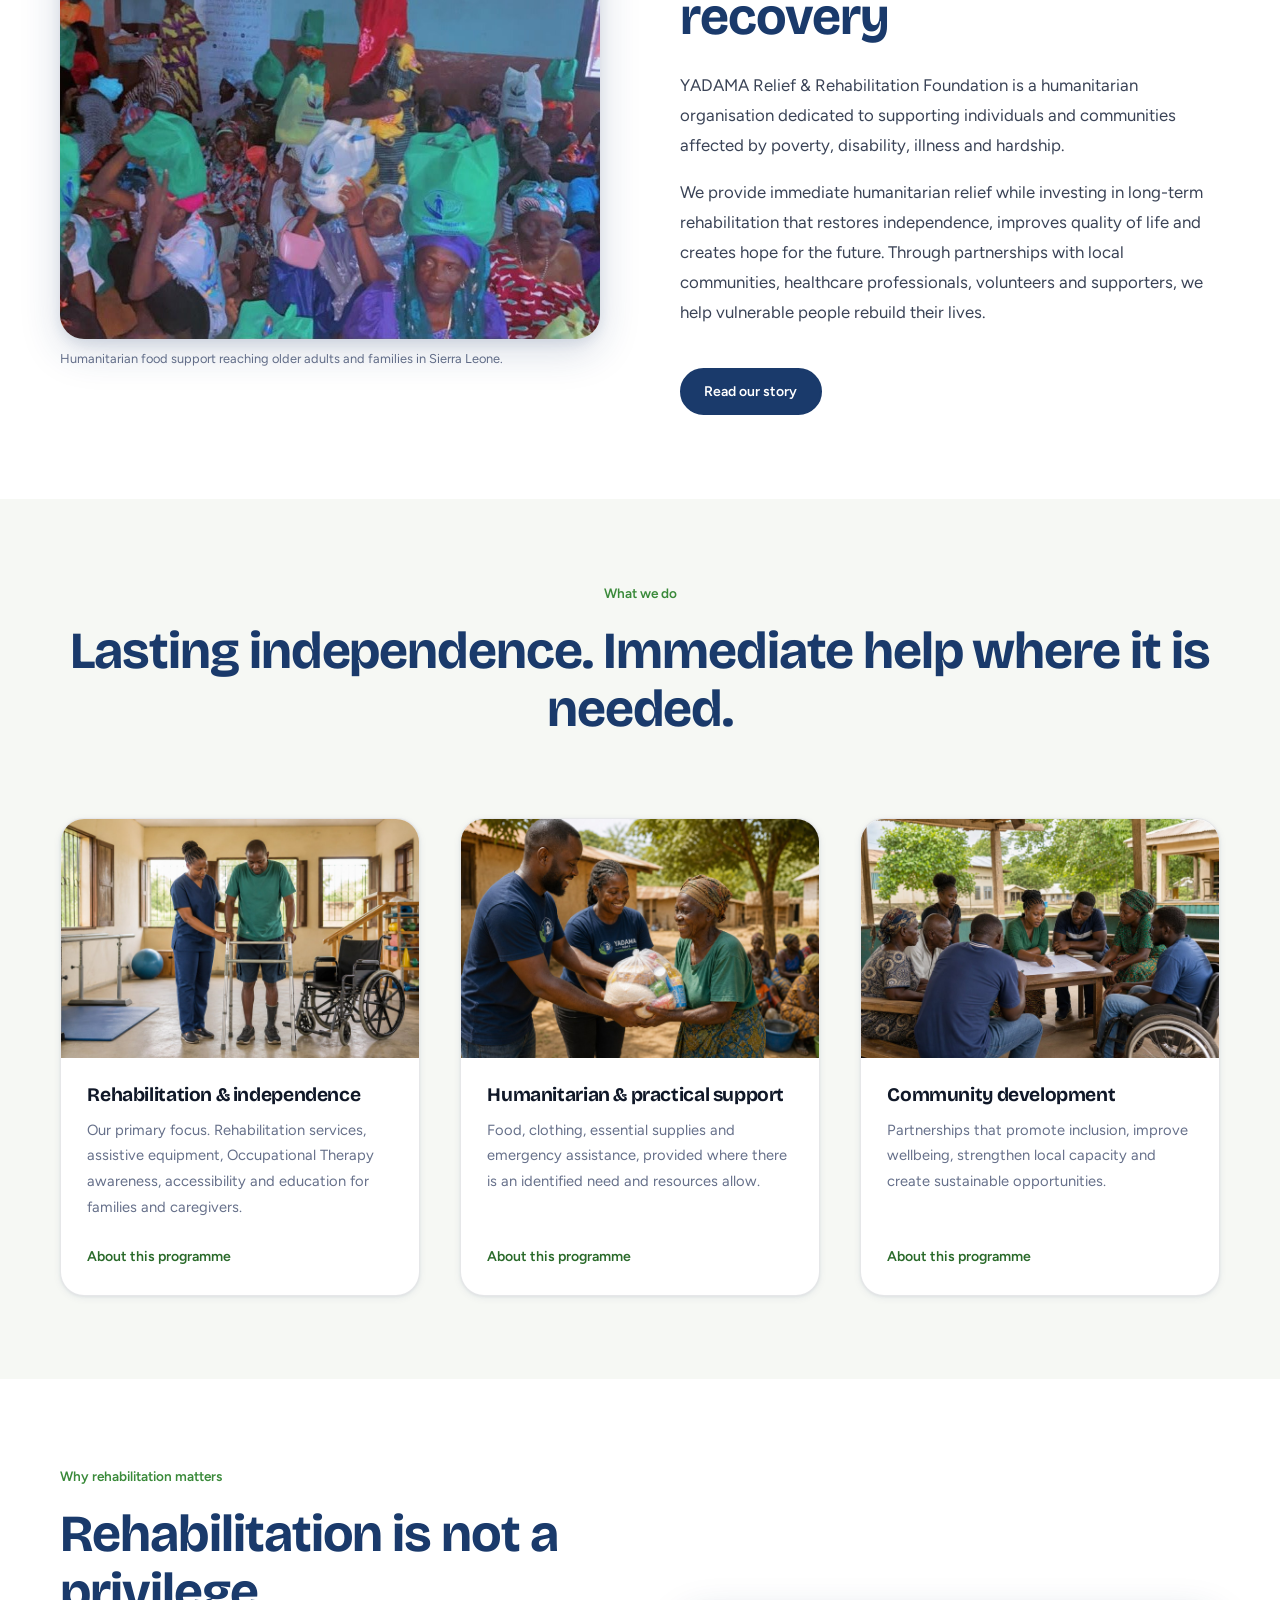
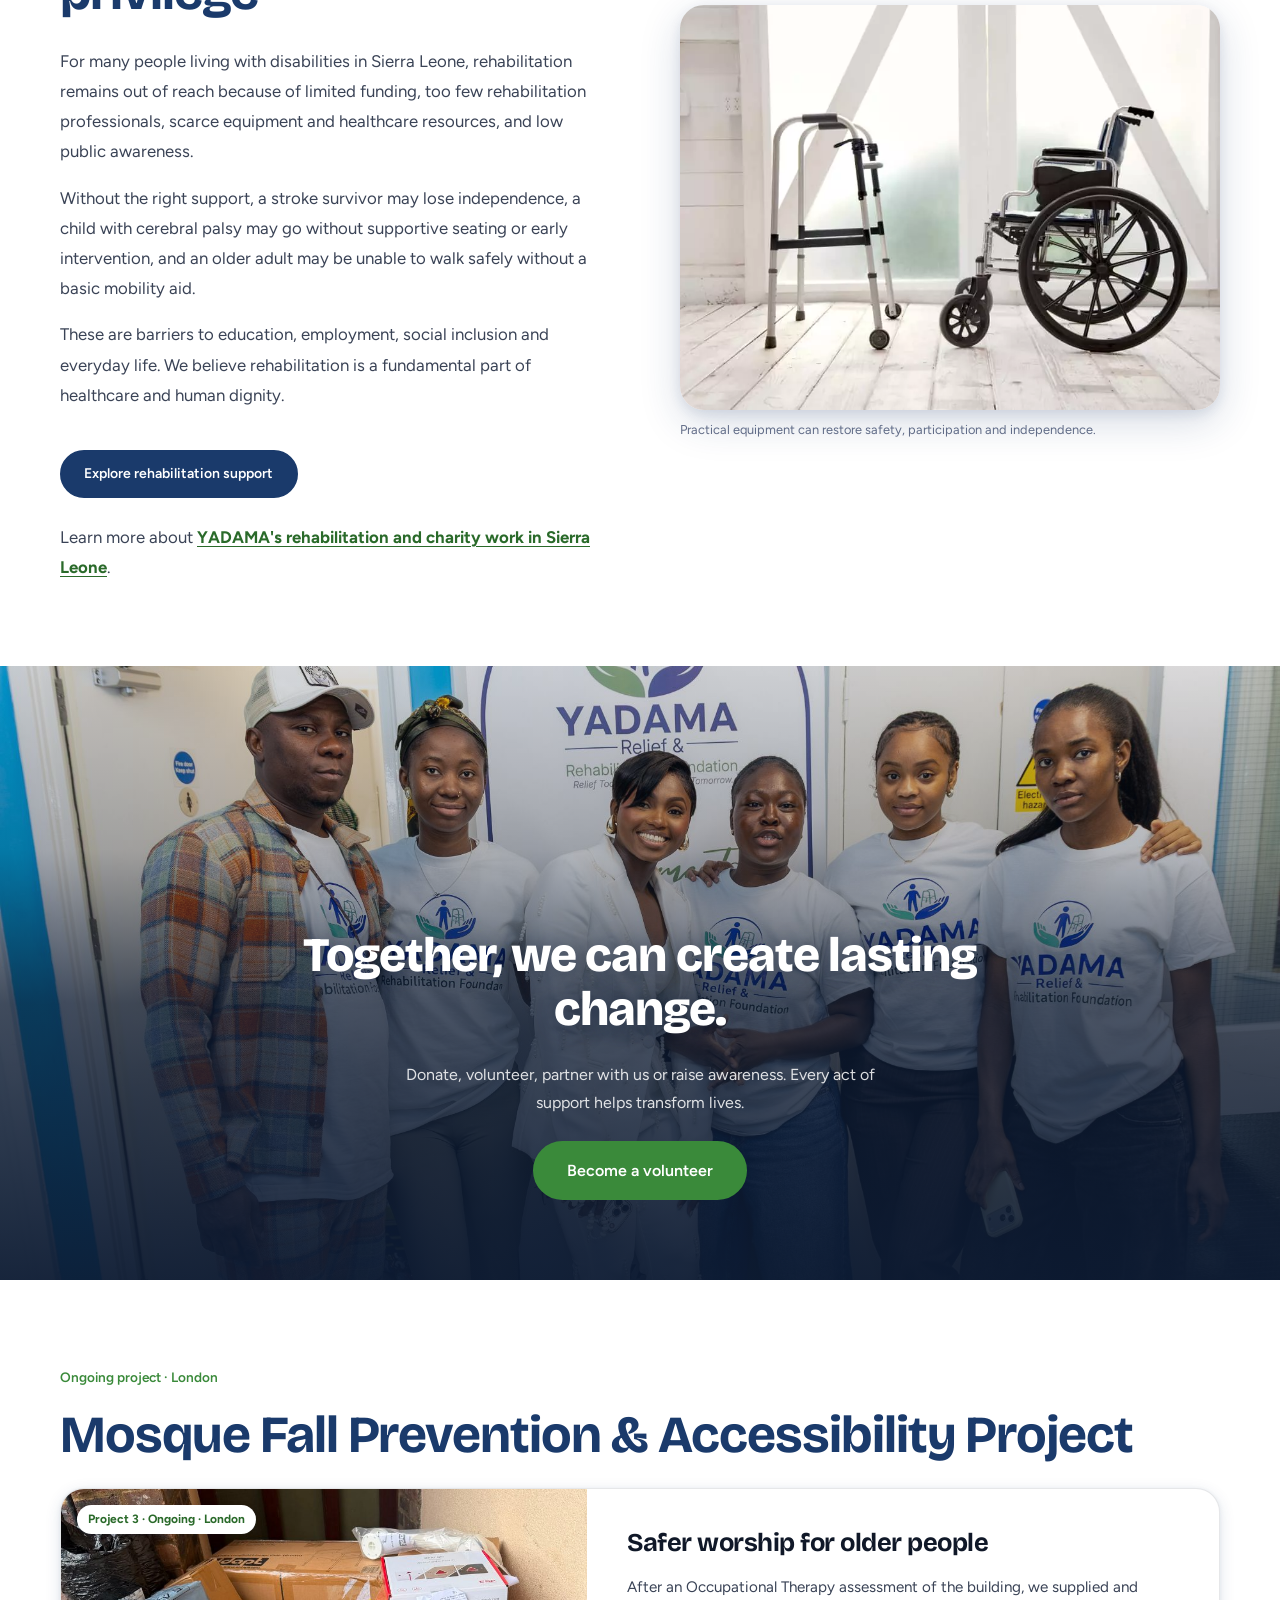
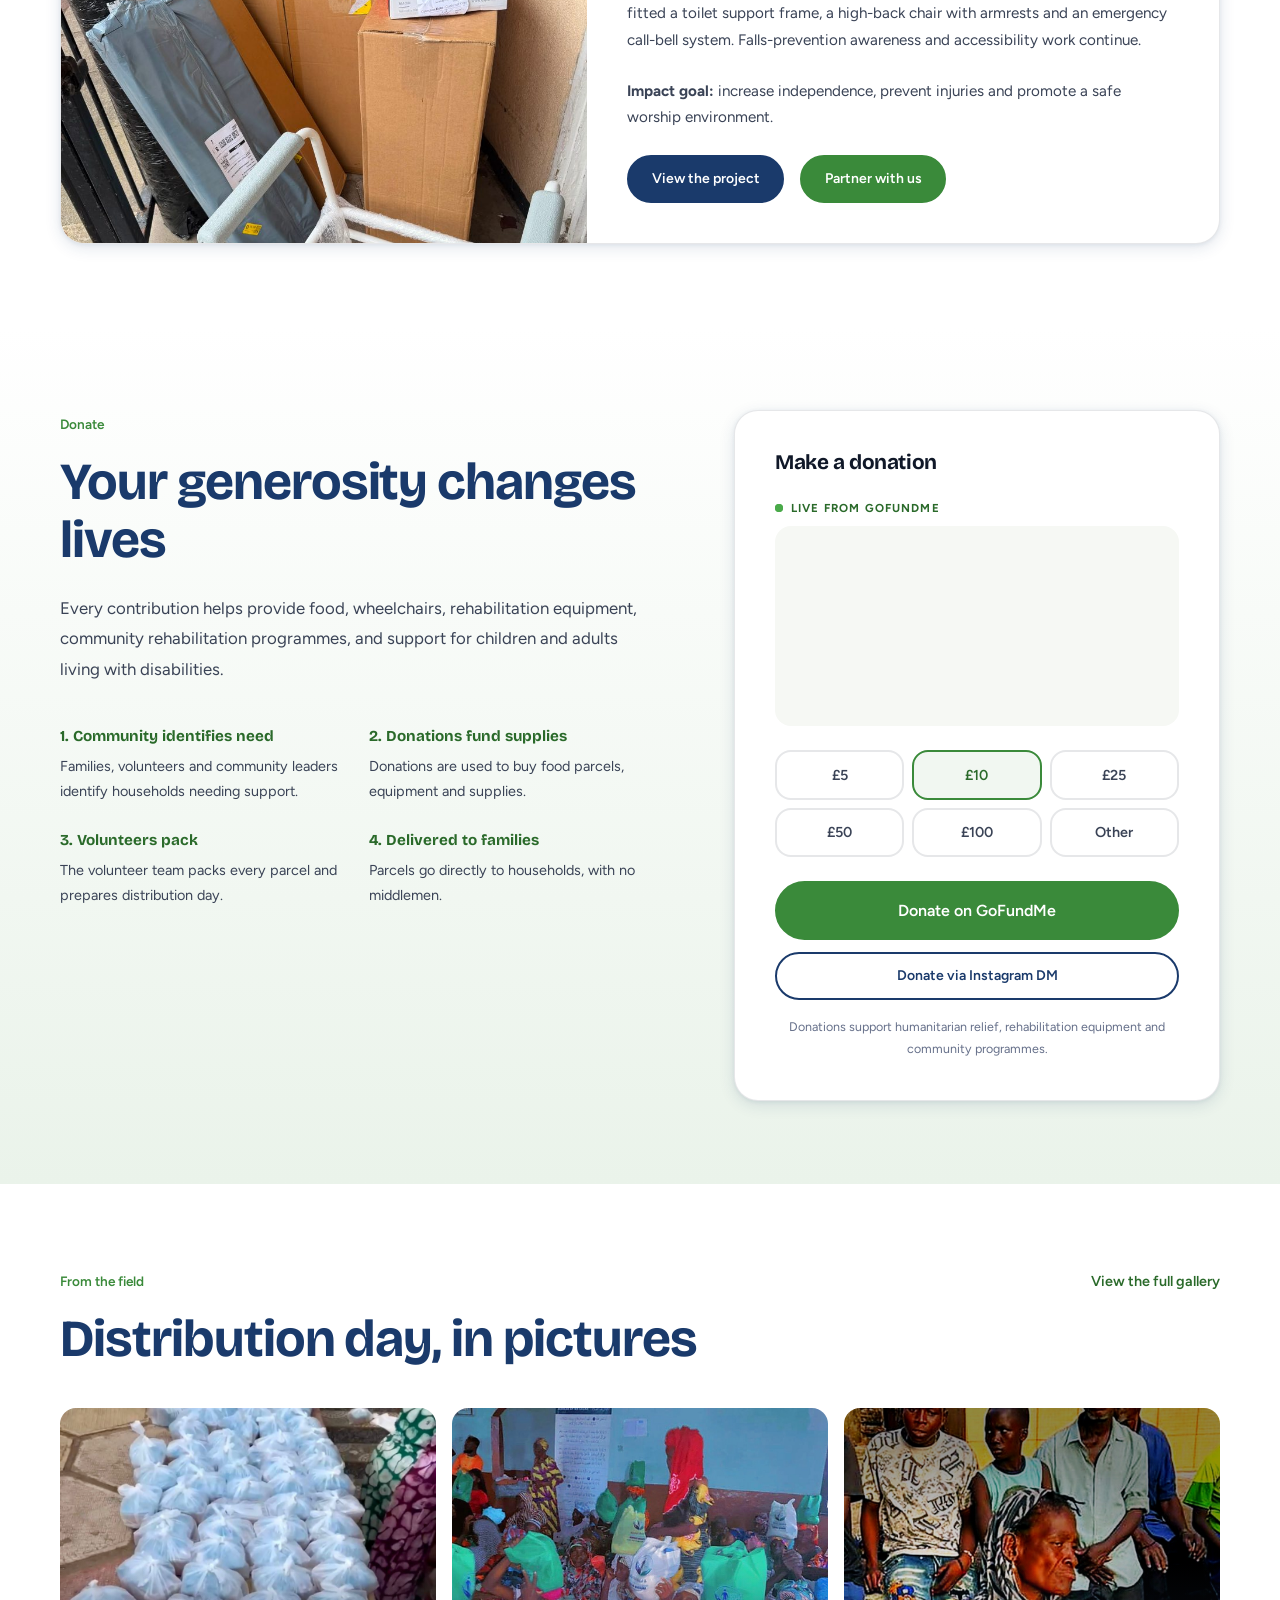
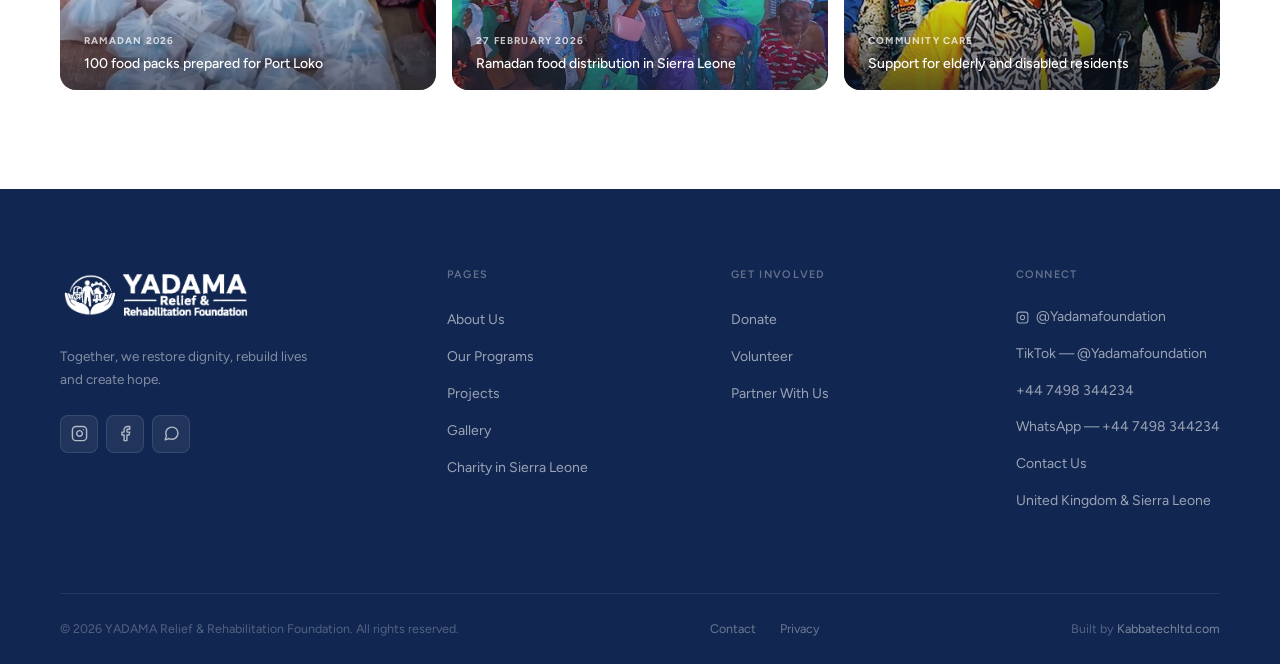
==== commit 192fe598: "Add a live GoFundMe tally between the donate strip and impact numbers A Vercel function (api/gofundm" ====
--- a/index.html
+++ b/index.html
@@ -241,6 +241,50 @@
     }
     .channels__item:hover { color: var(--green-dark); }
 
+    /* LIVE GOFUNDME TALLY — figures come from /api/gofundme (Vercel
+       function); the numbers in the markup are the fallback */
+    .gfm-tally { background: var(--white); padding-block: var(--space-lg); }
+    .gfm-tally__card {
+      display: grid; grid-template-columns: auto minmax(0, 1fr) auto;
+      align-items: center; gap: var(--space-lg);
+      padding: var(--space-md) var(--space-lg);
+      border: 1px solid var(--border); border-radius: var(--radius-lg);
+      background: var(--cream);
+      box-shadow: var(--shadow-sm);
+    }
+    .gfm-tally__label {
+      display: flex; align-items: center; gap: 0.5rem;
+      font-size: 0.72rem; font-weight: 700; letter-spacing: 0.1em; text-transform: uppercase;
+      color: var(--green-dark); margin-bottom: 0.35rem;
+    }
+    .gfm-tally__amount {
+      font-family: var(--font-display);
+      font-size: clamp(2.2rem, 4vw, 3.2rem);
+      font-weight: 800; line-height: 1; letter-spacing: -0.03em;
+      color: var(--blue);
+    }
+    .gfm-tally__goal { color: var(--text-mid); font-size: 0.9rem; margin-top: 0.35rem; }
+    .gfm-tally__track {
+      position: relative; height: 12px; overflow: hidden;
+      border-radius: var(--radius-full); background: var(--cream-dark);
+      box-shadow: inset 0 1px 2px rgba(16,24,40,0.08);
+    }
+    .gfm-tally__fill {
+      position: absolute; inset: 0; border-radius: inherit;
+      background: linear-gradient(90deg, var(--green-light), var(--green));
+      transform: scaleX(0); transform-origin: left center;
+      transition: transform 1.4s cubic-bezier(0.4, 0, 0.2, 1);
+    }
+    .gfm-tally__meta {
+      display: flex; justify-content: space-between; gap: var(--space-sm);
+      margin-top: 0.6rem; font-size: 0.85rem; color: var(--text-mid);
+    }
+    .gfm-tally__meta strong { color: var(--text); }
+    @media (max-width: 820px) {
+      .gfm-tally__card { grid-template-columns: 1fr; gap: var(--space-md); padding: var(--space-md); }
+      .gfm-tally__card .btn { justify-self: start; }
+    }
+
     /* IMPACT NUMBERS — cream, so it separates the white collage above
        from the navy launch block below instead of merging into it */
     .impact { background: var(--cream); padding-block: var(--space-xl); border-block: 1px solid var(--border); }
@@ -767,6 +811,28 @@
     <a href="https://www.instagram.com/Yadamafoundation" class="channels__item" target="_blank" rel="noopener noreferrer">Instagram &mdash; @Yadamafoundation</a>
   </div>
 </div>
+
+<section class="gfm-tally" aria-labelledby="gfm-tally-heading">
+  <div class="container">
+    <div class="gfm-tally__card reveal" data-gfm-tally>
+      <div>
+        <h2 class="gfm-tally__label" id="gfm-tally-heading"><span class="gfm-live__dot" aria-hidden="true"></span>Live on GoFundMe</h2>
+        <p class="gfm-tally__amount" data-gfm="raised">&pound;1,813</p>
+        <p class="gfm-tally__goal">raised of <span data-gfm="goal">&pound;2,600</span> goal</p>
+      </div>
+      <div>
+        <div class="gfm-tally__track" role="progressbar" aria-label="Progress towards the GoFundMe goal" aria-valuemin="0" aria-valuemax="100" aria-valuenow="70" data-gfm="bar">
+          <span class="gfm-tally__fill" style="--gfm-pct: 0.7"></span>
+        </div>
+        <div class="gfm-tally__meta">
+          <span><strong data-gfm="percent">70%</strong> of our goal</span>
+          <span><strong data-gfm="donations">19</strong> donations</span>
+        </div>
+      </div>
+      <a href="https://gofund.me/e057f15ad" class="btn btn--green btn--lg" target="_blank" rel="noopener noreferrer">Donate now</a>
+    </div>
+  </div>
+</section>
 
 <section class="impact" id="impact" aria-labelledby="impact-heading">
   <div class="container">
@@ -1095,6 +1161,37 @@
 </footer>
 
 <script src="js/main.js"></script>
+<script>
+  // Live GoFundMe tally
+  (() => {
+    const tally = document.querySelector('[data-gfm-tally]');
+    if (!tally) return;
+    const el = key => tally.querySelector(`[data-gfm="${key}"]`);
+    const fill = tally.querySelector('.gfm-tally__fill');
+    const render = ({ raised, goal, currency, donations }) => {
+      const money = new Intl.NumberFormat('en-GB', { style: 'currency', currency: currency || 'GBP', maximumFractionDigits: 0 });
+      const pct = goal > 0 ? Math.min(raised / goal, 1) : 0;
+      el('raised').textContent = money.format(raised);
+      el('goal').textContent = money.format(goal);
+      el('donations').textContent = donations.toLocaleString('en-GB');
+      el('percent').textContent = Math.round(pct * 100) + '%';
+      el('bar').setAttribute('aria-valuenow', String(Math.round(pct * 100)));
+      fill.style.setProperty('--gfm-pct', pct);
+    };
+    const load = () => fetch('/api/gofundme', { cache: 'no-store' })
+      .then(res => res.ok ? res.json() : Promise.reject(res.status))
+      .then(render)
+      .catch(() => {}); // keep the figures already on the page
+    // Grow the bar once it scrolls into view
+    new IntersectionObserver((entries, obs) => {
+      if (!entries[0].isIntersecting) return;
+      fill.style.transform = 'scaleX(var(--gfm-pct))';
+      obs.disconnect();
+    }, { threshold: 0.4 }).observe(tally);
+    load();
+    setInterval(() => { if (!document.hidden) load(); }, 5 * 60 * 1000);
+  })();
+</script>
 <script defer src="https://www.gofundme.com/static/js/embed.js"></script>
 <script>
   // Launch slideshow: crossfades while on screen; the visitor can pause it,
